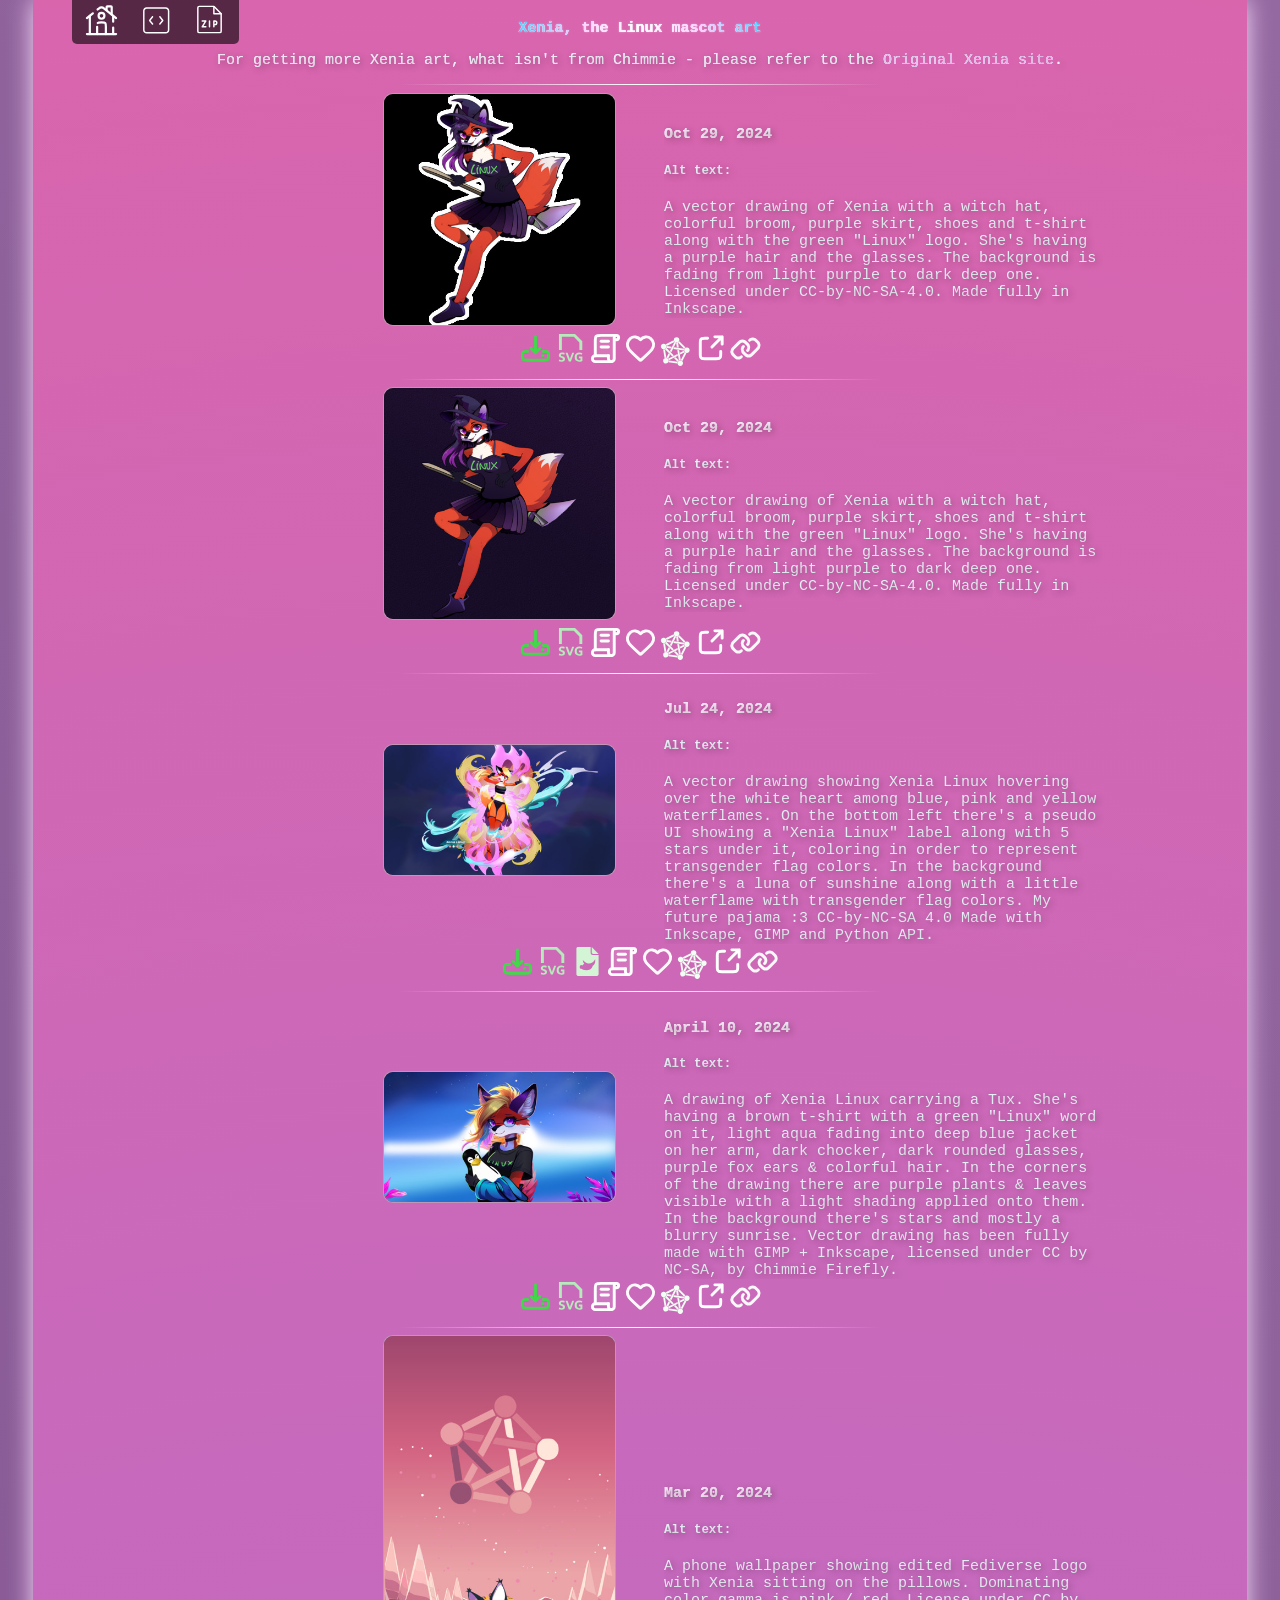
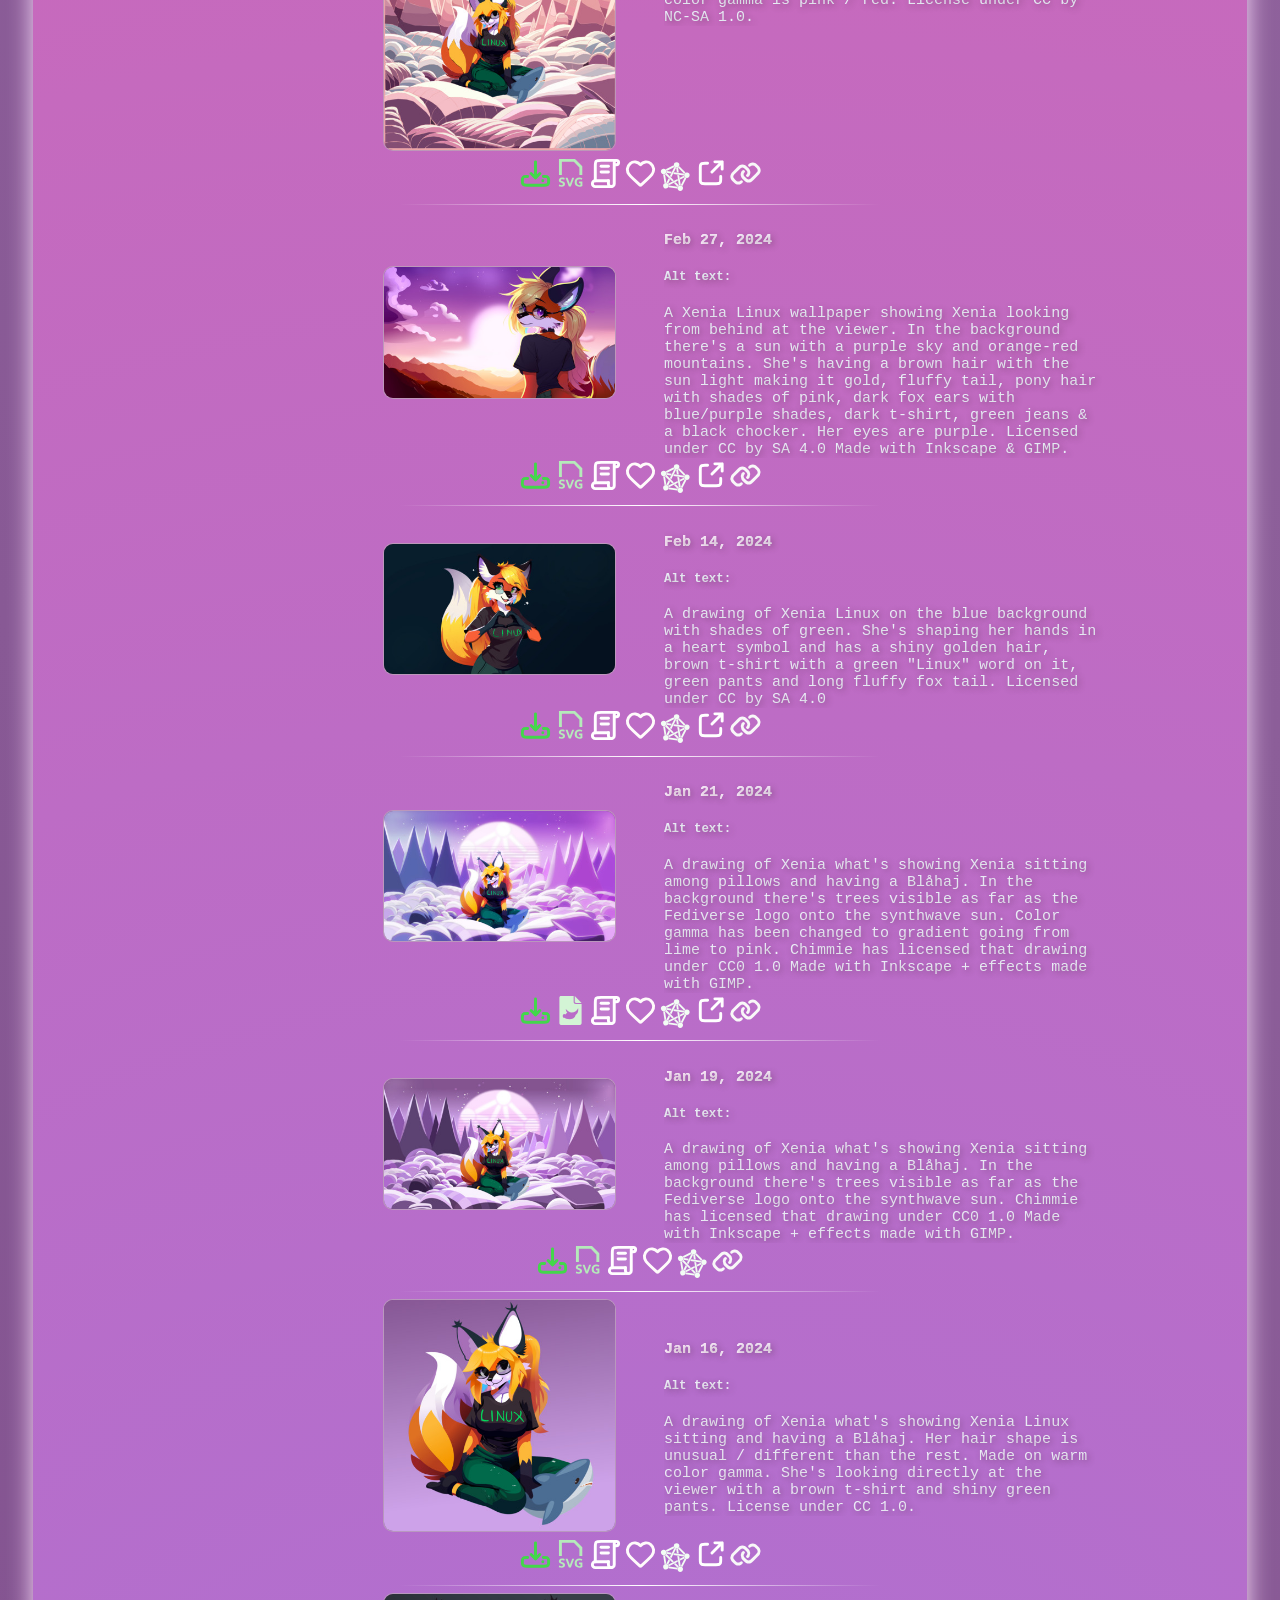
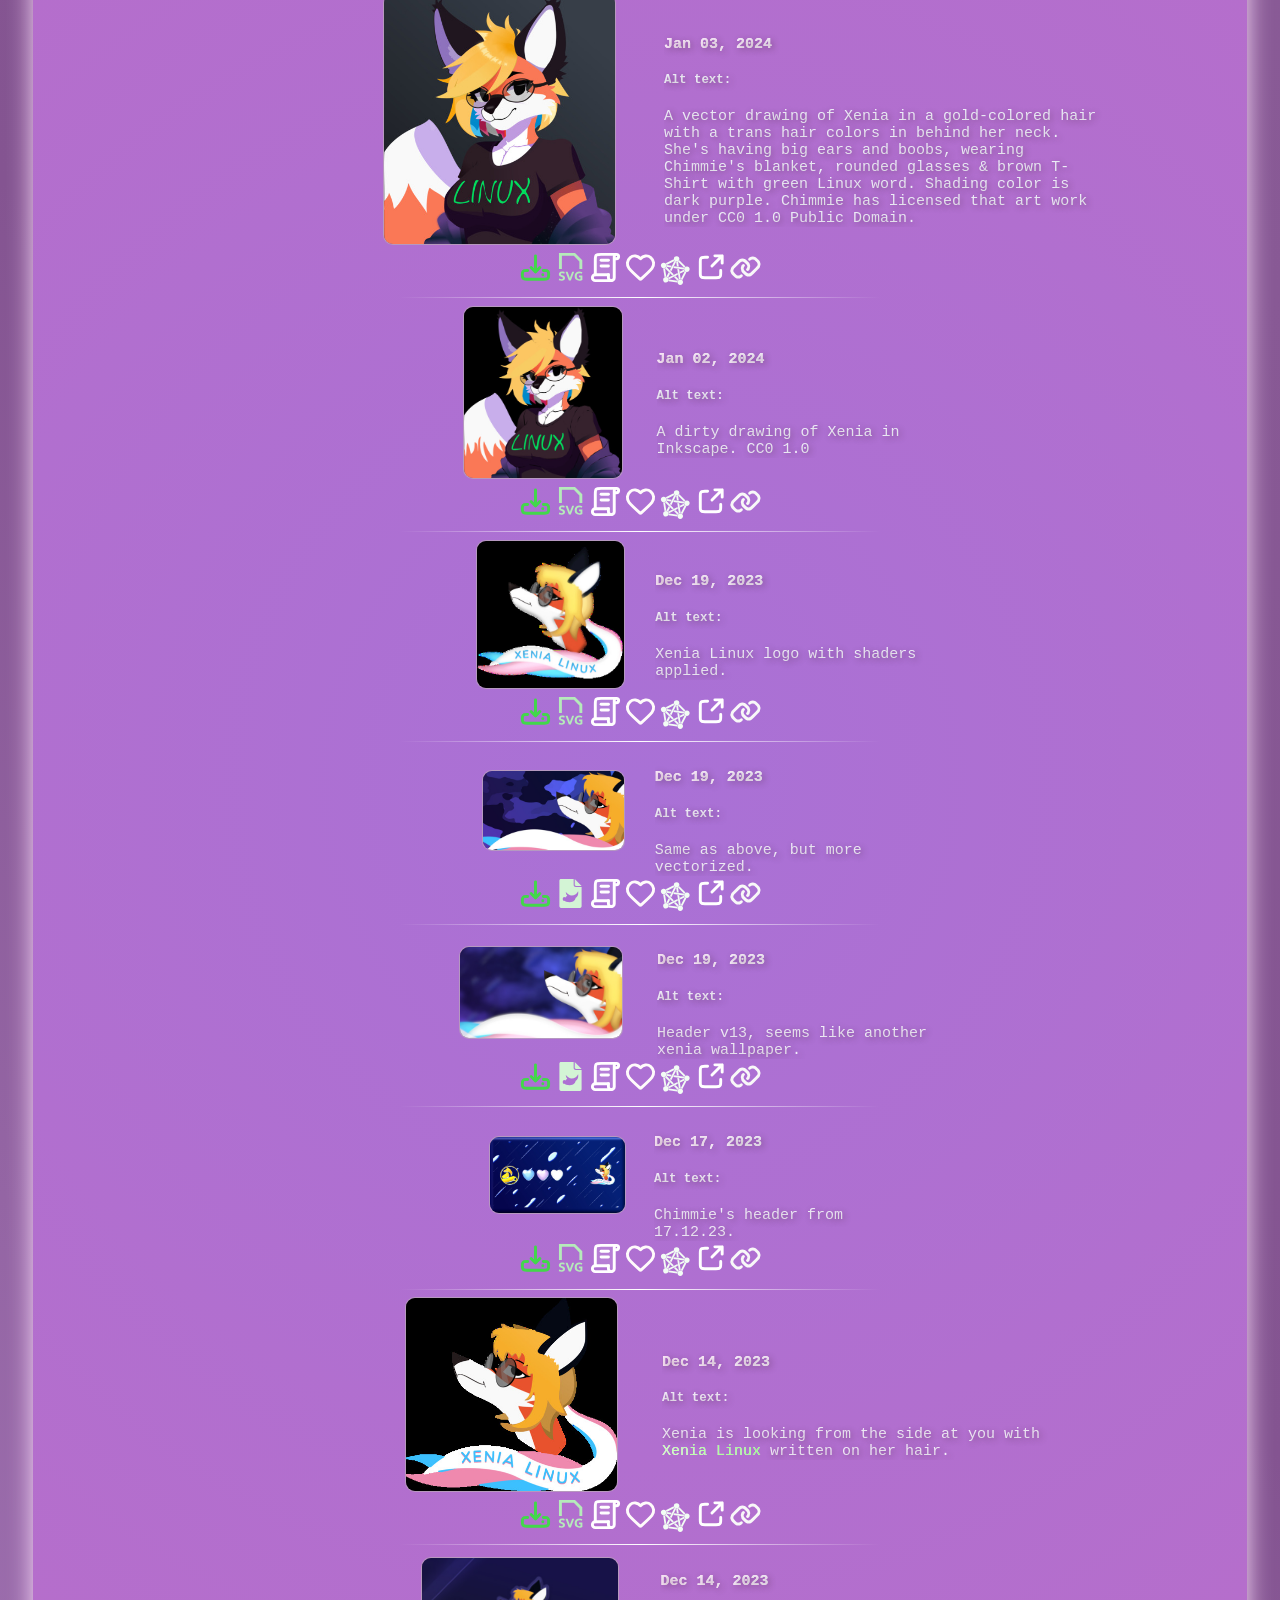
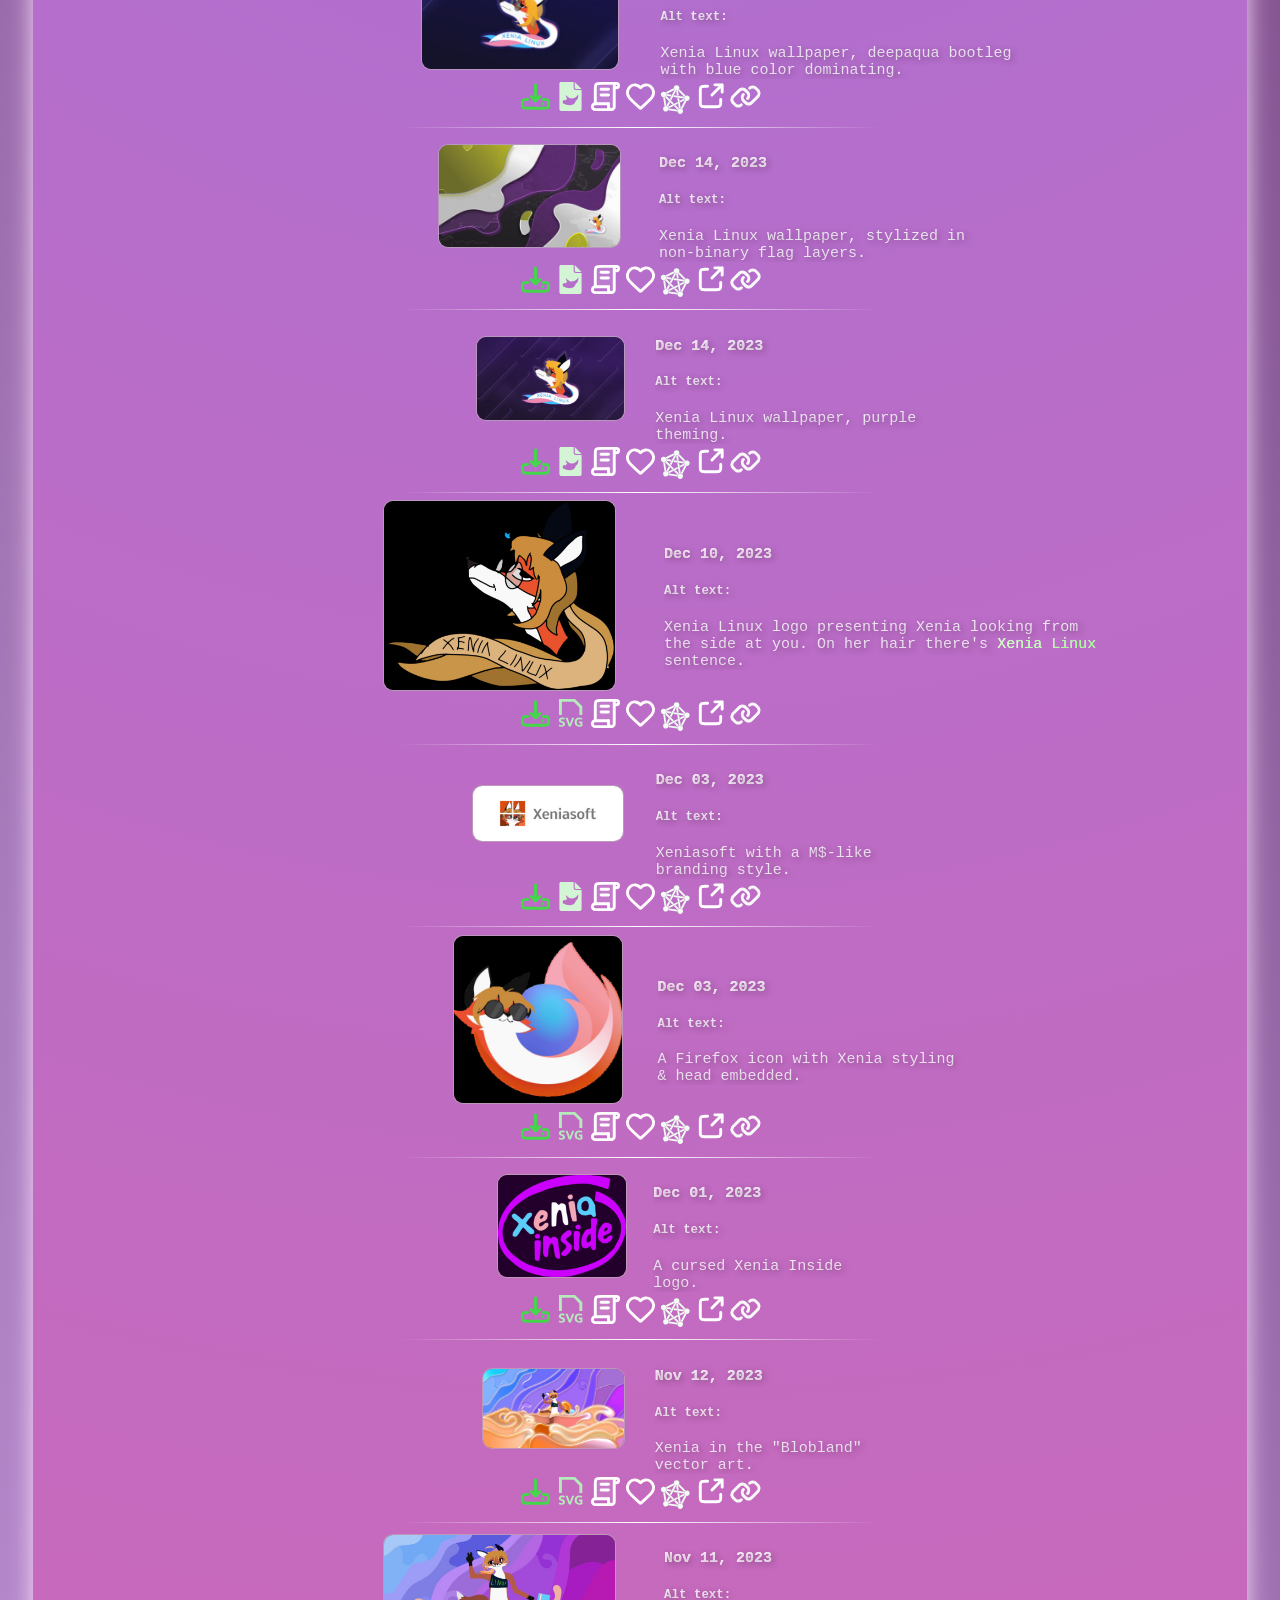
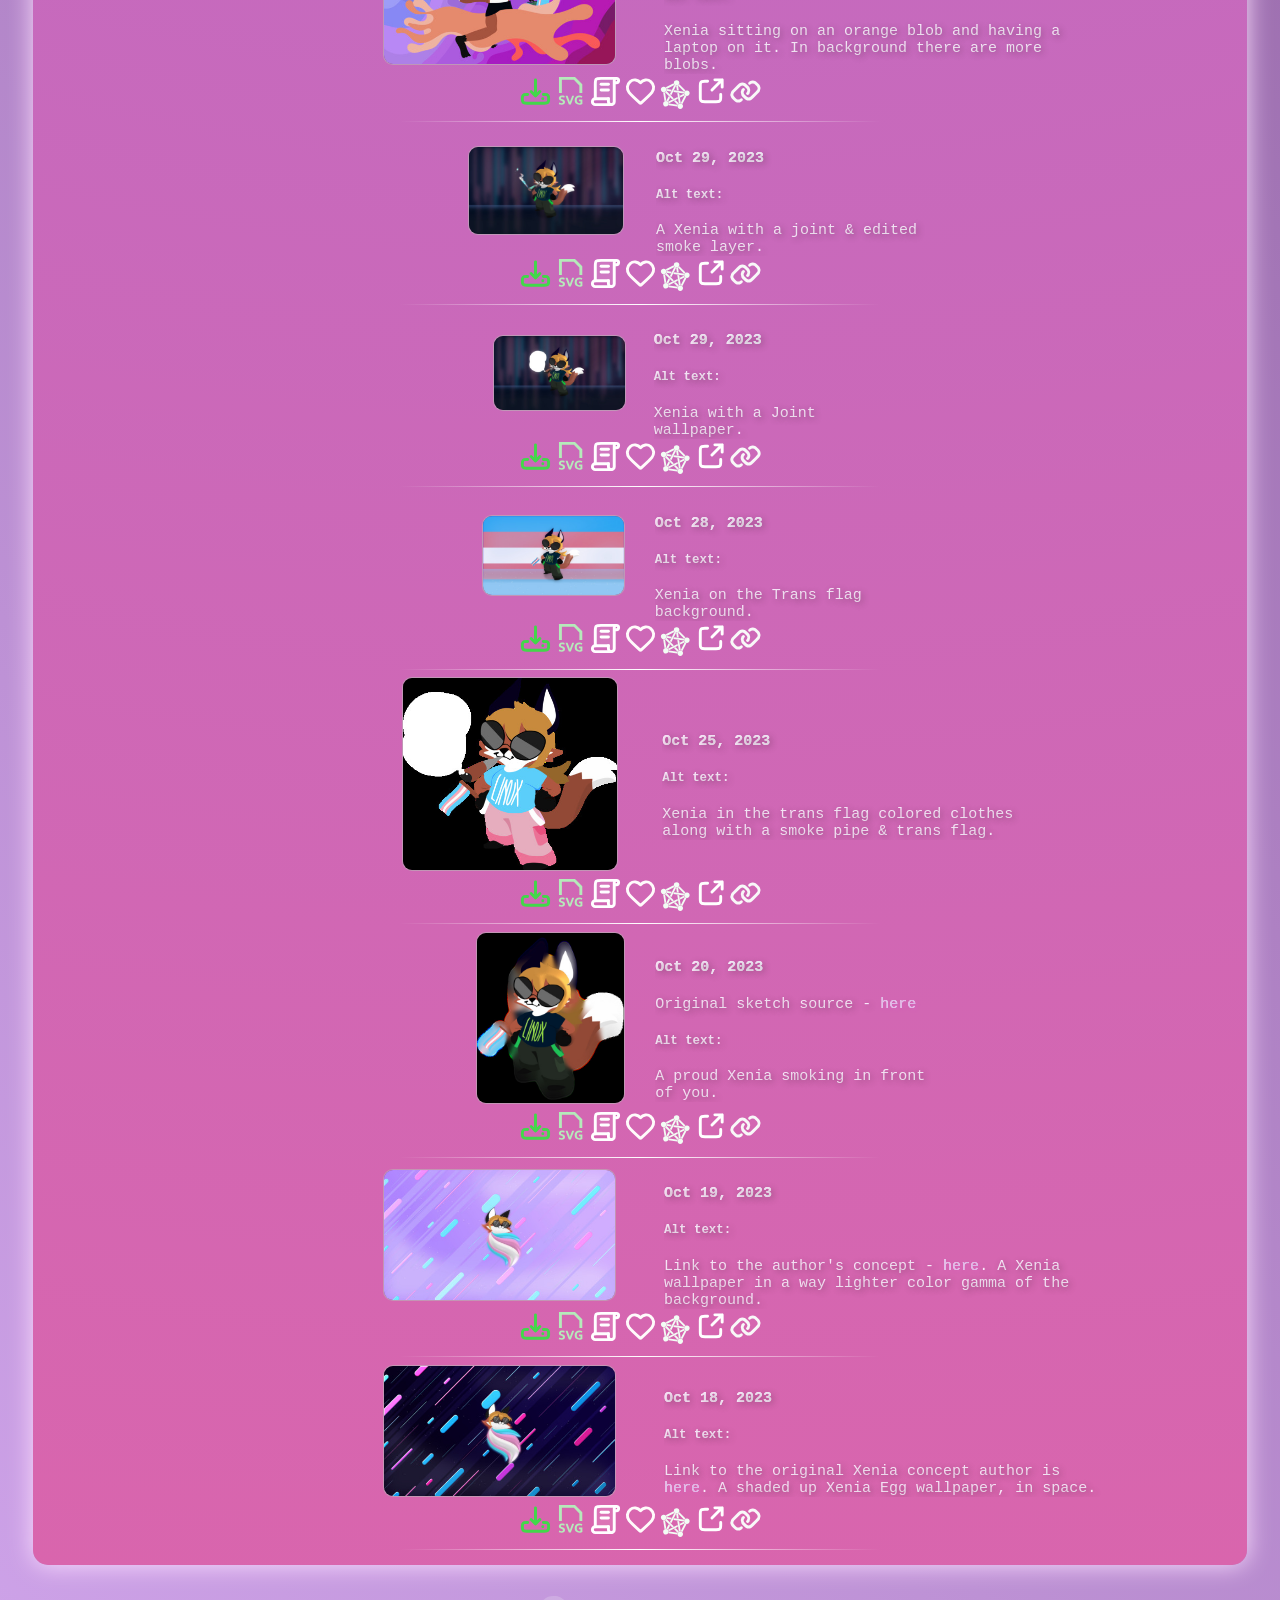
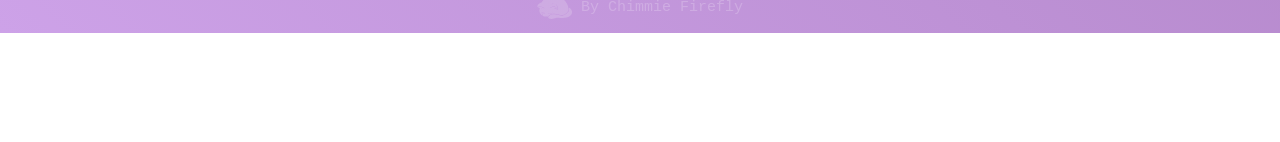
==== index.html @ a4a19b84 "pages synchronization at 2024-12-23" ====
<!DOCTYPE html>
<html lang="en-US">
<head>
	<title>Xenia The Linux Mascot</title>
	<meta name="icon" content="res/img/icon.svg" />
	<meta charset="UTF-8"/>
	<meta name="viewport" content="width=device-width,height=device-height,initial-scale=1.0"/>
	<meta http-equiv="X-UA-Compatible" content="IE=edge" />
	<meta name="generator" content="Akini Embeded" />
	<meta property="og:title" content="Xenia The Linux Mascot" />
	<meta name="author" content="Chimmie Firefly" />
	<meta property="og:locale" content="en" />
	<meta name="description" content="Website for Chimmie's Xenia art." />
	<meta property="og:description" content="Website for Chimmie's Xenia art." />
	<link rel="canonical" href="https://xenia.chimmie.k.vu/" />
	<meta property="og:url" content="https://xenia.chimmie.k.vu/" />
	<meta property="og:site_name" content="Xenia The Linux Mascot" />
	<meta name="twitter:card" content="summary" />
	<meta property="twitter:title" content="Xenia The Linux Mascot" />
	<meta property="og:image" content="res/img/icon.png" />

	<link rel="stylesheet" href="res/css/style.css"/>
	<link rel="stylesheet" href="res/css/viewport.css"/>
	<link rel="stylesheet" href="res/css/credits.css"/>
	<link rel="stylesheet" href="res/css/lgbt.css"/>
	<link rel="stylesheet" href="res/css/source.css"/>
	<link rel="icon" href="res/img/icon.svg" />
</head>
<body>
<div class="source">
	<a href="https://chimmie.k.vu"><img alt=":home:" src="res/img/home.svg" height="35"/></a>
	<a href="https://codeberg.org/GamePlayer-8/xenia"><img alt=":source_code:" src="res/img/source.svg" height="35"/></a>
	<a href="https://codeberg.org/GamePlayer-8/xenia/archive/pages.zip"><img alt=":pages_zip:" src="res/img/zip.svg" height="35"/></a>
</div>
<a hidden="true" rel="me" href="https://catcatnya.com/@gameplayervent">Mastodon</a>
<a hidden="true" rel="me" href="https://mrrp.chimmie.k.vu/@gameplayer">Mrrp instance</a>
<div class="maindiv">
<div class="main">

<p align="center"><b class="trans-text-vertical">Xenia, the Linux mascot art</b></p>

<p align="center">
	For getting more Xenia art, what isn't from Chimmie - please refer to the <a href="http://xenia-linux-site.glitch.me">Original Xenia site</a>.

</p>

<hr/>

<div class="files">
<div class="filedoc" id="xenia_halloween_sticker">
<div class="image">
	<div class="description">
		<div class="descimg">
		<img src="art/bin/xenia_halloween_sticker.minimal.jpg" alt=":xenia_halloween_sticker:" height="120"/>
		</div>
		<div class="desc">
			<div class="md">

<h4 id="Oct 29, 2024">Oct 29, 2024</h4>


<h5 id="Alt text:">Alt text:</h5>

A vector drawing of Xenia with a witch hat, colorful broom, 
purple skirt, shoes and t-shirt along with the green "Linux" logo. 
She's having a purple hair and the glasses. 
The background is fading from light purple to dark deep one.

Licensed under CC-by-NC-SA-4.0.
Made fully in Inkscape.

				
			</div>
		</div>
	</div>
</div>
<div class="buttons">
<a href="art/bin/xenia_halloween_sticker.png"><img width="35" height="35" src="res/img/download.svg" alt=":download:"/></a>
<a href="art/bin/../svg/xenia_halloween_sticker.svg"><img src="res/img/svg.svg" alt=":svg_download:" width="35" height="35"/></a>
<a href="art/bin/../license/xenia_halloween_sticker.txt"><img src="res/img/license.svg" alt=":license:" width="35" height="35"/></a>
<a href="https://liberapay.com/chimmie"><img src="res/img/heart.svg" alt=":heart:" width="35" height="35"/></a>
<a href="https://mrrp.chimmie.k.vu/@gameplayer"><img src="res/img/fediverse.svg" alt=":fediverse:" width="35" height="35"/></a>
<a href="https://fearness.org/notes/9zxu4unnczzo02nz"><img src="res/img/external.svg" alt=":external:" width="35" height="35"/></a>
<a href="#xenia_halloween_sticker"><img src="res/img/link.svg" alt=":symlink:" width="35" height="35"/></a>
</div></div><hr/>
<div class="filedoc" id="xenia_halloween_origin">
<div class="image">
	<div class="description">
		<div class="descimg">
		<img src="art/bin/xenia_halloween_origin.minimal.jpg" alt=":xenia_halloween_origin:" height="120"/>
		</div>
		<div class="desc">
			<div class="md">

<h4 id="Oct 29, 2024">Oct 29, 2024</h4>


<h5 id="Alt text:">Alt text:</h5>

A vector drawing of Xenia with a witch hat, colorful broom, 
purple skirt, shoes and t-shirt along with the green "Linux" logo. 
She's having a purple hair and the glasses. 
The background is fading from light purple to dark deep one.

Licensed under CC-by-NC-SA-4.0.
Made fully in Inkscape.

				
			</div>
		</div>
	</div>
</div>
<div class="buttons">
<a href="art/bin/xenia_halloween_origin.png"><img width="35" height="35" src="res/img/download.svg" alt=":download:"/></a>
<a href="art/bin/../svg/xenia_halloween_origin.svg"><img src="res/img/svg.svg" alt=":svg_download:" width="35" height="35"/></a>
<a href="art/bin/../license/xenia_halloween_origin.txt"><img src="res/img/license.svg" alt=":license:" width="35" height="35"/></a>
<a href="https://liberapay.com/chimmie"><img src="res/img/heart.svg" alt=":heart:" width="35" height="35"/></a>
<a href="https://mrrp.chimmie.k.vu/@gameplayer"><img src="res/img/fediverse.svg" alt=":fediverse:" width="35" height="35"/></a>
<a href="https://fearness.org/notes/9zxu4unnczzo02nz"><img src="res/img/external.svg" alt=":external:" width="35" height="35"/></a>
<a href="#xenia_halloween_origin"><img src="res/img/link.svg" alt=":symlink:" width="35" height="35"/></a>
</div></div><hr/>
<div class="filedoc" id="xenia-waterflame">
<div class="image">
	<div class="description">
		<div class="descimg">
		<img src="art/bin/xenia-waterflame.minimal.jpg" alt=":xenia-waterflame:" height="120"/>
		</div>
		<div class="desc">
			<div class="md">

<h4 id="Jul 24, 2024">Jul 24, 2024</h4>


<h5 id="Alt text:">Alt text:</h5>

A vector drawing showing Xenia Linux hovering over the white heart among blue, pink and yellow waterflames.

On the bottom left there's a pseudo UI showing a "Xenia Linux" label along with 5 stars under it, coloring in order to represent transgender flag colors.

In the background there's a luna of sunshine along with a little waterflame with transgender flag colors.

My future pajama :3

CC-by-NC-SA 4.0
Made with Inkscape, GIMP and Python API.

				
			</div>
		</div>
	</div>
</div>
<div class="buttons">
<a href="art/bin/xenia-waterflame.png"><img width="35" height="35" src="res/img/download.svg" alt=":download:"/></a>
<a href="art/bin/../svg/xenia-waterflame.svg"><img src="res/img/svg.svg" alt=":svg_download:" width="35" height="35"/></a>
<a href="art/bin/../gimp/xenia-waterflame.xcf"><img src="res/img/gimp.svg" alt=":xcf_download:" width="35" height="35"/></a>
<a href="art/bin/../license/xenia-waterflame.txt"><img src="res/img/license.svg" alt=":license:" width="35" height="35"/></a>
<a href="https://liberapay.com/chimmie"><img src="res/img/heart.svg" alt=":heart:" width="35" height="35"/></a>
<a href="https://mrrp.chimmie.k.vu/@gameplayer"><img src="res/img/fediverse.svg" alt=":fediverse:" width="35" height="35"/></a>
<a href="https://mrrp.chimmie.k.vu/notes/9w3oqr159asa009r"><img src="res/img/external.svg" alt=":external:" width="35" height="35"/></a>
<a href="#xenia-waterflame"><img src="res/img/link.svg" alt=":symlink:" width="35" height="35"/></a>
</div></div><hr/>
<div class="filedoc" id="xenia_levitate3">
<div class="image">
	<div class="description">
		<div class="descimg">
		<img src="art/bin/xenia_levitate3.minimal.jpg" alt=":xenia_levitate3:" height="120"/>
		</div>
		<div class="desc">
			<div class="md">

<h4 id="April 10, 2024">April 10, 2024</h4>


<h5 id="Alt text:">Alt text:</h5>

A drawing of Xenia Linux carrying a Tux. She's having a brown t-shirt with a green "Linux" word on it, light aqua fading into deep blue jacket on her arm, dark chocker, dark rounded glasses, purple fox ears & colorful hair.

In the corners of the drawing there are purple plants & leaves visible with a light shading applied onto them.

In the background there's stars and mostly a blurry sunrise.

Vector drawing has been fully made with GIMP + Inkscape, licensed under CC by NC-SA, by Chimmie Firefly.

				
			</div>
		</div>
	</div>
</div>
<div class="buttons">
<a href="art/bin/xenia_levitate3.png"><img width="35" height="35" src="res/img/download.svg" alt=":download:"/></a>
<a href="art/bin/../svg/xenia_levitate3.svg"><img src="res/img/svg.svg" alt=":svg_download:" width="35" height="35"/></a>
<a href="art/bin/../license/xenia_levitate3.txt"><img src="res/img/license.svg" alt=":license:" width="35" height="35"/></a>
<a href="https://liberapay.com/chimmie"><img src="res/img/heart.svg" alt=":heart:" width="35" height="35"/></a>
<a href="https://mrrp.chimmie.k.vu/@gameplayer"><img src="res/img/fediverse.svg" alt=":fediverse:" width="35" height="35"/></a>
<a href="https://mrrp.chimmie.k.vu/notes/9rwzzb7wplhy00ib"><img src="res/img/external.svg" alt=":external:" width="35" height="35"/></a>
<a href="#xenia_levitate3"><img src="res/img/link.svg" alt=":symlink:" width="35" height="35"/></a>
</div></div><hr/>
<div class="filedoc" id="xenia_drawing7">
<div class="image">
	<div class="description">
		<div class="descimg">
		<img src="art/bin/xenia_drawing7.minimal.jpg" alt=":xenia_drawing7:" height="120"/>
		</div>
		<div class="desc">
			<div class="md">

<h4 id="Mar 20, 2024">Mar 20, 2024</h4>


<h5 id="Alt text:">Alt text:</h5>

A phone wallpaper showing edited Fediverse logo with Xenia sitting on the pillows. Dominating color gamma is pink / red.

License under CC by NC-SA 1.0.

				
			</div>
		</div>
	</div>
</div>
<div class="buttons">
<a href="art/bin/xenia_drawing7.png"><img width="35" height="35" src="res/img/download.svg" alt=":download:"/></a>
<a href="art/bin/../svg/xenia_drawing7.svg"><img src="res/img/svg.svg" alt=":svg_download:" width="35" height="35"/></a>
<a href="art/bin/../license/xenia_drawing7.txt"><img src="res/img/license.svg" alt=":license:" width="35" height="35"/></a>
<a href="https://liberapay.com/chimmie"><img src="res/img/heart.svg" alt=":heart:" width="35" height="35"/></a>
<a href="https://catcatnya.com/@gameplayervent"><img src="res/img/fediverse.svg" alt=":fediverse:" width="35" height="35"/></a>
<a href="https://catcatnya.com/@gameplayervent/112127461461839948"><img src="res/img/external.svg" alt=":external:" width="35" height="35"/></a>
<a href="#xenia_drawing7"><img src="res/img/link.svg" alt=":symlink:" width="35" height="35"/></a>
</div></div><hr/>
<div class="filedoc" id="xenia_skylar4">
<div class="image">
	<div class="description">
		<div class="descimg">
		<img src="art/bin/xenia_skylar4.minimal.jpg" alt=":xenia_skylar4:" height="120"/>
		</div>
		<div class="desc">
			<div class="md">

<h4 id="Feb 27, 2024">Feb 27, 2024</h4>


<h5 id="Alt text:">Alt text:</h5>

A Xenia Linux wallpaper showing Xenia looking from behind at the viewer. In the background there's a sun with a purple sky and orange-red mountains. She's having a brown hair with the sun light making it gold, fluffy tail, pony hair with shades of pink, dark fox ears with blue/purple shades, dark t-shirt, green jeans & a black chocker. Her eyes are purple.

Licensed under CC by SA 4.0
Made with Inkscape & GIMP.

				
			</div>
		</div>
	</div>
</div>
<div class="buttons">
<a href="art/bin/xenia_skylar4.png"><img width="35" height="35" src="res/img/download.svg" alt=":download:"/></a>
<a href="art/bin/../svg/xenia_skylar4.svg"><img src="res/img/svg.svg" alt=":svg_download:" width="35" height="35"/></a>
<a href="art/bin/../license/xenia_skylar4.txt"><img src="res/img/license.svg" alt=":license:" width="35" height="35"/></a>
<a href="https://liberapay.com/chimmie"><img src="res/img/heart.svg" alt=":heart:" width="35" height="35"/></a>
<a href="https://catcatnya.com/@gameplayervent"><img src="res/img/fediverse.svg" alt=":fediverse:" width="35" height="35"/></a>
<a href="https://catcatnya.com/@gameplayervent/112002632568374927"><img src="res/img/external.svg" alt=":external:" width="35" height="35"/></a>
<a href="#xenia_skylar4"><img src="res/img/link.svg" alt=":symlink:" width="35" height="35"/></a>
</div></div><hr/>
<div class="filedoc" id="xenia_thank_you">
<div class="image">
	<div class="description">
		<div class="descimg">
		<img src="art/bin/xenia_thank_you.minimal.jpg" alt=":xenia_thank_you:" height="120"/>
		</div>
		<div class="desc">
			<div class="md">

<h4 id="Feb 14, 2024">Feb 14, 2024</h4>


<h5 id="Alt text:">Alt text:</h5>

A drawing of Xenia Linux on the blue background with shades of green. She's shaping her hands in a heart symbol and has a shiny golden hair, brown t-shirt with a green "Linux" word on it, green pants and long fluffy fox tail.

Licensed under CC by SA 4.0

				
			</div>
		</div>
	</div>
</div>
<div class="buttons">
<a href="art/bin/xenia_thank_you.png"><img width="35" height="35" src="res/img/download.svg" alt=":download:"/></a>
<a href="art/bin/../svg/xenia_thank_you.svg"><img src="res/img/svg.svg" alt=":svg_download:" width="35" height="35"/></a>
<a href="art/bin/../license/xenia_thank_you.txt"><img src="res/img/license.svg" alt=":license:" width="35" height="35"/></a>
<a href="https://liberapay.com/chimmie"><img src="res/img/heart.svg" alt=":heart:" width="35" height="35"/></a>
<a href="https://catcatnya.com/@gameplayervent"><img src="res/img/fediverse.svg" alt=":fediverse:" width="35" height="35"/></a>
<a href="https://catcatnya.com/@gameplayervent/111928896068686879"><img src="res/img/external.svg" alt=":external:" width="35" height="35"/></a>
<a href="#xenia_thank_you"><img src="res/img/link.svg" alt=":symlink:" width="35" height="35"/></a>
</div></div><hr/>
<div class="filedoc" id="xenia_drawing5-1">
<div class="image">
	<div class="description">
		<div class="descimg">
		<img src="art/bin/xenia_drawing5-1.minimal.jpg" alt=":xenia_drawing5-1:" height="120"/>
		</div>
		<div class="desc">
			<div class="md">

<h4 id="Jan 21, 2024">Jan 21, 2024</h4>


<h5 id="Alt text:">Alt text:</h5>

A drawing of Xenia what's showing Xenia sitting among pillows and having a Blåhaj. In the background there's trees visible as far as the Fediverse logo onto the synthwave sun.

Color gamma has been changed to gradient going from lime to pink.

Chimmie has licensed that drawing under CC0 1.0
Made with Inkscape + effects made with GIMP.

				
			</div>
		</div>
	</div>
</div>
<div class="buttons">
<a href="art/bin/xenia_drawing5-1.png"><img width="35" height="35" src="res/img/download.svg" alt=":download:"/></a>
<a href="art/bin/../gimp/xenia_drawing5-1.xcf"><img src="res/img/gimp.svg" alt=":xcf_download:" width="35" height="35"/></a>
<a href="art/bin/../license/xenia_drawing5-1.txt"><img src="res/img/license.svg" alt=":license:" width="35" height="35"/></a>
<a href="https://liberapay.com/chimmie"><img src="res/img/heart.svg" alt=":heart:" width="35" height="35"/></a>
<a href="https://catcatnya.com/@gameplayervent"><img src="res/img/fediverse.svg" alt=":fediverse:" width="35" height="35"/></a>
<a href="https://catcatnya.com/@gameplayervent/111792750972386754"><img src="res/img/external.svg" alt=":external:" width="35" height="35"/></a>
<a href="#xenia_drawing5-1"><img src="res/img/link.svg" alt=":symlink:" width="35" height="35"/></a>
</div></div><hr/>
<div class="filedoc" id="xenia_drawing5">
<div class="image">
	<div class="description">
		<div class="descimg">
		<img src="art/bin/xenia_drawing5.minimal.jpg" alt=":xenia_drawing5:" height="120"/>
		</div>
		<div class="desc">
			<div class="md">

<h4 id="Jan 19, 2024">Jan 19, 2024</h4>


<h5 id="Alt text:">Alt text:</h5>

A drawing of Xenia what's showing Xenia sitting among pillows and having a Blåhaj. In the background there's trees visible as far as the Fediverse logo onto the synthwave sun.

Chimmie has licensed that drawing under CC0 1.0
Made with Inkscape + effects made with GIMP.

				
			</div>
		</div>
	</div>
</div>
<div class="buttons">
<a href="art/bin/xenia_drawing5.png"><img width="35" height="35" src="res/img/download.svg" alt=":download:"/></a>
<a href="art/bin/../svg/xenia_drawing5.svg"><img src="res/img/svg.svg" alt=":svg_download:" width="35" height="35"/></a>
<a href="art/bin/../license/xenia_drawing5.txt"><img src="res/img/license.svg" alt=":license:" width="35" height="35"/></a>
<a href="https://liberapay.com/chimmie"><img src="res/img/heart.svg" alt=":heart:" width="35" height="35"/></a>
<a href="https://catcatnya.com/@gameplayervent"><img src="res/img/fediverse.svg" alt=":fediverse:" width="35" height="35"/></a>
<a href="#xenia_drawing5"><img src="res/img/link.svg" alt=":symlink:" width="35" height="35"/></a>
</div></div><hr/>
<div class="filedoc" id="xenia_drawing6">
<div class="image">
	<div class="description">
		<div class="descimg">
		<img src="art/bin/xenia_drawing6.minimal.jpg" alt=":xenia_drawing6:" height="120"/>
		</div>
		<div class="desc">
			<div class="md">

<h4 id="Jan 16, 2024">Jan 16, 2024</h4>


<h5 id="Alt text:">Alt text:</h5>

A drawing of Xenia what's showing Xenia Linux sitting and having a Blåhaj.
Her hair shape is unusual / different than the rest. Made on warm color gamma.

She's looking directly at the viewer with a brown t-shirt and shiny green pants.

License under CC 1.0.

				
			</div>
		</div>
	</div>
</div>
<div class="buttons">
<a href="art/bin/xenia_drawing6.png"><img width="35" height="35" src="res/img/download.svg" alt=":download:"/></a>
<a href="art/bin/../svg/xenia_drawing6.svg"><img src="res/img/svg.svg" alt=":svg_download:" width="35" height="35"/></a>
<a href="art/bin/../license/xenia_drawing6.txt"><img src="res/img/license.svg" alt=":license:" width="35" height="35"/></a>
<a href="https://liberapay.com/chimmie"><img src="res/img/heart.svg" alt=":heart:" width="35" height="35"/></a>
<a href="https://catcatnya.com/@gameplayervent"><img src="res/img/fediverse.svg" alt=":fediverse:" width="35" height="35"/></a>
<a href="https://catcatnya.com/@gameplayervent/111929946075683492"><img src="res/img/external.svg" alt=":external:" width="35" height="35"/></a>
<a href="#xenia_drawing6"><img src="res/img/link.svg" alt=":symlink:" width="35" height="35"/></a>
</div></div><hr/>
<div class="filedoc" id="xenia_drawing1">
<div class="image">
	<div class="description">
		<div class="descimg">
		<img src="art/bin/xenia_drawing1.minimal.jpg" alt=":xenia_drawing1:" height="120"/>
		</div>
		<div class="desc">
			<div class="md">

<h4 id="Jan 03, 2024">Jan 03, 2024</h4>


<h5 id="Alt text:">Alt text:</h5>

A vector drawing of Xenia in a gold-colored hair with a trans hair colors in behind her neck.

She's having big ears and boobs, wearing Chimmie's blanket, rounded glasses & brown T-Shirt with green Linux word.
Shading color is dark purple.

Chimmie has licensed that art work under CC0 1.0 Public Domain.

				
			</div>
		</div>
	</div>
</div>
<div class="buttons">
<a href="art/bin/xenia_drawing1.png"><img width="35" height="35" src="res/img/download.svg" alt=":download:"/></a>
<a href="art/bin/../svg/xenia_drawing1.svg"><img src="res/img/svg.svg" alt=":svg_download:" width="35" height="35"/></a>
<a href="art/bin/../license/xenia_drawing1.txt"><img src="res/img/license.svg" alt=":license:" width="35" height="35"/></a>
<a href="https://liberapay.com/chimmie"><img src="res/img/heart.svg" alt=":heart:" width="35" height="35"/></a>
<a href="https://catcatnya.com/@gameplayervent"><img src="res/img/fediverse.svg" alt=":fediverse:" width="35" height="35"/></a>
<a href="https://catcatnya.com/@gameplayervent/111691462209187033"><img src="res/img/external.svg" alt=":external:" width="35" height="35"/></a>
<a href="#xenia_drawing1"><img src="res/img/link.svg" alt=":symlink:" width="35" height="35"/></a>
</div></div><hr/>
<div class="filedoc" id="xenia_drawing-1">
<div class="image">
	<div class="description">
		<div class="descimg">
		<img src="art/bin/xenia_drawing-1.minimal.jpg" alt=":xenia_drawing-1:" height="120"/>
		</div>
		<div class="desc">
			<div class="md">

<h4 id="Jan 02, 2024">Jan 02, 2024</h4>


<h5 id="Alt text:">Alt text:</h5>

A dirty drawing of Xenia in Inkscape.

CC0 1.0

				
			</div>
		</div>
	</div>
</div>
<div class="buttons">
<a href="art/bin/xenia_drawing-1.png"><img width="35" height="35" src="res/img/download.svg" alt=":download:"/></a>
<a href="art/bin/../svg/xenia_drawing-1.svg"><img src="res/img/svg.svg" alt=":svg_download:" width="35" height="35"/></a>
<a href="art/bin/../license/xenia_drawing-1.txt"><img src="res/img/license.svg" alt=":license:" width="35" height="35"/></a>
<a href="https://liberapay.com/chimmie"><img src="res/img/heart.svg" alt=":heart:" width="35" height="35"/></a>
<a href="https://catcatnya.com/@gameplayervent"><img src="res/img/fediverse.svg" alt=":fediverse:" width="35" height="35"/></a>
<a href="https://catcatnya.com/@gameplayervent/111686926013844574"><img src="res/img/external.svg" alt=":external:" width="35" height="35"/></a>
<a href="#xenia_drawing-1"><img src="res/img/link.svg" alt=":symlink:" width="35" height="35"/></a>
</div></div><hr/>
<div class="filedoc" id="xenia-linux-shaded">
<div class="image">
	<div class="description">
		<div class="descimg">
		<img src="art/bin/xenia-linux-shaded.minimal.jpg" alt=":xenia-linux-shaded:" height="120"/>
		</div>
		<div class="desc">
			<div class="md">

<h4 id="Dec 19, 2023">Dec 19, 2023</h4>


<h5 id="Alt text:">Alt text:</h5>

Xenia Linux logo with shaders applied.

				
			</div>
		</div>
	</div>
</div>
<div class="buttons">
<a href="art/bin/xenia-linux-shaded.png"><img width="35" height="35" src="res/img/download.svg" alt=":download:"/></a>
<a href="art/bin/../svg/xenia-linux-shaded.svg"><img src="res/img/svg.svg" alt=":svg_download:" width="35" height="35"/></a>
<a href="art/bin/../license/xenia-linux-shaded.txt"><img src="res/img/license.svg" alt=":license:" width="35" height="35"/></a>
<a href="https://liberapay.com/chimmie"><img src="res/img/heart.svg" alt=":heart:" width="35" height="35"/></a>
<a href="https://catcatnya.com/@gameplayervent"><img src="res/img/fediverse.svg" alt=":fediverse:" width="35" height="35"/></a>
<a href="https://catcatnya.com/@gameplayervent/111606611041824549"><img src="res/img/external.svg" alt=":external:" width="35" height="35"/></a>
<a href="#xenia-linux-shaded"><img src="res/img/link.svg" alt=":symlink:" width="35" height="35"/></a>
</div></div><hr/>
<div class="filedoc" id="blobs-y">
<div class="image">
	<div class="description">
		<div class="descimg">
		<img src="art/bin/blobs-y.minimal.jpg" alt=":blobs-y:" height="120"/>
		</div>
		<div class="desc">
			<div class="md">

<h4 id="Dec 19, 2023">Dec 19, 2023</h4>


<h5 id="Alt text:">Alt text:</h5>

Same as above, but more vectorized.

				
			</div>
		</div>
	</div>
</div>
<div class="buttons">
<a href="art/bin/blobs-y.png"><img width="35" height="35" src="res/img/download.svg" alt=":download:"/></a>
<a href="art/bin/../gimp/blobs-y.xcf"><img src="res/img/gimp.svg" alt=":xcf_download:" width="35" height="35"/></a>
<a href="art/bin/../license/blobs-y.txt"><img src="res/img/license.svg" alt=":license:" width="35" height="35"/></a>
<a href="https://liberapay.com/chimmie"><img src="res/img/heart.svg" alt=":heart:" width="35" height="35"/></a>
<a href="https://catcatnya.com/@gameplayervent"><img src="res/img/fediverse.svg" alt=":fediverse:" width="35" height="35"/></a>
<a href="https://catcatnya.com/@gameplayervent/111606717249911998"><img src="res/img/external.svg" alt=":external:" width="35" height="35"/></a>
<a href="#blobs-y"><img src="res/img/link.svg" alt=":symlink:" width="35" height="35"/></a>
</div></div><hr/>
<div class="filedoc" id="blobs-x">
<div class="image">
	<div class="description">
		<div class="descimg">
		<img src="art/bin/blobs-x.minimal.jpg" alt=":blobs-x:" height="120"/>
		</div>
		<div class="desc">
			<div class="md">

<h4 id="Dec 19, 2023">Dec 19, 2023</h4>


<h5 id="Alt text:">Alt text:</h5>

Header v13, seems like another xenia wallpaper.

				
			</div>
		</div>
	</div>
</div>
<div class="buttons">
<a href="art/bin/blobs-x.png"><img width="35" height="35" src="res/img/download.svg" alt=":download:"/></a>
<a href="art/bin/../gimp/blobs-x.xcf"><img src="res/img/gimp.svg" alt=":xcf_download:" width="35" height="35"/></a>
<a href="art/bin/../license/blobs-x.txt"><img src="res/img/license.svg" alt=":license:" width="35" height="35"/></a>
<a href="https://liberapay.com/chimmie"><img src="res/img/heart.svg" alt=":heart:" width="35" height="35"/></a>
<a href="https://catcatnya.com/@gameplayervent"><img src="res/img/fediverse.svg" alt=":fediverse:" width="35" height="35"/></a>
<a href="https://catcatnya.com/@gameplayervent/111606676219828567"><img src="res/img/external.svg" alt=":external:" width="35" height="35"/></a>
<a href="#blobs-x"><img src="res/img/link.svg" alt=":symlink:" width="35" height="35"/></a>
</div></div><hr/>
<div class="filedoc" id="header_blue">
<div class="image">
	<div class="description">
		<div class="descimg">
		<img src="art/bin/header_blue.minimal.jpg" alt=":header_blue:" height="120"/>
		</div>
		<div class="desc">
			<div class="md">

<h4 id="Dec 17, 2023">Dec 17, 2023</h4>


<h5 id="Alt text:">Alt text:</h5>

Chimmie's header from 17.12.23.

				
			</div>
		</div>
	</div>
</div>
<div class="buttons">
<a href="art/bin/header_blue.png"><img width="35" height="35" src="res/img/download.svg" alt=":download:"/></a>
<a href="art/bin/../svg/header_blue.svg"><img src="res/img/svg.svg" alt=":svg_download:" width="35" height="35"/></a>
<a href="art/bin/../license/header_blue.txt"><img src="res/img/license.svg" alt=":license:" width="35" height="35"/></a>
<a href="https://liberapay.com/chimmie"><img src="res/img/heart.svg" alt=":heart:" width="35" height="35"/></a>
<a href="https://catcatnya.com/@gameplayervent"><img src="res/img/fediverse.svg" alt=":fediverse:" width="35" height="35"/></a>
<a href="https://catcatnya.com/@gameplayervent/111596656370806624"><img src="res/img/external.svg" alt=":external:" width="35" height="35"/></a>
<a href="#header_blue"><img src="res/img/link.svg" alt=":symlink:" width="35" height="35"/></a>
</div></div><hr/>
<div class="filedoc" id="xenia_drawing0">
<div class="image">
	<div class="description">
		<div class="descimg">
		<img src="art/bin/xenia_drawing0.minimal.jpg" alt=":xenia_drawing0:" height="120"/>
		</div>
		<div class="desc">
			<div class="md">

<h4 id="Dec 14, 2023">Dec 14, 2023</h4>


<h5 id="Alt text:">Alt text:</h5>

Xenia is looking from the side at you with <code>Xenia Linux</code> written on her hair.

				
			</div>
		</div>
	</div>
</div>
<div class="buttons">
<a href="art/bin/xenia_drawing0.png"><img width="35" height="35" src="res/img/download.svg" alt=":download:"/></a>
<a href="art/bin/../svg/xenia_drawing0.svg"><img src="res/img/svg.svg" alt=":svg_download:" width="35" height="35"/></a>
<a href="art/bin/../license/xenia_drawing0.txt"><img src="res/img/license.svg" alt=":license:" width="35" height="35"/></a>
<a href="https://liberapay.com/chimmie"><img src="res/img/heart.svg" alt=":heart:" width="35" height="35"/></a>
<a href="https://catcatnya.com/@gameplayervent"><img src="res/img/fediverse.svg" alt=":fediverse:" width="35" height="35"/></a>
<a href="https://catcatnya.com/@gameplayervent/111579125540144500"><img src="res/img/external.svg" alt=":external:" width="35" height="35"/></a>
<a href="#xenia_drawing0"><img src="res/img/link.svg" alt=":symlink:" width="35" height="35"/></a>
</div></div><hr/>
<div class="filedoc" id="xenia-gimp-wallpaper-deepaqua">
<div class="image">
	<div class="description">
		<div class="descimg">
		<img src="art/bin/xenia-gimp-wallpaper-deepaqua.minimal.jpg" alt=":xenia-gimp-wallpaper-deepaqua:" height="120"/>
		</div>
		<div class="desc">
			<div class="md">

<h4 id="Dec 14, 2023">Dec 14, 2023</h4>


<h5 id="Alt text:">Alt text:</h5>

Xenia Linux wallpaper, deepaqua bootleg with blue color dominating.

				
			</div>
		</div>
	</div>
</div>
<div class="buttons">
<a href="art/bin/xenia-gimp-wallpaper-deepaqua.png"><img width="35" height="35" src="res/img/download.svg" alt=":download:"/></a>
<a href="art/bin/../gimp/xenia-gimp-wallpaper-deepaqua.xcf"><img src="res/img/gimp.svg" alt=":xcf_download:" width="35" height="35"/></a>
<a href="art/bin/../license/xenia-gimp-wallpaper-deepaqua.txt"><img src="res/img/license.svg" alt=":license:" width="35" height="35"/></a>
<a href="https://liberapay.com/chimmie"><img src="res/img/heart.svg" alt=":heart:" width="35" height="35"/></a>
<a href="https://catcatnya.com/@gameplayervent"><img src="res/img/fediverse.svg" alt=":fediverse:" width="35" height="35"/></a>
<a href="https://catcatnya.com/@gameplayervent/111580219044313909"><img src="res/img/external.svg" alt=":external:" width="35" height="35"/></a>
<a href="#xenia-gimp-wallpaper-deepaqua"><img src="res/img/link.svg" alt=":symlink:" width="35" height="35"/></a>
</div></div><hr/>
<div class="filedoc" id="xenia-gimp-wallpaper-blahaj">
<div class="image">
	<div class="description">
		<div class="descimg">
		<img src="art/bin/xenia-gimp-wallpaper-blahaj.minimal.jpg" alt=":xenia-gimp-wallpaper-blahaj:" height="120"/>
		</div>
		<div class="desc">
			<div class="md">

<h4 id="Dec 14, 2023">Dec 14, 2023</h4>


<h5 id="Alt text:">Alt text:</h5>

Xenia Linux wallpaper, stylized in non-binary flag layers.

				
			</div>
		</div>
	</div>
</div>
<div class="buttons">
<a href="art/bin/xenia-gimp-wallpaper-blahaj.png"><img width="35" height="35" src="res/img/download.svg" alt=":download:"/></a>
<a href="art/bin/../gimp/xenia-gimp-wallpaper-blahaj.xcf"><img src="res/img/gimp.svg" alt=":xcf_download:" width="35" height="35"/></a>
<a href="art/bin/../license/xenia-gimp-wallpaper-blahaj.txt"><img src="res/img/license.svg" alt=":license:" width="35" height="35"/></a>
<a href="https://liberapay.com/chimmie"><img src="res/img/heart.svg" alt=":heart:" width="35" height="35"/></a>
<a href="https://catcatnya.com/@gameplayervent"><img src="res/img/fediverse.svg" alt=":fediverse:" width="35" height="35"/></a>
<a href="https://catcatnya.com/@gameplayervent/111581028749972518"><img src="res/img/external.svg" alt=":external:" width="35" height="35"/></a>
<a href="#xenia-gimp-wallpaper-blahaj"><img src="res/img/link.svg" alt=":symlink:" width="35" height="35"/></a>
</div></div><hr/>
<div class="filedoc" id="xenia-gimp-wallpaper">
<div class="image">
	<div class="description">
		<div class="descimg">
		<img src="art/bin/xenia-gimp-wallpaper.minimal.jpg" alt=":xenia-gimp-wallpaper:" height="120"/>
		</div>
		<div class="desc">
			<div class="md">

<h4 id="Dec 14, 2023">Dec 14, 2023</h4>


<h5 id="Alt text:">Alt text:</h5>

Xenia Linux wallpaper, purple theming.

				
			</div>
		</div>
	</div>
</div>
<div class="buttons">
<a href="art/bin/xenia-gimp-wallpaper.png"><img width="35" height="35" src="res/img/download.svg" alt=":download:"/></a>
<a href="art/bin/../gimp/xenia-gimp-wallpaper.xcf"><img src="res/img/gimp.svg" alt=":xcf_download:" width="35" height="35"/></a>
<a href="art/bin/../license/xenia-gimp-wallpaper.txt"><img src="res/img/license.svg" alt=":license:" width="35" height="35"/></a>
<a href="https://liberapay.com/chimmie"><img src="res/img/heart.svg" alt=":heart:" width="35" height="35"/></a>
<a href="https://catcatnya.com/@gameplayervent"><img src="res/img/fediverse.svg" alt=":fediverse:" width="35" height="35"/></a>
<a href="https://catcatnya.com/@gameplayervent/111579989135505995"><img src="res/img/external.svg" alt=":external:" width="35" height="35"/></a>
<a href="#xenia-gimp-wallpaper"><img src="res/img/link.svg" alt=":symlink:" width="35" height="35"/></a>
</div></div><hr/>
<div class="filedoc" id="xenia-linux-dirty">
<div class="image">
	<div class="description">
		<div class="descimg">
		<img src="art/bin/xenia-linux-dirty.minimal.jpg" alt=":xenia-linux-dirty:" height="120"/>
		</div>
		<div class="desc">
			<div class="md">

<h4 id="Dec 10, 2023">Dec 10, 2023</h4>


<h5 id="Alt text:">Alt text:</h5>

Xenia Linux logo presenting Xenia looking from the side at you. On her hair there's <code>Xenia Linux</code> sentence.

				
			</div>
		</div>
	</div>
</div>
<div class="buttons">
<a href="art/bin/xenia-linux-dirty.png"><img width="35" height="35" src="res/img/download.svg" alt=":download:"/></a>
<a href="art/bin/../svg/xenia-linux-dirty.svg"><img src="res/img/svg.svg" alt=":svg_download:" width="35" height="35"/></a>
<a href="art/bin/../license/xenia-linux-dirty.txt"><img src="res/img/license.svg" alt=":license:" width="35" height="35"/></a>
<a href="https://liberapay.com/chimmie"><img src="res/img/heart.svg" alt=":heart:" width="35" height="35"/></a>
<a href="https://catcatnya.com/@gameplayervent"><img src="res/img/fediverse.svg" alt=":fediverse:" width="35" height="35"/></a>
<a href="https://catcatnya.com/@gameplayervent/111557796219995479"><img src="res/img/external.svg" alt=":external:" width="35" height="35"/></a>
<a href="#xenia-linux-dirty"><img src="res/img/link.svg" alt=":symlink:" width="35" height="35"/></a>
</div></div><hr/>
<div class="filedoc" id="xeniasoft">
<div class="image">
	<div class="description">
		<div class="descimg">
		<img src="art/bin/xeniasoft.minimal.jpg" alt=":xeniasoft:" height="120"/>
		</div>
		<div class="desc">
			<div class="md">

<h4 id="Dec 03, 2023">Dec 03, 2023</h4>


<h5 id="Alt text:">Alt text:</h5>

Xeniasoft with a M$-like branding style.

				
			</div>
		</div>
	</div>
</div>
<div class="buttons">
<a href="art/bin/xeniasoft.png"><img width="35" height="35" src="res/img/download.svg" alt=":download:"/></a>
<a href="art/bin/../gimp/xeniasoft.xcf"><img src="res/img/gimp.svg" alt=":xcf_download:" width="35" height="35"/></a>
<a href="art/bin/../license/xeniasoft.txt"><img src="res/img/license.svg" alt=":license:" width="35" height="35"/></a>
<a href="https://liberapay.com/chimmie"><img src="res/img/heart.svg" alt=":heart:" width="35" height="35"/></a>
<a href="https://catcatnya.com/@gameplayervent"><img src="res/img/fediverse.svg" alt=":fediverse:" width="35" height="35"/></a>
<a href="https://catcatnya.com/@gameplayervent/111518652021293160"><img src="res/img/external.svg" alt=":external:" width="35" height="35"/></a>
<a href="#xeniasoft"><img src="res/img/link.svg" alt=":symlink:" width="35" height="35"/></a>
</div></div><hr/>
<div class="filedoc" id="xenia_firefox">
<div class="image">
	<div class="description">
		<div class="descimg">
		<img src="art/bin/xenia_firefox.minimal.jpg" alt=":xenia_firefox:" height="120"/>
		</div>
		<div class="desc">
			<div class="md">

<h4 id="Dec 03, 2023">Dec 03, 2023</h4>


<h5 id="Alt text:">Alt text:</h5>

A Firefox icon with Xenia styling & head embedded.

				
			</div>
		</div>
	</div>
</div>
<div class="buttons">
<a href="art/bin/xenia_firefox.png"><img width="35" height="35" src="res/img/download.svg" alt=":download:"/></a>
<a href="art/bin/../svg/xenia_firefox.svg"><img src="res/img/svg.svg" alt=":svg_download:" width="35" height="35"/></a>
<a href="art/bin/../license/xenia_firefox.txt"><img src="res/img/license.svg" alt=":license:" width="35" height="35"/></a>
<a href="https://liberapay.com/chimmie"><img src="res/img/heart.svg" alt=":heart:" width="35" height="35"/></a>
<a href="https://catcatnya.com/@gameplayervent"><img src="res/img/fediverse.svg" alt=":fediverse:" width="35" height="35"/></a>
<a href="https://catcatnya.com/@gameplayervent/111516911247252610"><img src="res/img/external.svg" alt=":external:" width="35" height="35"/></a>
<a href="#xenia_firefox"><img src="res/img/link.svg" alt=":symlink:" width="35" height="35"/></a>
</div></div><hr/>
<div class="filedoc" id="xenia-inside">
<div class="image">
	<div class="description">
		<div class="descimg">
		<img src="art/bin/xenia-inside.minimal.jpg" alt=":xenia-inside:" height="120"/>
		</div>
		<div class="desc">
			<div class="md">

<h4 id="Dec 01, 2023">Dec 01, 2023</h4>


<h5 id="Alt text:">Alt text:</h5>

A cursed Xenia Inside logo.

				
			</div>
		</div>
	</div>
</div>
<div class="buttons">
<a href="art/bin/xenia-inside.png"><img width="35" height="35" src="res/img/download.svg" alt=":download:"/></a>
<a href="art/bin/../svg/xenia-inside.svg"><img src="res/img/svg.svg" alt=":svg_download:" width="35" height="35"/></a>
<a href="art/bin/../license/xenia-inside.txt"><img src="res/img/license.svg" alt=":license:" width="35" height="35"/></a>
<a href="https://liberapay.com/chimmie"><img src="res/img/heart.svg" alt=":heart:" width="35" height="35"/></a>
<a href="https://catcatnya.com/@gameplayervent"><img src="res/img/fediverse.svg" alt=":fediverse:" width="35" height="35"/></a>
<a href="https://catcatnya.com/@gameplayervent/111506824765954186"><img src="res/img/external.svg" alt=":external:" width="35" height="35"/></a>
<a href="#xenia-inside"><img src="res/img/link.svg" alt=":symlink:" width="35" height="35"/></a>
</div></div><hr/>
<div class="filedoc" id="xenia_artnya">
<div class="image">
	<div class="description">
		<div class="descimg">
		<img src="art/bin/xenia_artnya.minimal.jpg" alt=":xenia_artnya:" height="120"/>
		</div>
		<div class="desc">
			<div class="md">

<h4 id="Nov 12, 2023">Nov 12, 2023</h4>


<h5 id="Alt text:">Alt text:</h5>

Xenia in the "Blobland" vector art.

				
			</div>
		</div>
	</div>
</div>
<div class="buttons">
<a href="art/bin/xenia_artnya.png"><img width="35" height="35" src="res/img/download.svg" alt=":download:"/></a>
<a href="art/bin/../svg/xenia_artnya.svg"><img src="res/img/svg.svg" alt=":svg_download:" width="35" height="35"/></a>
<a href="art/bin/../license/xenia_artnya.txt"><img src="res/img/license.svg" alt=":license:" width="35" height="35"/></a>
<a href="https://liberapay.com/chimmie"><img src="res/img/heart.svg" alt=":heart:" width="35" height="35"/></a>
<a href="https://catcatnya.com/@gameplayervent"><img src="res/img/fediverse.svg" alt=":fediverse:" width="35" height="35"/></a>
<a href="https://catcatnya.com/@gameplayervent/111399051549121139"><img src="res/img/external.svg" alt=":external:" width="35" height="35"/></a>
<a href="#xenia_artnya"><img src="res/img/link.svg" alt=":symlink:" width="35" height="35"/></a>
</div></div><hr/>
<div class="filedoc" id="xenia_artbasic">
<div class="image">
	<div class="description">
		<div class="descimg">
		<img src="art/bin/xenia_artbasic.minimal.jpg" alt=":xenia_artbasic:" height="120"/>
		</div>
		<div class="desc">
			<div class="md">

<h4 id="Nov 11, 2023">Nov 11, 2023</h4>


<h5 id="Alt text:">Alt text:</h5>

Xenia sitting on an orange blob and having a laptop on it. In background there are more blobs.

				
			</div>
		</div>
	</div>
</div>
<div class="buttons">
<a href="art/bin/xenia_artbasic.png"><img width="35" height="35" src="res/img/download.svg" alt=":download:"/></a>
<a href="art/bin/../svg/xenia_artbasic.svg"><img src="res/img/svg.svg" alt=":svg_download:" width="35" height="35"/></a>
<a href="art/bin/../license/xenia_artbasic.txt"><img src="res/img/license.svg" alt=":license:" width="35" height="35"/></a>
<a href="https://liberapay.com/chimmie"><img src="res/img/heart.svg" alt=":heart:" width="35" height="35"/></a>
<a href="https://catcatnya.com/@gameplayervent"><img src="res/img/fediverse.svg" alt=":fediverse:" width="35" height="35"/></a>
<a href="https://catcatnya.com/@gameplayervent/111391929303992023"><img src="res/img/external.svg" alt=":external:" width="35" height="35"/></a>
<a href="#xenia_artbasic"><img src="res/img/link.svg" alt=":symlink:" width="35" height="35"/></a>
</div></div><hr/>
<div class="filedoc" id="xenia-gangsta-elevate-trans">
<div class="image">
	<div class="description">
		<div class="descimg">
		<img src="art/bin/xenia-gangsta-elevate-trans.minimal.jpg" alt=":xenia-gangsta-elevate-trans:" height="120"/>
		</div>
		<div class="desc">
			<div class="md">

<h4 id="Oct 29, 2023">Oct 29, 2023</h4>


<h5 id="Alt text:">Alt text:</h5>

A Xenia with a joint & edited smoke layer.

				
			</div>
		</div>
	</div>
</div>
<div class="buttons">
<a href="art/bin/xenia-gangsta-elevate-trans.png"><img width="35" height="35" src="res/img/download.svg" alt=":download:"/></a>
<a href="art/bin/../svg/xenia-gangsta-elevate-trans.svg"><img src="res/img/svg.svg" alt=":svg_download:" width="35" height="35"/></a>
<a href="art/bin/../license/xenia-gangsta-elevate-trans.txt"><img src="res/img/license.svg" alt=":license:" width="35" height="35"/></a>
<a href="https://liberapay.com/chimmie"><img src="res/img/heart.svg" alt=":heart:" width="35" height="35"/></a>
<a href="https://catcatnya.com/@gameplayervent"><img src="res/img/fediverse.svg" alt=":fediverse:" width="35" height="35"/></a>
<a href="https://catcatnya.com/@gameplayervent/111320076442629461"><img src="res/img/external.svg" alt=":external:" width="35" height="35"/></a>
<a href="#xenia-gangsta-elevate-trans"><img src="res/img/link.svg" alt=":symlink:" width="35" height="35"/></a>
</div></div><hr/>
<div class="filedoc" id="xenia-gangsta-elevate">
<div class="image">
	<div class="description">
		<div class="descimg">
		<img src="art/bin/xenia-gangsta-elevate.minimal.jpg" alt=":xenia-gangsta-elevate:" height="120"/>
		</div>
		<div class="desc">
			<div class="md">

<h4 id="Oct 29, 2023">Oct 29, 2023</h4>


<h5 id="Alt text:">Alt text:</h5>

Xenia with a Joint wallpaper.

				
			</div>
		</div>
	</div>
</div>
<div class="buttons">
<a href="art/bin/xenia-gangsta-elevate.png"><img width="35" height="35" src="res/img/download.svg" alt=":download:"/></a>
<a href="art/bin/../svg/xenia-gangsta-elevate.svg"><img src="res/img/svg.svg" alt=":svg_download:" width="35" height="35"/></a>
<a href="art/bin/../license/xenia-gangsta-elevate.txt"><img src="res/img/license.svg" alt=":license:" width="35" height="35"/></a>
<a href="https://liberapay.com/chimmie"><img src="res/img/heart.svg" alt=":heart:" width="35" height="35"/></a>
<a href="https://catcatnya.com/@gameplayervent"><img src="res/img/fediverse.svg" alt=":fediverse:" width="35" height="35"/></a>
<a href="https://catcatnya.com/@gameplayervent/111316739129811598"><img src="res/img/external.svg" alt=":external:" width="35" height="35"/></a>
<a href="#xenia-gangsta-elevate"><img src="res/img/link.svg" alt=":symlink:" width="35" height="35"/></a>
</div></div><hr/>
<div class="filedoc" id="xenia-gangsta-trans">
<div class="image">
	<div class="description">
		<div class="descimg">
		<img src="art/bin/xenia-gangsta-trans.minimal.jpg" alt=":xenia-gangsta-trans:" height="120"/>
		</div>
		<div class="desc">
			<div class="md">

<h4 id="Oct 28, 2023">Oct 28, 2023</h4>


<h5 id="Alt text:">Alt text:</h5>

Xenia on the Trans flag background.

				
			</div>
		</div>
	</div>
</div>
<div class="buttons">
<a href="art/bin/xenia-gangsta-trans.png"><img width="35" height="35" src="res/img/download.svg" alt=":download:"/></a>
<a href="art/bin/../svg/xenia-gangsta-trans.svg"><img src="res/img/svg.svg" alt=":svg_download:" width="35" height="35"/></a>
<a href="art/bin/../license/xenia-gangsta-trans.txt"><img src="res/img/license.svg" alt=":license:" width="35" height="35"/></a>
<a href="https://liberapay.com/chimmie"><img src="res/img/heart.svg" alt=":heart:" width="35" height="35"/></a>
<a href="https://catcatnya.com/@gameplayervent"><img src="res/img/fediverse.svg" alt=":fediverse:" width="35" height="35"/></a>
<a href="https://catcatnya.com/@gameplayervent/111314370067538087"><img src="res/img/external.svg" alt=":external:" width="35" height="35"/></a>
<a href="#xenia-gangsta-trans"><img src="res/img/link.svg" alt=":symlink:" width="35" height="35"/></a>
</div></div><hr/>
<div class="filedoc" id="xenia-trans">
<div class="image">
	<div class="description">
		<div class="descimg">
		<img src="art/bin/xenia-trans.minimal.jpg" alt=":xenia-trans:" height="120"/>
		</div>
		<div class="desc">
			<div class="md">

<h4 id="Oct 25, 2023">Oct 25, 2023</h4>


<h5 id="Alt text:">Alt text:</h5>

Xenia in the trans flag colored clothes along with a smoke pipe & trans flag.

				
			</div>
		</div>
	</div>
</div>
<div class="buttons">
<a href="art/bin/xenia-trans.png"><img width="35" height="35" src="res/img/download.svg" alt=":download:"/></a>
<a href="art/bin/../svg/xenia-trans.svg"><img src="res/img/svg.svg" alt=":svg_download:" width="35" height="35"/></a>
<a href="art/bin/../license/xenia-trans.txt"><img src="res/img/license.svg" alt=":license:" width="35" height="35"/></a>
<a href="https://liberapay.com/chimmie"><img src="res/img/heart.svg" alt=":heart:" width="35" height="35"/></a>
<a href="https://catcatnya.com/@gameplayervent"><img src="res/img/fediverse.svg" alt=":fediverse:" width="35" height="35"/></a>
<a href="https://catcatnya.com/@gameplayervent/111296570233943763"><img src="res/img/external.svg" alt=":external:" width="35" height="35"/></a>
<a href="#xenia-trans"><img src="res/img/link.svg" alt=":symlink:" width="35" height="35"/></a>
</div></div><hr/>
<div class="filedoc" id="xenia-gangsta">
<div class="image">
	<div class="description">
		<div class="descimg">
		<img src="art/bin/xenia-gangsta.minimal.jpg" alt=":xenia-gangsta:" height="120"/>
		</div>
		<div class="desc">
			<div class="md">

<h4 id="Oct 20, 2023">Oct 20, 2023</h4>

Original sketch source - <a href="https://twitter.com/cathodegaytube/status/1478904920648552450">here</a>


<h5 id="Alt text:">Alt text:</h5>

A proud Xenia smoking in front of you.

				
			</div>
		</div>
	</div>
</div>
<div class="buttons">
<a href="art/bin/xenia-gangsta.png"><img width="35" height="35" src="res/img/download.svg" alt=":download:"/></a>
<a href="art/bin/../svg/xenia-gangsta.svg"><img src="res/img/svg.svg" alt=":svg_download:" width="35" height="35"/></a>
<a href="art/bin/../license/xenia-gangsta.txt"><img src="res/img/license.svg" alt=":license:" width="35" height="35"/></a>
<a href="https://liberapay.com/chimmie"><img src="res/img/heart.svg" alt=":heart:" width="35" height="35"/></a>
<a href="https://catcatnya.com/@gameplayervent"><img src="res/img/fediverse.svg" alt=":fediverse:" width="35" height="35"/></a>
<a href="https://catcatnya.com/@gameplayervent/111308556203570271"><img src="res/img/external.svg" alt=":external:" width="35" height="35"/></a>
<a href="#xenia-gangsta"><img src="res/img/link.svg" alt=":symlink:" width="35" height="35"/></a>
</div></div><hr/>
<div class="filedoc" id="wallpaper-white">
<div class="image">
	<div class="description">
		<div class="descimg">
		<img src="art/bin/wallpaper-white.minimal.jpg" alt=":wallpaper-white:" height="120"/>
		</div>
		<div class="desc">
			<div class="md">

<h4 id="Oct 19, 2023">Oct 19, 2023</h4>


<h5 id="Alt text:">Alt text:</h5>

Link to the author's concept - <a href="https://twitter.com/cathodegaytube">here</a>.

A Xenia wallpaper in a way lighter color gamma of the background.

				
			</div>
		</div>
	</div>
</div>
<div class="buttons">
<a href="art/bin/wallpaper-white.png"><img width="35" height="35" src="res/img/download.svg" alt=":download:"/></a>
<a href="art/bin/../svg/wallpaper-white.svg"><img src="res/img/svg.svg" alt=":svg_download:" width="35" height="35"/></a>
<a href="art/bin/../license/wallpaper-white.txt"><img src="res/img/license.svg" alt=":license:" width="35" height="35"/></a>
<a href="https://liberapay.com/chimmie"><img src="res/img/heart.svg" alt=":heart:" width="35" height="35"/></a>
<a href="https://catcatnya.com/@gameplayervent"><img src="res/img/fediverse.svg" alt=":fediverse:" width="35" height="35"/></a>
<a href="https://catcatnya.com/@gameplayervent/111262354736648707"><img src="res/img/external.svg" alt=":external:" width="35" height="35"/></a>
<a href="#wallpaper-white"><img src="res/img/link.svg" alt=":symlink:" width="35" height="35"/></a>
</div></div><hr/>
<div class="filedoc" id="wallpaper">
<div class="image">
	<div class="description">
		<div class="descimg">
		<img src="art/bin/wallpaper.minimal.jpg" alt=":wallpaper:" height="120"/>
		</div>
		<div class="desc">
			<div class="md">

<h4 id="Oct 18, 2023">Oct 18, 2023</h4>


<h5 id="Alt text:">Alt text:</h5>

Link to the original Xenia concept author is <a href="https://twitter.com/cathodegaytube">here</a>.

A shaded up Xenia Egg wallpaper, in space.

				
			</div>
		</div>
	</div>
</div>
<div class="buttons">
<a href="art/bin/wallpaper.png"><img width="35" height="35" src="res/img/download.svg" alt=":download:"/></a>
<a href="art/bin/../svg/wallpaper.svg"><img src="res/img/svg.svg" alt=":svg_download:" width="35" height="35"/></a>
<a href="art/bin/../license/wallpaper.txt"><img src="res/img/license.svg" alt=":license:" width="35" height="35"/></a>
<a href="https://liberapay.com/chimmie"><img src="res/img/heart.svg" alt=":heart:" width="35" height="35"/></a>
<a href="https://catcatnya.com/@gameplayervent"><img src="res/img/fediverse.svg" alt=":fediverse:" width="35" height="35"/></a>
<a href="https://catcatnya.com/@gameplayervent/111256947111329208"><img src="res/img/external.svg" alt=":external:" width="35" height="35"/></a>
<a href="#wallpaper"><img src="res/img/link.svg" alt=":symlink:" width="35" height="35"/></a>
</div></div><hr/>
</div>
</div>
</div>
<div class="credits">
    <img src="res/img/eepy.svg" alt=":cat:" height="35" width="35" />
     By Chimmie Firefly
</div>
</body>
</html>
---- res/css/style.css ----
:root {
	--body-coloring: linear-gradient(45deg, #cda2e8, #845491, #9468a1);
	--div-background-coloring: radial-gradient(circle, #a971d6, #d965ad);
	--text-coloring: linear-gradient(45deg, rgb(255, 234, 253), rgb(235, 251, 255));
	--text-shadowing: #46253969;
	--hr-coloring: linear-gradient(90deg, #00000000 30%, #fff 50%, #00000000 70%);
	--code-coloring: linear-gradient(45deg, rgb(211, 255, 196), rgb(147, 255, 129));
	--code-shadowing: #ffffff00;
	--link-coloring: linear-gradient(45deg, rgb(224, 195, 232), rgb(220, 181, 228));
	--link-highlight: linear-gradient(45deg, rgb(251, 237, 255), rgb(245, 193, 255));
	--link-shadowing: #f453ff22;
	--selection-coloring: #f14e8f;
	--selection-bg: #0000002f;
}

::selection {
	color: var(--selection-coloring);
	background-color: var(--selection-bg);
}

html {
	height: auto;
}

* {
	transition: all 0.3s ease;
}

body {
	font-family: monospace;
	font-size: 15px;
	background: var(--body-coloring);
	background-repeat: no-repeat;
	background-size: 100%;
	margin-top: 0px;
	height: auto;
}

.main, h1, b, h2, h3, h4, hr, p, ul, code, a {
	-webkit-background-clip: text;
	-moz-background-clip: text;
	-webkit-text-fill-color: transparent;
	-moz-text-fill-color: transparent;
	background-image: var(--text-coloring);
	background-size: 100%;
	background-clip: text;
	text-shadow: 2px 2px 6px var(--text-shadowing);
}

.maindiv {
	background-image: var(--div-background-coloring);
	background-size: 100%;
	border-bottom-left-radius: 15px;
	border-bottom-right-radius: 15px;
	margin-top: 0px;
	padding-bottom: 20px;
	overflow-y: auto;
	padding: 5px;
	height: 100%;
	width: auto;
	margin-left: 2%;
	margin-right: 2%;
	box-shadow: 0px 0px 25px #FCDEFD;
}

.main {
	margin: 0 auto;
	margin-bottom: 10px;
	box-shadow: 0px 0px;
	border-radius: 0px;
}

hr {
	background: var(--hr-coloring);
	width: 100%;
	height: 1px;
	border: 0;
}

ul {
	list-style-type: none;
}

a {
	text-decoration: none;
}

a, a * {
	background-image: var(--link-coloring);
	text-shadow: 2px 2px 4px var(--link-shadowing);
}

a:hover, a *:hover {
	background-image: var(--link-highlight);
}

a img, a img:hover {
	background-image: none;
}

a img:hover {
	transform: scale(1.2);
}

code, code * {
	background-image: var(--code-coloring);
	text-shadow: 2px 2px 4px var(--code-shadowing);
}

.buttons, .image {
	display: flex;
	justify-content: center;
	align-items: center;
}

.descimg {
        display: inline-block;
	text-align: right;
	width: 48%;
	margin-right: 2%;
}

.descimg img {
	padding: 0px;
	height: 100%;
	width: auto;
	max-width: 40%;
	border-radius: 10px;
	border: 1px solid #ffffff69;
	background-color: #46253969;
}

.description {
	display: flex;
	justify-content: center;
	align-items: center;
}

.desc {
	display: inline-block;
	width: 48%;
	max-width: 48%;
	margin-left: 2%;
	overflow-y: auto;
}

.md {
	max-width: 75%;
}
---- res/css/viewport.css ----
/* Smartphones (portrait and landscape) ----------- */
@media only screen and (min-device-width : 320px) and (max-device-width : 480px) {
    /* Styles */
}

/* Smartphones (landscape) ----------- */
@media only screen and (min-width : 321px) {
    /* Styles */
}

/* Smartphones (portrait) ----------- */
@media only screen and (max-width : 320px) {
    /* Styles */
}

/* iPads (portrait and landscape) ----------- */
@media only screen and (min-device-width : 768px) and (max-device-width : 1024px) {
    /* Styles */
}

/* iPads (landscape) ----------- */
@media only screen and (min-device-width : 768px) and (max-device-width : 1024px) and (orientation : landscape) {
    /* Styles */
}

/* iPads (portrait) ----------- */
@media only screen and (min-device-width : 768px) and (max-device-width : 1024px) and (orientation : portrait) {
    /* Styles */
}

/* Desktops and laptops ----------- */
@media only screen and (min-width : 1224px) {
    /* Styles */
}

/* Large screens ----------- */
@media only screen and (min-width : 1824px) {
    /* Styles */
}

/* iPhone 4 ----------- */
@media only screen and (-webkit-min-device-pixel-ratio : 1.5),
only screen and (min-device-pixel-ratio : 1.5) {
    /* Styles */
}
---- res/css/credits.css ----
:root {
    --credits-coloring: #ffffff;
    --credits-opacity: 20%;
}

.credits { 
    * {
        color: var(--credits-coloring);
    }

    img {
        display: inline-block;
        vertical-align: middle;
    }
}

.credits {
    color: var(--credits-coloring);
    opacity: var(--credits-opacity);
    background-image: none;
    box-shadow: none;
    justify-content: center;
    text-align: center;
    padding-top: 25px;
}
---- res/css/lgbt.css ----
.trans-text-horizontal {
	display: inline-block;
	vertical-align: middle;
	background-image: linear-gradient(#00b3ff 35%, #fdb5ff 45%, #fff 50%, #fdb5ff 55%, #00b3ff 65%);
	background-size: 100%;
	background-clip: text;
	-webkit-background-clip: text;
	-moz-background-clip: text;
	-webkit-text-fill-color: transparent;
	-moz-text-fill-color: transparent;
	text-shadow: 0 0 2px rgba(255, 255, 255, 0.5);
}

.trans-text-vertical {
	display: inline-block;
	vertical-align: middle;
	background-image: linear-gradient(90deg, #00b3ff, #fdb5ff, #fff, #fdb5ff, #00b3ff);
	background-size: 100%;
	background-clip: text;
	-webkit-background-clip: text;
	-moz-background-clip: text;
	-webkit-text-fill-color: transparent;
	-moz-text-fill-color: transparent;
	text-shadow: 0 0 2px rgba(255, 255, 255, 0.5);
}
---- res/css/source.css ----
.source {
	display: inline-block;
	background-color: #00000099;
	position: fixed;
	float: top;
	margin-left: 5%;
	border-bottom-left-radius: 5px;
	border-bottom-right-radius: 5px;
	padding-left: 2px;
	padding-right: 2px;
}

.source * {
	padding-bottom: 2px;
	padding-top: 2px;
	margin: 0px;
}

.source *:first-child {
	padding-left: 5px;
}

.source *:last-child {
	padding-right: 5px;
}
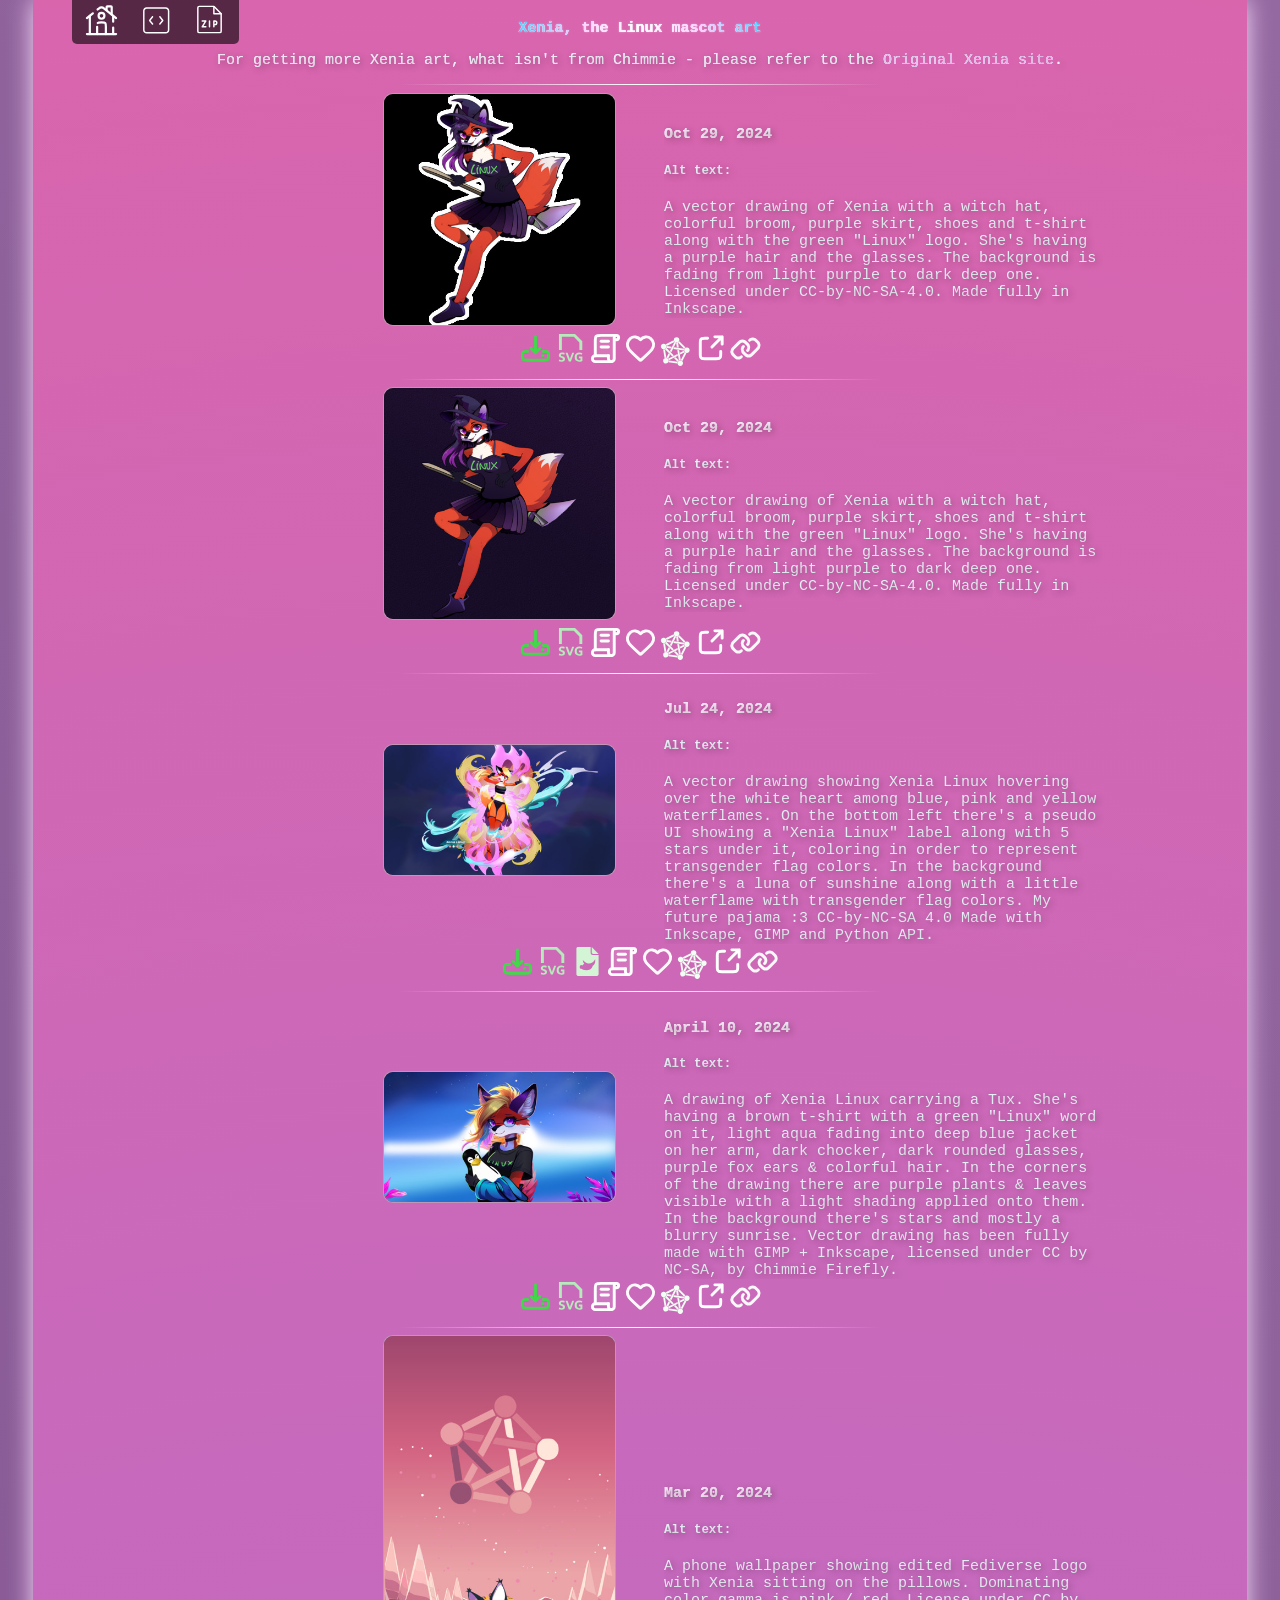
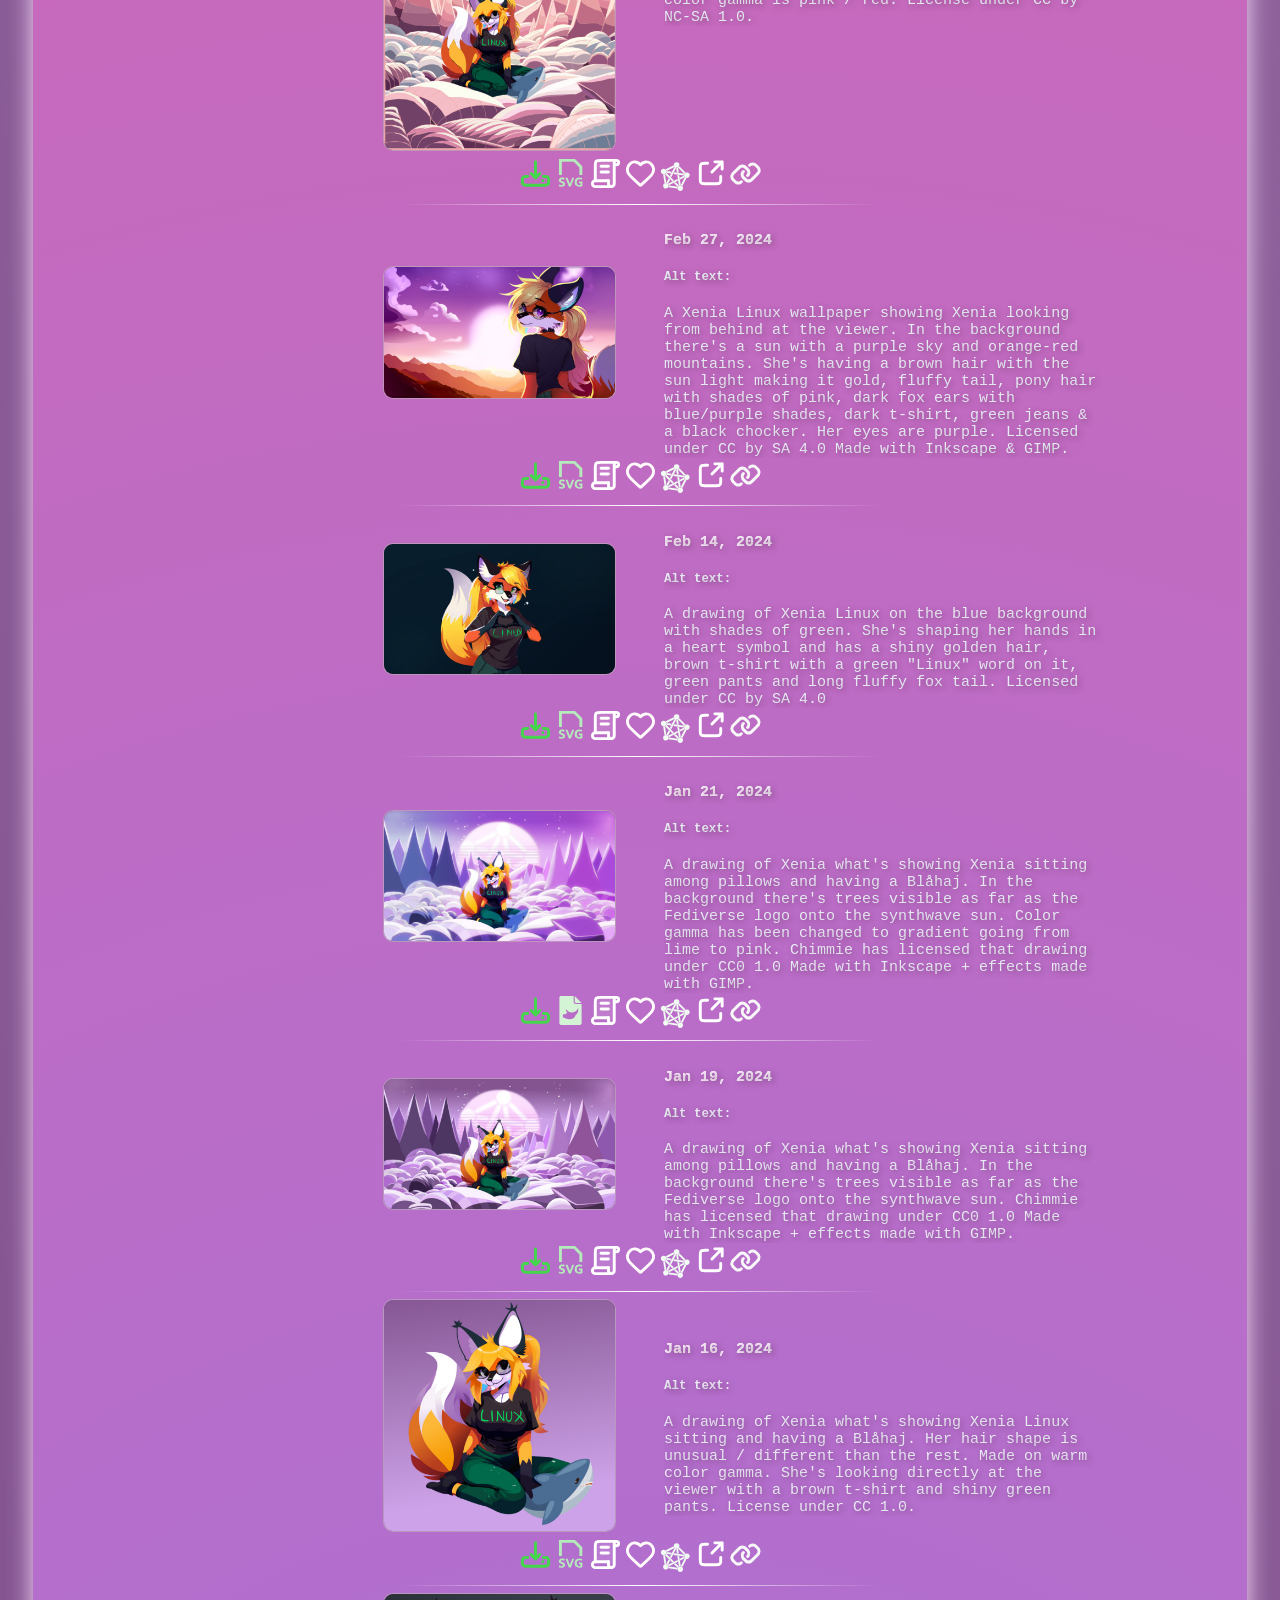
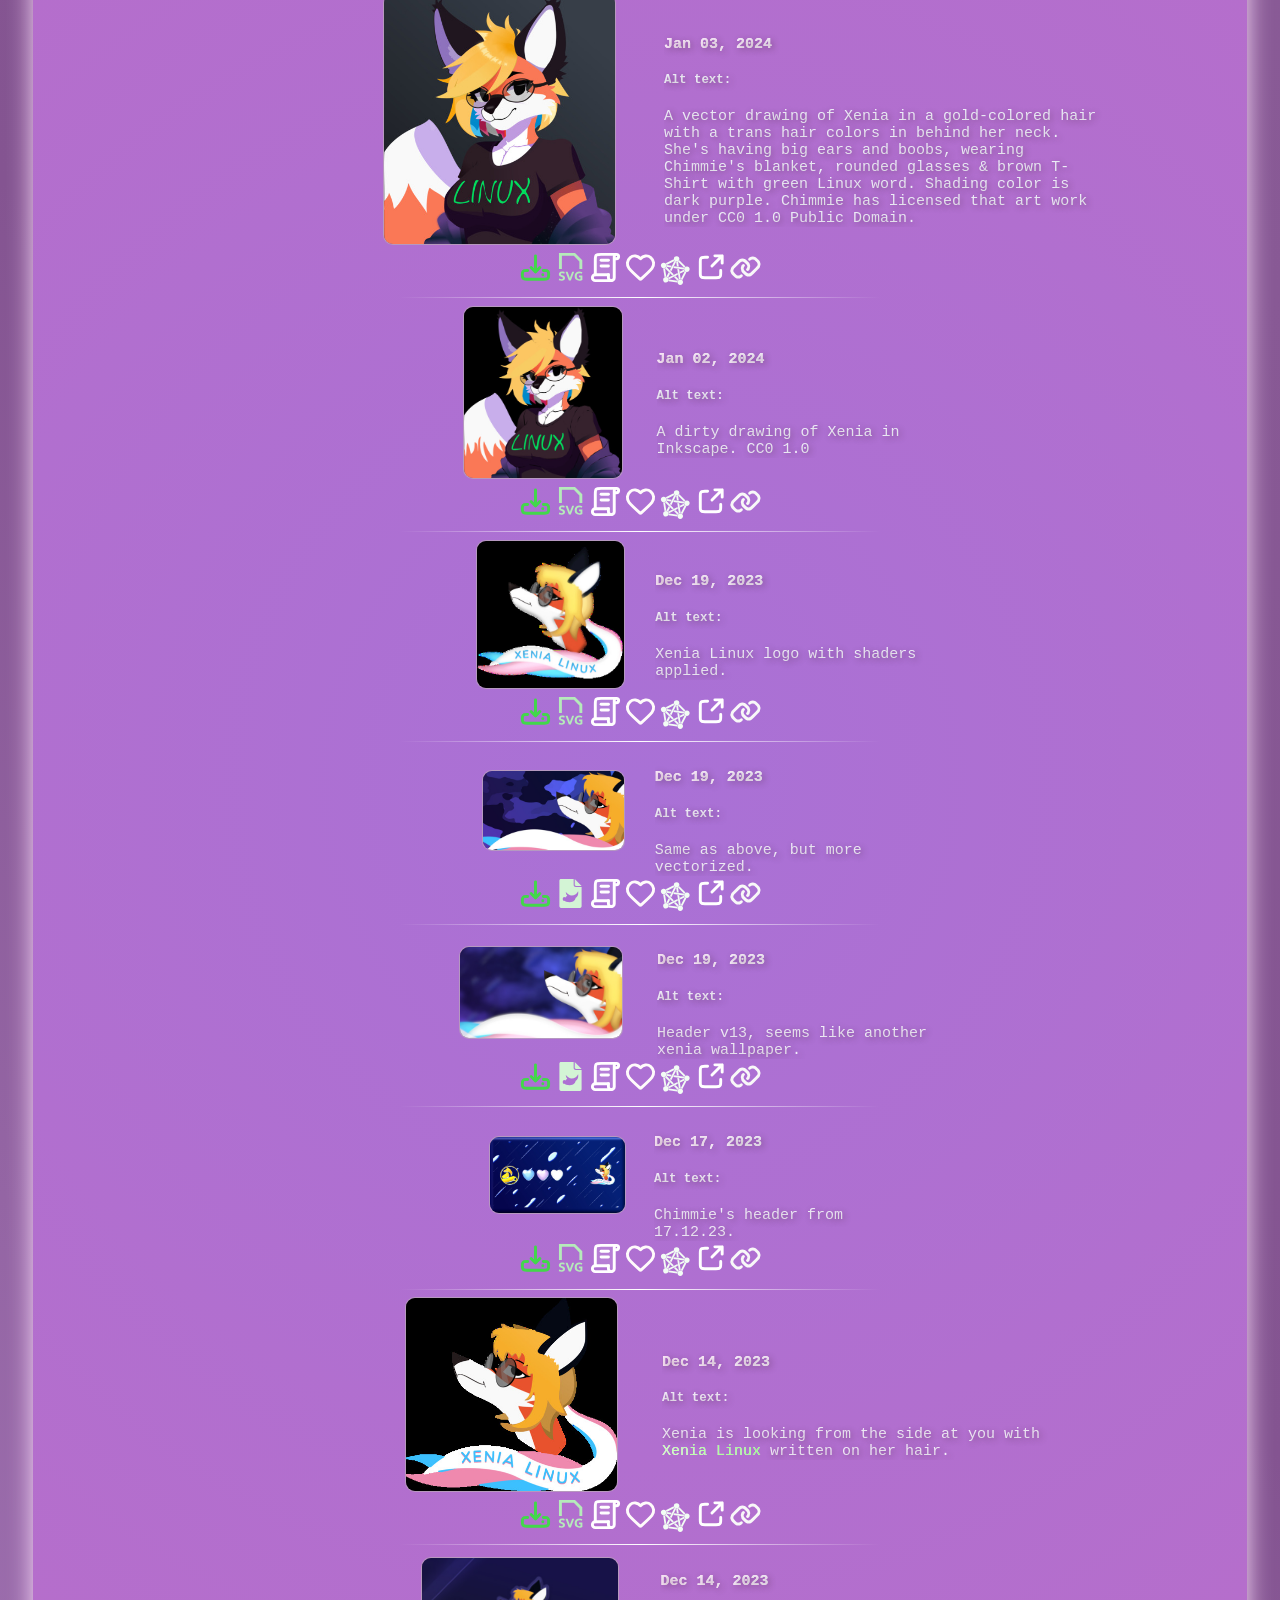
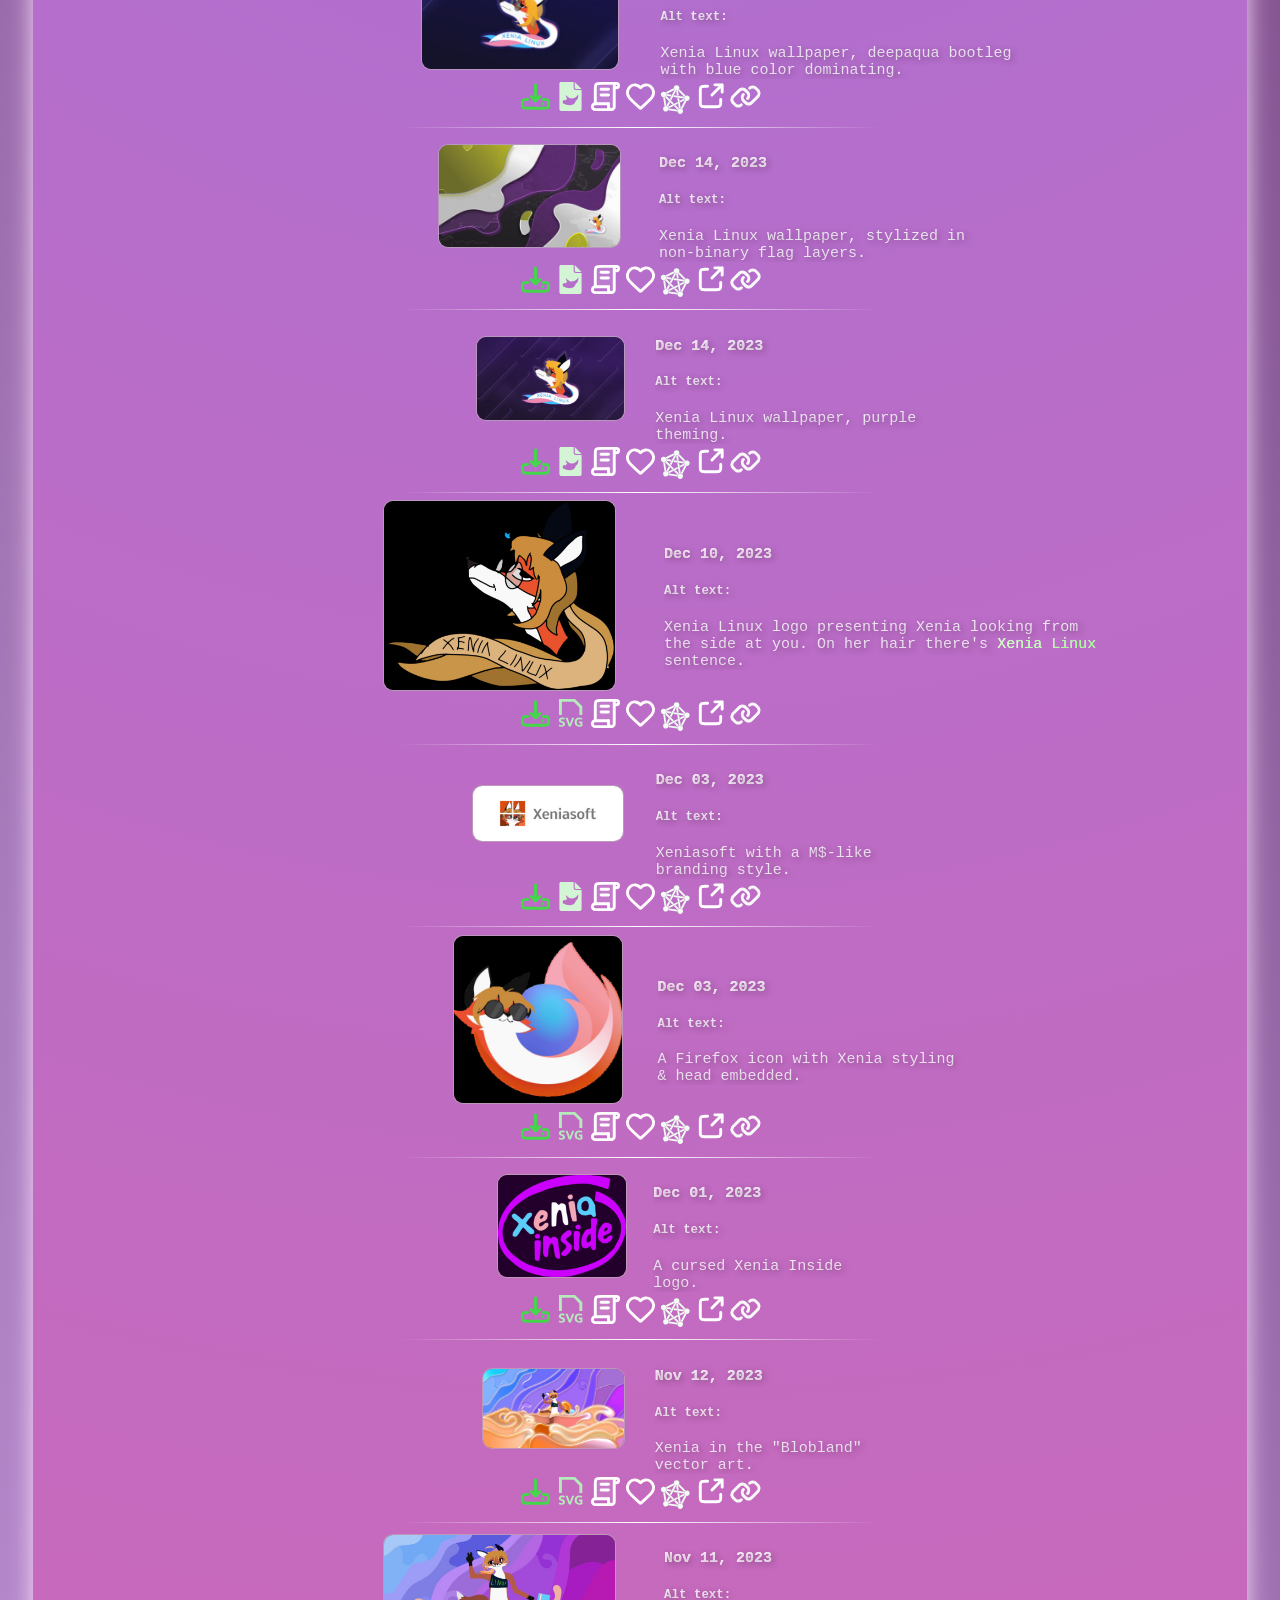
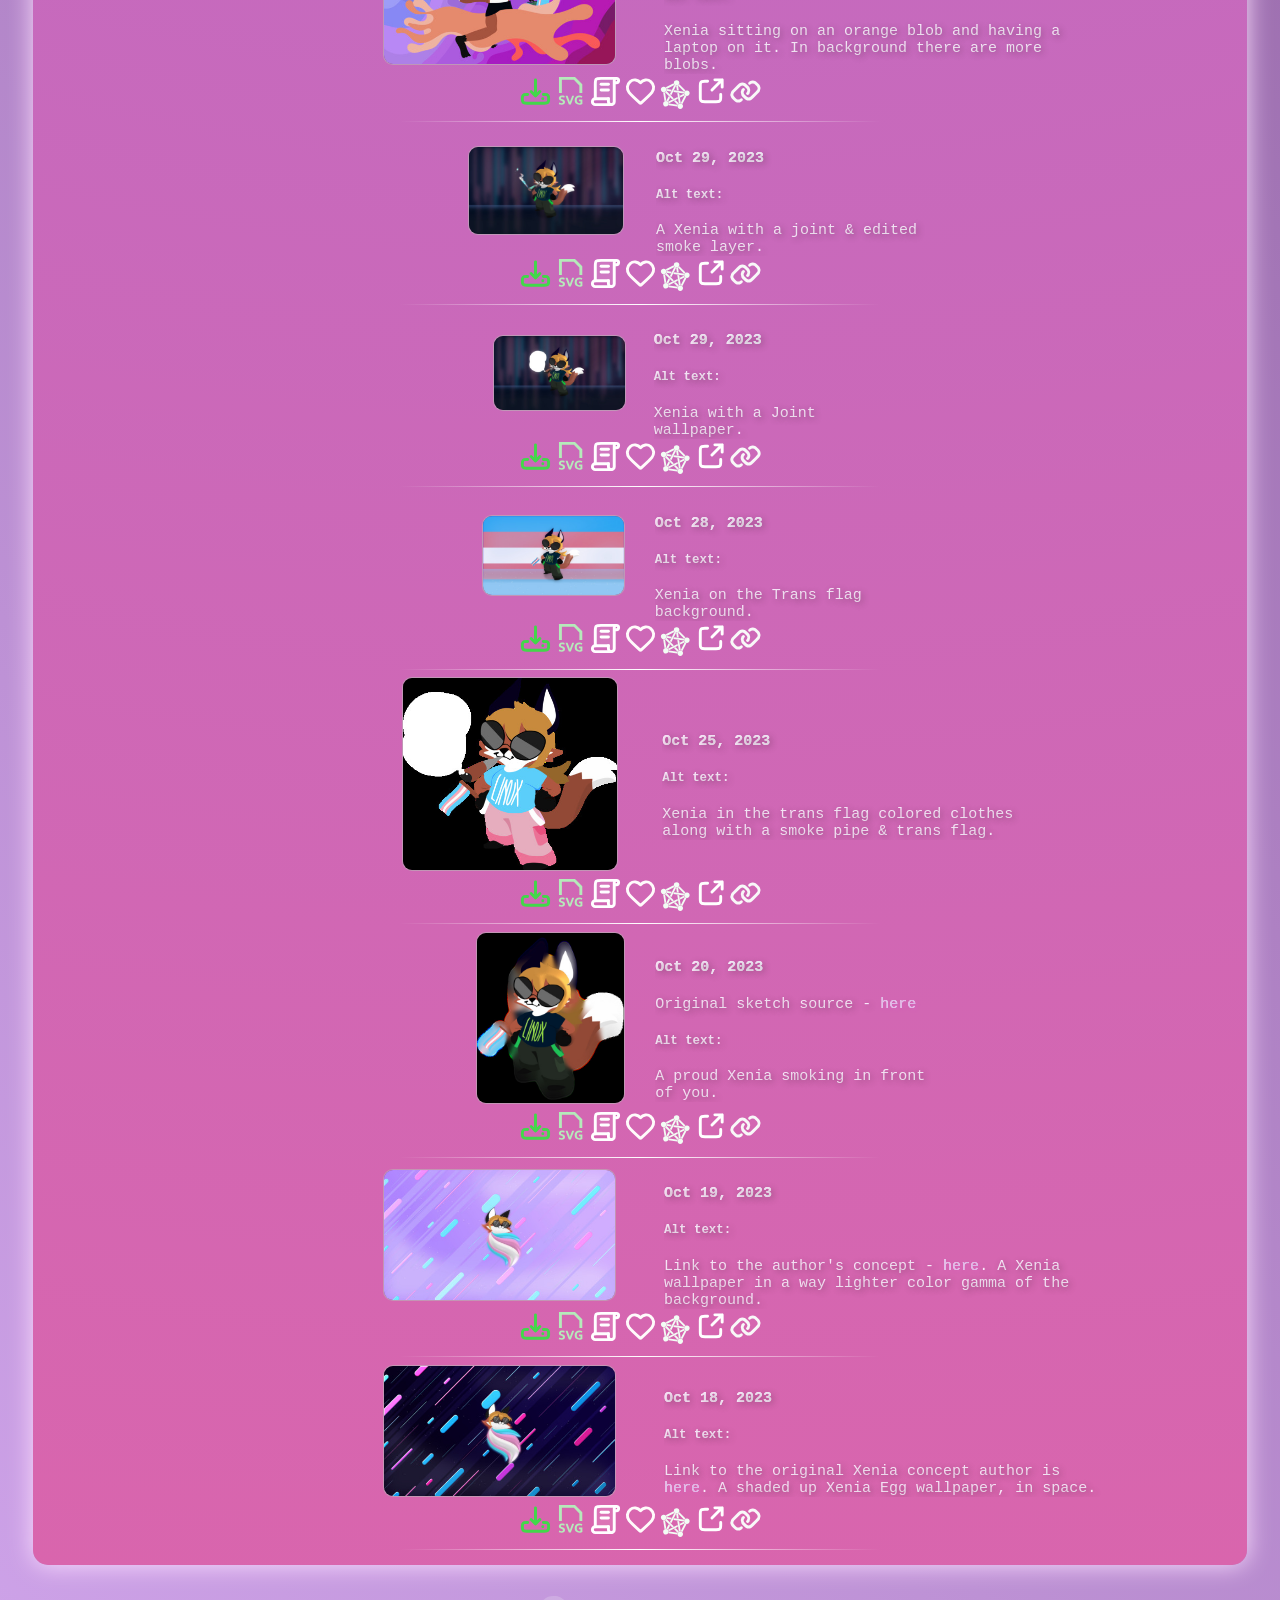
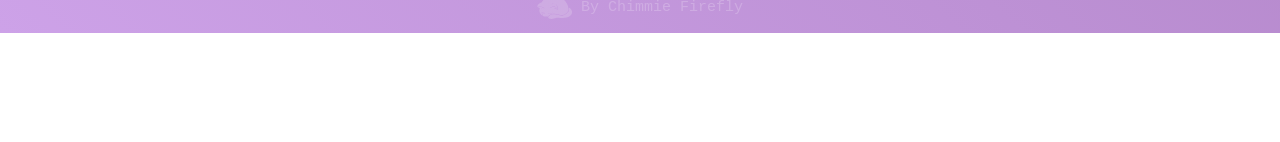
==== commit ca426a97: "pages synchronization at 2025-04-17" ====
--- a/index.html
+++ b/index.html
@@ -34,6 +34,7 @@
 </div>
 <a hidden="true" rel="me" href="https://catcatnya.com/@gameplayervent">Mastodon</a>
 <a hidden="true" rel="me" href="https://mrrp.chimmie.k.vu/@gameplayer">Mrrp instance</a>
+<a hidden="true" rel="me" href="https://mrrp.chimmie.k.vu/@art">Mrrp instance - Art Account</a>
 <div class="maindiv">
 <div class="main">
 
@@ -80,7 +81,7 @@
 <a href="art/bin/../license/xenia_halloween_sticker.txt"><img src="res/img/license.svg" alt=":license:" width="35" height="35"/></a>
 <a href="https://liberapay.com/chimmie"><img src="res/img/heart.svg" alt=":heart:" width="35" height="35"/></a>
 <a href="https://mrrp.chimmie.k.vu/@gameplayer"><img src="res/img/fediverse.svg" alt=":fediverse:" width="35" height="35"/></a>
-<a href="https://fearness.org/notes/9zxu4unnczzo02nz"><img src="res/img/external.svg" alt=":external:" width="35" height="35"/></a>
+<a href="https://mrrp.chimmie.k.vu/notes/a6kj0mdng3x901v4"><img src="res/img/external.svg" alt=":external:" width="35" height="35"/></a>
 <a href="#xenia_halloween_sticker"><img src="res/img/link.svg" alt=":symlink:" width="35" height="35"/></a>
 </div></div><hr/>
 <div class="filedoc" id="xenia_halloween_origin">
@@ -116,7 +117,7 @@
 <a href="art/bin/../license/xenia_halloween_origin.txt"><img src="res/img/license.svg" alt=":license:" width="35" height="35"/></a>
 <a href="https://liberapay.com/chimmie"><img src="res/img/heart.svg" alt=":heart:" width="35" height="35"/></a>
 <a href="https://mrrp.chimmie.k.vu/@gameplayer"><img src="res/img/fediverse.svg" alt=":fediverse:" width="35" height="35"/></a>
-<a href="https://fearness.org/notes/9zxu4unnczzo02nz"><img src="res/img/external.svg" alt=":external:" width="35" height="35"/></a>
+<a href="https://mrrp.chimmie.k.vu/notes/a6kj0mdng3x901v4"><img src="res/img/external.svg" alt=":external:" width="35" height="35"/></a>
 <a href="#xenia_halloween_origin"><img src="res/img/link.svg" alt=":symlink:" width="35" height="35"/></a>
 </div></div><hr/>
 <div class="filedoc" id="xenia-waterflame">
@@ -223,8 +224,8 @@
 <a href="art/bin/../svg/xenia_drawing7.svg"><img src="res/img/svg.svg" alt=":svg_download:" width="35" height="35"/></a>
 <a href="art/bin/../license/xenia_drawing7.txt"><img src="res/img/license.svg" alt=":license:" width="35" height="35"/></a>
 <a href="https://liberapay.com/chimmie"><img src="res/img/heart.svg" alt=":heart:" width="35" height="35"/></a>
-<a href="https://catcatnya.com/@gameplayervent"><img src="res/img/fediverse.svg" alt=":fediverse:" width="35" height="35"/></a>
-<a href="https://catcatnya.com/@gameplayervent/112127461461839948"><img src="res/img/external.svg" alt=":external:" width="35" height="35"/></a>
+<a href="https://mrrp.chimmie.k.vu/@art"><img src="res/img/fediverse.svg" alt=":fediverse:" width="35" height="35"/></a>
+<a href="https://mrrp.chimmie.k.vu/notes/a5z7rqn6hoi402f0"><img src="res/img/external.svg" alt=":external:" width="35" height="35"/></a>
 <a href="#xenia_drawing7"><img src="res/img/link.svg" alt=":symlink:" width="35" height="35"/></a>
 </div></div><hr/>
 <div class="filedoc" id="xenia_skylar4">
@@ -256,8 +257,8 @@
 <a href="art/bin/../svg/xenia_skylar4.svg"><img src="res/img/svg.svg" alt=":svg_download:" width="35" height="35"/></a>
 <a href="art/bin/../license/xenia_skylar4.txt"><img src="res/img/license.svg" alt=":license:" width="35" height="35"/></a>
 <a href="https://liberapay.com/chimmie"><img src="res/img/heart.svg" alt=":heart:" width="35" height="35"/></a>
-<a href="https://catcatnya.com/@gameplayervent"><img src="res/img/fediverse.svg" alt=":fediverse:" width="35" height="35"/></a>
-<a href="https://catcatnya.com/@gameplayervent/112002632568374927"><img src="res/img/external.svg" alt=":external:" width="35" height="35"/></a>
+<a href="https://mrrp.chimmie.k.vu/@art"><img src="res/img/fediverse.svg" alt=":fediverse:" width="35" height="35"/></a>
+<a href="https://mrrp.chimmie.k.vu/notes/a5xuh1rnt8uq02mp"><img src="res/img/external.svg" alt=":external:" width="35" height="35"/></a>
 <a href="#xenia_skylar4"><img src="res/img/link.svg" alt=":symlink:" width="35" height="35"/></a>
 </div></div><hr/>
 <div class="filedoc" id="xenia_thank_you">
@@ -288,8 +289,8 @@
 <a href="art/bin/../svg/xenia_thank_you.svg"><img src="res/img/svg.svg" alt=":svg_download:" width="35" height="35"/></a>
 <a href="art/bin/../license/xenia_thank_you.txt"><img src="res/img/license.svg" alt=":license:" width="35" height="35"/></a>
 <a href="https://liberapay.com/chimmie"><img src="res/img/heart.svg" alt=":heart:" width="35" height="35"/></a>
-<a href="https://catcatnya.com/@gameplayervent"><img src="res/img/fediverse.svg" alt=":fediverse:" width="35" height="35"/></a>
-<a href="https://catcatnya.com/@gameplayervent/111928896068686879"><img src="res/img/external.svg" alt=":external:" width="35" height="35"/></a>
+<a href="https://mrrp.chimmie.k.vu/@art"><img src="res/img/fediverse.svg" alt=":fediverse:" width="35" height="35"/></a>
+<a href="https://mrrp.chimmie.k.vu/notes/a5s2yn4gyifs033f"><img src="res/img/external.svg" alt=":external:" width="35" height="35"/></a>
 <a href="#xenia_thank_you"><img src="res/img/link.svg" alt=":symlink:" width="35" height="35"/></a>
 </div></div><hr/>
 <div class="filedoc" id="xenia_drawing5-1">
@@ -323,8 +324,8 @@
 <a href="art/bin/../gimp/xenia_drawing5-1.xcf"><img src="res/img/gimp.svg" alt=":xcf_download:" width="35" height="35"/></a>
 <a href="art/bin/../license/xenia_drawing5-1.txt"><img src="res/img/license.svg" alt=":license:" width="35" height="35"/></a>
 <a href="https://liberapay.com/chimmie"><img src="res/img/heart.svg" alt=":heart:" width="35" height="35"/></a>
-<a href="https://catcatnya.com/@gameplayervent"><img src="res/img/fediverse.svg" alt=":fediverse:" width="35" height="35"/></a>
-<a href="https://catcatnya.com/@gameplayervent/111792750972386754"><img src="res/img/external.svg" alt=":external:" width="35" height="35"/></a>
+<a href="https://mrrp.chimmie.k.vu/@art"><img src="res/img/fediverse.svg" alt=":fediverse:" width="35" height="35"/></a>
+<a href="https://mrrp.chimmie.k.vu/notes/a5pgd9ql18fj01jv"><img src="res/img/external.svg" alt=":external:" width="35" height="35"/></a>
 <a href="#xenia_drawing5-1"><img src="res/img/link.svg" alt=":symlink:" width="35" height="35"/></a>
 </div></div><hr/>
 <div class="filedoc" id="xenia_drawing5">
@@ -356,7 +357,8 @@
 <a href="art/bin/../svg/xenia_drawing5.svg"><img src="res/img/svg.svg" alt=":svg_download:" width="35" height="35"/></a>
 <a href="art/bin/../license/xenia_drawing5.txt"><img src="res/img/license.svg" alt=":license:" width="35" height="35"/></a>
 <a href="https://liberapay.com/chimmie"><img src="res/img/heart.svg" alt=":heart:" width="35" height="35"/></a>
-<a href="https://catcatnya.com/@gameplayervent"><img src="res/img/fediverse.svg" alt=":fediverse:" width="35" height="35"/></a>
+<a href="https://mrrp.chimmie.k.vu/@art"><img src="res/img/fediverse.svg" alt=":fediverse:" width="35" height="35"/></a>
+<a href="https://mrrp.chimmie.k.vu/notes/a5pbanpn18fj0053"><img src="res/img/external.svg" alt=":external:" width="35" height="35"/></a>
 <a href="#xenia_drawing5"><img src="res/img/link.svg" alt=":symlink:" width="35" height="35"/></a>
 </div></div><hr/>
 <div class="filedoc" id="xenia_drawing6">
@@ -390,8 +392,8 @@
 <a href="art/bin/../svg/xenia_drawing6.svg"><img src="res/img/svg.svg" alt=":svg_download:" width="35" height="35"/></a>
 <a href="art/bin/../license/xenia_drawing6.txt"><img src="res/img/license.svg" alt=":license:" width="35" height="35"/></a>
 <a href="https://liberapay.com/chimmie"><img src="res/img/heart.svg" alt=":heart:" width="35" height="35"/></a>
-<a href="https://catcatnya.com/@gameplayervent"><img src="res/img/fediverse.svg" alt=":fediverse:" width="35" height="35"/></a>
-<a href="https://catcatnya.com/@gameplayervent/111929946075683492"><img src="res/img/external.svg" alt=":external:" width="35" height="35"/></a>
+<a href="https://mrrp.chimmie.k.vu/@art"><img src="res/img/fediverse.svg" alt=":fediverse:" width="35" height="35"/></a>
+<a href="https://mrrp.chimmie.k.vu/notes/a5nwbivjji540233"><img src="res/img/external.svg" alt=":external:" width="35" height="35"/></a>
 <a href="#xenia_drawing6"><img src="res/img/link.svg" alt=":symlink:" width="35" height="35"/></a>
 </div></div><hr/>
 <div class="filedoc" id="xenia_drawing1">
@@ -425,8 +427,8 @@
 <a href="art/bin/../svg/xenia_drawing1.svg"><img src="res/img/svg.svg" alt=":svg_download:" width="35" height="35"/></a>
 <a href="art/bin/../license/xenia_drawing1.txt"><img src="res/img/license.svg" alt=":license:" width="35" height="35"/></a>
 <a href="https://liberapay.com/chimmie"><img src="res/img/heart.svg" alt=":heart:" width="35" height="35"/></a>
-<a href="https://catcatnya.com/@gameplayervent"><img src="res/img/fediverse.svg" alt=":fediverse:" width="35" height="35"/></a>
-<a href="https://catcatnya.com/@gameplayervent/111691462209187033"><img src="res/img/external.svg" alt=":external:" width="35" height="35"/></a>
+<a href="https://mrrp.chimmie.k.vu/@art"><img src="res/img/fediverse.svg" alt=":fediverse:" width="35" height="35"/></a>
+<a href="https://mrrp.chimmie.k.vu/notes/a5l46uel9vap03sa"><img src="res/img/external.svg" alt=":external:" width="35" height="35"/></a>
 <a href="#xenia_drawing1"><img src="res/img/link.svg" alt=":symlink:" width="35" height="35"/></a>
 </div></div><hr/>
 <div class="filedoc" id="xenia_drawing-1">
@@ -457,8 +459,8 @@
 <a href="art/bin/../svg/xenia_drawing-1.svg"><img src="res/img/svg.svg" alt=":svg_download:" width="35" height="35"/></a>
 <a href="art/bin/../license/xenia_drawing-1.txt"><img src="res/img/license.svg" alt=":license:" width="35" height="35"/></a>
 <a href="https://liberapay.com/chimmie"><img src="res/img/heart.svg" alt=":heart:" width="35" height="35"/></a>
-<a href="https://catcatnya.com/@gameplayervent"><img src="res/img/fediverse.svg" alt=":fediverse:" width="35" height="35"/></a>
-<a href="https://catcatnya.com/@gameplayervent/111686926013844574"><img src="res/img/external.svg" alt=":external:" width="35" height="35"/></a>
+<a href="https://mrrp.chimmie.k.vu/@art"><img src="res/img/fediverse.svg" alt=":fediverse:" width="35" height="35"/></a>
+<a href="https://mrrp.chimmie.k.vu/notes/a5kvbwwjfmbo014j"><img src="res/img/external.svg" alt=":external:" width="35" height="35"/></a>
 <a href="#xenia_drawing-1"><img src="res/img/link.svg" alt=":symlink:" width="35" height="35"/></a>
 </div></div><hr/>
 <div class="filedoc" id="xenia-linux-shaded">
@@ -487,8 +489,8 @@
 <a href="art/bin/../svg/xenia-linux-shaded.svg"><img src="res/img/svg.svg" alt=":svg_download:" width="35" height="35"/></a>
 <a href="art/bin/../license/xenia-linux-shaded.txt"><img src="res/img/license.svg" alt=":license:" width="35" height="35"/></a>
 <a href="https://liberapay.com/chimmie"><img src="res/img/heart.svg" alt=":heart:" width="35" height="35"/></a>
-<a href="https://catcatnya.com/@gameplayervent"><img src="res/img/fediverse.svg" alt=":fediverse:" width="35" height="35"/></a>
-<a href="https://catcatnya.com/@gameplayervent/111606611041824549"><img src="res/img/external.svg" alt=":external:" width="35" height="35"/></a>
+<a href="https://mrrp.chimmie.k.vu/@art"><img src="res/img/fediverse.svg" alt=":fediverse:" width="35" height="35"/></a>
+<a href="https://mrrp.chimmie.k.vu/notes/a5i0is46lxme02fg"><img src="res/img/external.svg" alt=":external:" width="35" height="35"/></a>
 <a href="#xenia-linux-shaded"><img src="res/img/link.svg" alt=":symlink:" width="35" height="35"/></a>
 </div></div><hr/>
 <div class="filedoc" id="blobs-y">
@@ -517,8 +519,8 @@
 <a href="art/bin/../gimp/blobs-y.xcf"><img src="res/img/gimp.svg" alt=":xcf_download:" width="35" height="35"/></a>
 <a href="art/bin/../license/blobs-y.txt"><img src="res/img/license.svg" alt=":license:" width="35" height="35"/></a>
 <a href="https://liberapay.com/chimmie"><img src="res/img/heart.svg" alt=":heart:" width="35" height="35"/></a>
-<a href="https://catcatnya.com/@gameplayervent"><img src="res/img/fediverse.svg" alt=":fediverse:" width="35" height="35"/></a>
-<a href="https://catcatnya.com/@gameplayervent/111606717249911998"><img src="res/img/external.svg" alt=":external:" width="35" height="35"/></a>
+<a href="https://mrrp.chimmie.k.vu/@art"><img src="res/img/fediverse.svg" alt=":fediverse:" width="35" height="35"/></a>
+<a href="https://mrrp.chimmie.k.vu/notes/a5hz9rqelxme020i"><img src="res/img/external.svg" alt=":external:" width="35" height="35"/></a>
 <a href="#blobs-y"><img src="res/img/link.svg" alt=":symlink:" width="35" height="35"/></a>
 </div></div><hr/>
 <div class="filedoc" id="blobs-x">
@@ -547,8 +549,8 @@
 <a href="art/bin/../gimp/blobs-x.xcf"><img src="res/img/gimp.svg" alt=":xcf_download:" width="35" height="35"/></a>
 <a href="art/bin/../license/blobs-x.txt"><img src="res/img/license.svg" alt=":license:" width="35" height="35"/></a>
 <a href="https://liberapay.com/chimmie"><img src="res/img/heart.svg" alt=":heart:" width="35" height="35"/></a>
-<a href="https://catcatnya.com/@gameplayervent"><img src="res/img/fediverse.svg" alt=":fediverse:" width="35" height="35"/></a>
-<a href="https://catcatnya.com/@gameplayervent/111606676219828567"><img src="res/img/external.svg" alt=":external:" width="35" height="35"/></a>
+<a href="https://mrrp.chimmie.k.vu/@art"><img src="res/img/fediverse.svg" alt=":fediverse:" width="35" height="35"/></a>
+<a href="https://mrrp.chimmie.k.vu/notes/a5hyk1tclxme01um"><img src="res/img/external.svg" alt=":external:" width="35" height="35"/></a>
 <a href="#blobs-x"><img src="res/img/link.svg" alt=":symlink:" width="35" height="35"/></a>
 </div></div><hr/>
 <div class="filedoc" id="header_blue">
@@ -577,8 +579,8 @@
 <a href="art/bin/../svg/header_blue.svg"><img src="res/img/svg.svg" alt=":svg_download:" width="35" height="35"/></a>
 <a href="art/bin/../license/header_blue.txt"><img src="res/img/license.svg" alt=":license:" width="35" height="35"/></a>
 <a href="https://liberapay.com/chimmie"><img src="res/img/heart.svg" alt=":heart:" width="35" height="35"/></a>
-<a href="https://catcatnya.com/@gameplayervent"><img src="res/img/fediverse.svg" alt=":fediverse:" width="35" height="35"/></a>
-<a href="https://catcatnya.com/@gameplayervent/111596656370806624"><img src="res/img/external.svg" alt=":external:" width="35" height="35"/></a>
+<a href="https://mrrp.chimmie.k.vu/@art"><img src="res/img/fediverse.svg" alt=":fediverse:" width="35" height="35"/></a>
+<a href="https://mrrp.chimmie.k.vu/notes/a5hu4l38lxme00g8"><img src="res/img/external.svg" alt=":external:" width="35" height="35"/></a>
 <a href="#header_blue"><img src="res/img/link.svg" alt=":symlink:" width="35" height="35"/></a>
 </div></div><hr/>
 <div class="filedoc" id="xenia_drawing0">
@@ -607,8 +609,8 @@
 <a href="art/bin/../svg/xenia_drawing0.svg"><img src="res/img/svg.svg" alt=":svg_download:" width="35" height="35"/></a>
 <a href="art/bin/../license/xenia_drawing0.txt"><img src="res/img/license.svg" alt=":license:" width="35" height="35"/></a>
 <a href="https://liberapay.com/chimmie"><img src="res/img/heart.svg" alt=":heart:" width="35" height="35"/></a>
-<a href="https://catcatnya.com/@gameplayervent"><img src="res/img/fediverse.svg" alt=":fediverse:" width="35" height="35"/></a>
-<a href="https://catcatnya.com/@gameplayervent/111579125540144500"><img src="res/img/external.svg" alt=":external:" width="35" height="35"/></a>
+<a href="https://mrrp.chimmie.k.vu/@art"><img src="res/img/fediverse.svg" alt=":fediverse:" width="35" height="35"/></a>
+<a href="https://mrrp.chimmie.k.vu/notes/a5girca43n4h0077"><img src="res/img/external.svg" alt=":external:" width="35" height="35"/></a>
 <a href="#xenia_drawing0"><img src="res/img/link.svg" alt=":symlink:" width="35" height="35"/></a>
 </div></div><hr/>
 <div class="filedoc" id="xenia-gimp-wallpaper-deepaqua">
@@ -637,8 +639,8 @@
 <a href="art/bin/../gimp/xenia-gimp-wallpaper-deepaqua.xcf"><img src="res/img/gimp.svg" alt=":xcf_download:" width="35" height="35"/></a>
 <a href="art/bin/../license/xenia-gimp-wallpaper-deepaqua.txt"><img src="res/img/license.svg" alt=":license:" width="35" height="35"/></a>
 <a href="https://liberapay.com/chimmie"><img src="res/img/heart.svg" alt=":heart:" width="35" height="35"/></a>
-<a href="https://catcatnya.com/@gameplayervent"><img src="res/img/fediverse.svg" alt=":fediverse:" width="35" height="35"/></a>
-<a href="https://catcatnya.com/@gameplayervent/111580219044313909"><img src="res/img/external.svg" alt=":external:" width="35" height="35"/></a>
+<a href="https://mrrp.chimmie.k.vu/@art"><img src="res/img/fediverse.svg" alt=":fediverse:" width="35" height="35"/></a>
+<a href="https://mrrp.chimmie.k.vu/notes/a5h3z87baaao07fy"><img src="res/img/external.svg" alt=":external:" width="35" height="35"/></a>
 <a href="#xenia-gimp-wallpaper-deepaqua"><img src="res/img/link.svg" alt=":symlink:" width="35" height="35"/></a>
 </div></div><hr/>
 <div class="filedoc" id="xenia-gimp-wallpaper-blahaj">
@@ -667,8 +669,8 @@
 <a href="art/bin/../gimp/xenia-gimp-wallpaper-blahaj.xcf"><img src="res/img/gimp.svg" alt=":xcf_download:" width="35" height="35"/></a>
 <a href="art/bin/../license/xenia-gimp-wallpaper-blahaj.txt"><img src="res/img/license.svg" alt=":license:" width="35" height="35"/></a>
 <a href="https://liberapay.com/chimmie"><img src="res/img/heart.svg" alt=":heart:" width="35" height="35"/></a>
-<a href="https://catcatnya.com/@gameplayervent"><img src="res/img/fediverse.svg" alt=":fediverse:" width="35" height="35"/></a>
-<a href="https://catcatnya.com/@gameplayervent/111581028749972518"><img src="res/img/external.svg" alt=":external:" width="35" height="35"/></a>
+<a href="https://mrrp.chimmie.k.vu/@art"><img src="res/img/fediverse.svg" alt=":fediverse:" width="35" height="35"/></a>
+<a href="https://mrrp.chimmie.k.vu/notes/a5h3iihyj65z0725"><img src="res/img/external.svg" alt=":external:" width="35" height="35"/></a>
 <a href="#xenia-gimp-wallpaper-blahaj"><img src="res/img/link.svg" alt=":symlink:" width="35" height="35"/></a>
 </div></div><hr/>
 <div class="filedoc" id="xenia-gimp-wallpaper">
@@ -697,8 +699,8 @@
 <a href="art/bin/../gimp/xenia-gimp-wallpaper.xcf"><img src="res/img/gimp.svg" alt=":xcf_download:" width="35" height="35"/></a>
 <a href="art/bin/../license/xenia-gimp-wallpaper.txt"><img src="res/img/license.svg" alt=":license:" width="35" height="35"/></a>
 <a href="https://liberapay.com/chimmie"><img src="res/img/heart.svg" alt=":heart:" width="35" height="35"/></a>
-<a href="https://catcatnya.com/@gameplayervent"><img src="res/img/fediverse.svg" alt=":fediverse:" width="35" height="35"/></a>
-<a href="https://catcatnya.com/@gameplayervent/111579989135505995"><img src="res/img/external.svg" alt=":external:" width="35" height="35"/></a>
+<a href="https://mrrp.chimmie.k.vu/@art"><img src="res/img/fediverse.svg" alt=":fediverse:" width="35" height="35"/></a>
+<a href="https://mrrp.chimmie.k.vu/notes/a5gxow3kaaao05i8"><img src="res/img/external.svg" alt=":external:" width="35" height="35"/></a>
 <a href="#xenia-gimp-wallpaper"><img src="res/img/link.svg" alt=":symlink:" width="35" height="35"/></a>
 </div></div><hr/>
 <div class="filedoc" id="xenia-linux-dirty">
@@ -727,8 +729,8 @@
 <a href="art/bin/../svg/xenia-linux-dirty.svg"><img src="res/img/svg.svg" alt=":svg_download:" width="35" height="35"/></a>
 <a href="art/bin/../license/xenia-linux-dirty.txt"><img src="res/img/license.svg" alt=":license:" width="35" height="35"/></a>
 <a href="https://liberapay.com/chimmie"><img src="res/img/heart.svg" alt=":heart:" width="35" height="35"/></a>
-<a href="https://catcatnya.com/@gameplayervent"><img src="res/img/fediverse.svg" alt=":fediverse:" width="35" height="35"/></a>
-<a href="https://catcatnya.com/@gameplayervent/111557796219995479"><img src="res/img/external.svg" alt=":external:" width="35" height="35"/></a>
+<a href="https://mrrp.chimmie.k.vu/@art"><img src="res/img/fediverse.svg" alt=":fediverse:" width="35" height="35"/></a>
+<a href="https://mrrp.chimmie.k.vu/notes/a5gu5l5yaaao04cp"><img src="res/img/external.svg" alt=":external:" width="35" height="35"/></a>
 <a href="#xenia-linux-dirty"><img src="res/img/link.svg" alt=":symlink:" width="35" height="35"/></a>
 </div></div><hr/>
 <div class="filedoc" id="xeniasoft">
@@ -757,8 +759,8 @@
 <a href="art/bin/../gimp/xeniasoft.xcf"><img src="res/img/gimp.svg" alt=":xcf_download:" width="35" height="35"/></a>
 <a href="art/bin/../license/xeniasoft.txt"><img src="res/img/license.svg" alt=":license:" width="35" height="35"/></a>
 <a href="https://liberapay.com/chimmie"><img src="res/img/heart.svg" alt=":heart:" width="35" height="35"/></a>
-<a href="https://catcatnya.com/@gameplayervent"><img src="res/img/fediverse.svg" alt=":fediverse:" width="35" height="35"/></a>
-<a href="https://catcatnya.com/@gameplayervent/111518652021293160"><img src="res/img/external.svg" alt=":external:" width="35" height="35"/></a>
+<a href="https://mrrp.chimmie.k.vu/@art"><img src="res/img/fediverse.svg" alt=":fediverse:" width="35" height="35"/></a>
+<a href="https://mrrp.chimmie.k.vu/notes/a5dzcgeoiyg60dc7"><img src="res/img/external.svg" alt=":external:" width="35" height="35"/></a>
 <a href="#xeniasoft"><img src="res/img/link.svg" alt=":symlink:" width="35" height="35"/></a>
 </div></div><hr/>
 <div class="filedoc" id="xenia_firefox">
@@ -787,8 +789,8 @@
 <a href="art/bin/../svg/xenia_firefox.svg"><img src="res/img/svg.svg" alt=":svg_download:" width="35" height="35"/></a>
 <a href="art/bin/../license/xenia_firefox.txt"><img src="res/img/license.svg" alt=":license:" width="35" height="35"/></a>
 <a href="https://liberapay.com/chimmie"><img src="res/img/heart.svg" alt=":heart:" width="35" height="35"/></a>
-<a href="https://catcatnya.com/@gameplayervent"><img src="res/img/fediverse.svg" alt=":fediverse:" width="35" height="35"/></a>
-<a href="https://catcatnya.com/@gameplayervent/111516911247252610"><img src="res/img/external.svg" alt=":external:" width="35" height="35"/></a>
+<a href="https://mrrp.chimmie.k.vu/@art"><img src="res/img/fediverse.svg" alt=":fediverse:" width="35" height="35"/></a>
+<a href="https://mrrp.chimmie.k.vu/notes/a5ccie07aa8d08yz"><img src="res/img/external.svg" alt=":external:" width="35" height="35"/></a>
 <a href="#xenia_firefox"><img src="res/img/link.svg" alt=":symlink:" width="35" height="35"/></a>
 </div></div><hr/>
 <div class="filedoc" id="xenia-inside">
@@ -817,8 +819,8 @@
 <a href="art/bin/../svg/xenia-inside.svg"><img src="res/img/svg.svg" alt=":svg_download:" width="35" height="35"/></a>
 <a href="art/bin/../license/xenia-inside.txt"><img src="res/img/license.svg" alt=":license:" width="35" height="35"/></a>
 <a href="https://liberapay.com/chimmie"><img src="res/img/heart.svg" alt=":heart:" width="35" height="35"/></a>
-<a href="https://catcatnya.com/@gameplayervent"><img src="res/img/fediverse.svg" alt=":fediverse:" width="35" height="35"/></a>
-<a href="https://catcatnya.com/@gameplayervent/111506824765954186"><img src="res/img/external.svg" alt=":external:" width="35" height="35"/></a>
+<a href="https://mrrp.chimmie.k.vu/@art"><img src="res/img/fediverse.svg" alt=":fediverse:" width="35" height="35"/></a>
+<a href="https://mrrp.chimmie.k.vu/notes/a5axn497jstu09xr"><img src="res/img/external.svg" alt=":external:" width="35" height="35"/></a>
 <a href="#xenia-inside"><img src="res/img/link.svg" alt=":symlink:" width="35" height="35"/></a>
 </div></div><hr/>
 <div class="filedoc" id="xenia_artnya">
@@ -847,8 +849,8 @@
 <a href="art/bin/../svg/xenia_artnya.svg"><img src="res/img/svg.svg" alt=":svg_download:" width="35" height="35"/></a>
 <a href="art/bin/../license/xenia_artnya.txt"><img src="res/img/license.svg" alt=":license:" width="35" height="35"/></a>
 <a href="https://liberapay.com/chimmie"><img src="res/img/heart.svg" alt=":heart:" width="35" height="35"/></a>
-<a href="https://catcatnya.com/@gameplayervent"><img src="res/img/fediverse.svg" alt=":fediverse:" width="35" height="35"/></a>
-<a href="https://catcatnya.com/@gameplayervent/111399051549121139"><img src="res/img/external.svg" alt=":external:" width="35" height="35"/></a>
+<a href="https://mrrp.chimmie.k.vu/@art"><img src="res/img/fediverse.svg" alt=":fediverse:" width="35" height="35"/></a>
+<a href="https://mrrp.chimmie.k.vu/notes/a59pcgn7170b0g0o"><img src="res/img/external.svg" alt=":external:" width="35" height="35"/></a>
 <a href="#xenia_artnya"><img src="res/img/link.svg" alt=":symlink:" width="35" height="35"/></a>
 </div></div><hr/>
 <div class="filedoc" id="xenia_artbasic">
@@ -877,8 +879,8 @@
 <a href="art/bin/../svg/xenia_artbasic.svg"><img src="res/img/svg.svg" alt=":svg_download:" width="35" height="35"/></a>
 <a href="art/bin/../license/xenia_artbasic.txt"><img src="res/img/license.svg" alt=":license:" width="35" height="35"/></a>
 <a href="https://liberapay.com/chimmie"><img src="res/img/heart.svg" alt=":heart:" width="35" height="35"/></a>
-<a href="https://catcatnya.com/@gameplayervent"><img src="res/img/fediverse.svg" alt=":fediverse:" width="35" height="35"/></a>
-<a href="https://catcatnya.com/@gameplayervent/111391929303992023"><img src="res/img/external.svg" alt=":external:" width="35" height="35"/></a>
+<a href="https://mrrp.chimmie.k.vu/@art"><img src="res/img/fediverse.svg" alt=":fediverse:" width="35" height="35"/></a>
+<a href="https://mrrp.chimmie.k.vu/notes/a59kcf57npd40cb9"><img src="res/img/external.svg" alt=":external:" width="35" height="35"/></a>
 <a href="#xenia_artbasic"><img src="res/img/link.svg" alt=":symlink:" width="35" height="35"/></a>
 </div></div><hr/>
 <div class="filedoc" id="xenia-gangsta-elevate-trans">
@@ -907,8 +909,8 @@
 <a href="art/bin/../svg/xenia-gangsta-elevate-trans.svg"><img src="res/img/svg.svg" alt=":svg_download:" width="35" height="35"/></a>
 <a href="art/bin/../license/xenia-gangsta-elevate-trans.txt"><img src="res/img/license.svg" alt=":license:" width="35" height="35"/></a>
 <a href="https://liberapay.com/chimmie"><img src="res/img/heart.svg" alt=":heart:" width="35" height="35"/></a>
-<a href="https://catcatnya.com/@gameplayervent"><img src="res/img/fediverse.svg" alt=":fediverse:" width="35" height="35"/></a>
-<a href="https://catcatnya.com/@gameplayervent/111320076442629461"><img src="res/img/external.svg" alt=":external:" width="35" height="35"/></a>
+<a href="https://mrrp.chimmie.k.vu/@art"><img src="res/img/fediverse.svg" alt=":fediverse:" width="35" height="35"/></a>
+<a href="https://mrrp.chimmie.k.vu/notes/a56w7rv502wn0hc2"><img src="res/img/external.svg" alt=":external:" width="35" height="35"/></a>
 <a href="#xenia-gangsta-elevate-trans"><img src="res/img/link.svg" alt=":symlink:" width="35" height="35"/></a>
 </div></div><hr/>
 <div class="filedoc" id="xenia-gangsta-elevate">
@@ -937,8 +939,8 @@
 <a href="art/bin/../svg/xenia-gangsta-elevate.svg"><img src="res/img/svg.svg" alt=":svg_download:" width="35" height="35"/></a>
 <a href="art/bin/../license/xenia-gangsta-elevate.txt"><img src="res/img/license.svg" alt=":license:" width="35" height="35"/></a>
 <a href="https://liberapay.com/chimmie"><img src="res/img/heart.svg" alt=":heart:" width="35" height="35"/></a>
-<a href="https://catcatnya.com/@gameplayervent"><img src="res/img/fediverse.svg" alt=":fediverse:" width="35" height="35"/></a>
-<a href="https://catcatnya.com/@gameplayervent/111316739129811598"><img src="res/img/external.svg" alt=":external:" width="35" height="35"/></a>
+<a href="https://mrrp.chimmie.k.vu/@art"><img src="res/img/fediverse.svg" alt=":fediverse:" width="35" height="35"/></a>
+<a href="https://mrrp.chimmie.k.vu/notes/a56w7rv502wn0hc2"><img src="res/img/external.svg" alt=":external:" width="35" height="35"/></a>
 <a href="#xenia-gangsta-elevate"><img src="res/img/link.svg" alt=":symlink:" width="35" height="35"/></a>
 </div></div><hr/>
 <div class="filedoc" id="xenia-gangsta-trans">
@@ -967,8 +969,8 @@
 <a href="art/bin/../svg/xenia-gangsta-trans.svg"><img src="res/img/svg.svg" alt=":svg_download:" width="35" height="35"/></a>
 <a href="art/bin/../license/xenia-gangsta-trans.txt"><img src="res/img/license.svg" alt=":license:" width="35" height="35"/></a>
 <a href="https://liberapay.com/chimmie"><img src="res/img/heart.svg" alt=":heart:" width="35" height="35"/></a>
-<a href="https://catcatnya.com/@gameplayervent"><img src="res/img/fediverse.svg" alt=":fediverse:" width="35" height="35"/></a>
-<a href="https://catcatnya.com/@gameplayervent/111314370067538087"><img src="res/img/external.svg" alt=":external:" width="35" height="35"/></a>
+<a href="https://mrrp.chimmie.k.vu/@art"><img src="res/img/fediverse.svg" alt=":fediverse:" width="35" height="35"/></a>
+<a href="https://mrrp.chimmie.k.vu/notes/a56w7rv502wn0hc2"><img src="res/img/external.svg" alt=":external:" width="35" height="35"/></a>
 <a href="#xenia-gangsta-trans"><img src="res/img/link.svg" alt=":symlink:" width="35" height="35"/></a>
 </div></div><hr/>
 <div class="filedoc" id="xenia-trans">
@@ -997,8 +999,8 @@
 <a href="art/bin/../svg/xenia-trans.svg"><img src="res/img/svg.svg" alt=":svg_download:" width="35" height="35"/></a>
 <a href="art/bin/../license/xenia-trans.txt"><img src="res/img/license.svg" alt=":license:" width="35" height="35"/></a>
 <a href="https://liberapay.com/chimmie"><img src="res/img/heart.svg" alt=":heart:" width="35" height="35"/></a>
-<a href="https://catcatnya.com/@gameplayervent"><img src="res/img/fediverse.svg" alt=":fediverse:" width="35" height="35"/></a>
-<a href="https://catcatnya.com/@gameplayervent/111296570233943763"><img src="res/img/external.svg" alt=":external:" width="35" height="35"/></a>
+<a href="https://mrrp.chimmie.k.vu/@art"><img src="res/img/fediverse.svg" alt=":fediverse:" width="35" height="35"/></a>
+<a href="https://mrrp.chimmie.k.vu/notes/a56rw60g15xg0e3u"><img src="res/img/external.svg" alt=":external:" width="35" height="35"/></a>
 <a href="#xenia-trans"><img src="res/img/link.svg" alt=":symlink:" width="35" height="35"/></a>
 </div></div><hr/>
 <div class="filedoc" id="xenia-gangsta">
@@ -1029,8 +1031,8 @@
 <a href="art/bin/../svg/xenia-gangsta.svg"><img src="res/img/svg.svg" alt=":svg_download:" width="35" height="35"/></a>
 <a href="art/bin/../license/xenia-gangsta.txt"><img src="res/img/license.svg" alt=":license:" width="35" height="35"/></a>
 <a href="https://liberapay.com/chimmie"><img src="res/img/heart.svg" alt=":heart:" width="35" height="35"/></a>
-<a href="https://catcatnya.com/@gameplayervent"><img src="res/img/fediverse.svg" alt=":fediverse:" width="35" height="35"/></a>
-<a href="https://catcatnya.com/@gameplayervent/111308556203570271"><img src="res/img/external.svg" alt=":external:" width="35" height="35"/></a>
+<a href="https://mrrp.chimmie.k.vu/@art"><img src="res/img/fediverse.svg" alt=":fediverse:" width="35" height="35"/></a>
+<a href="https://mrrp.chimmie.k.vu/notes/a56r6g2j15xg0dnu"><img src="res/img/external.svg" alt=":external:" width="35" height="35"/></a>
 <a href="#xenia-gangsta"><img src="res/img/link.svg" alt=":symlink:" width="35" height="35"/></a>
 </div></div><hr/>
 <div class="filedoc" id="wallpaper-white">
@@ -1061,8 +1063,8 @@
 <a href="art/bin/../svg/wallpaper-white.svg"><img src="res/img/svg.svg" alt=":svg_download:" width="35" height="35"/></a>
 <a href="art/bin/../license/wallpaper-white.txt"><img src="res/img/license.svg" alt=":license:" width="35" height="35"/></a>
 <a href="https://liberapay.com/chimmie"><img src="res/img/heart.svg" alt=":heart:" width="35" height="35"/></a>
-<a href="https://catcatnya.com/@gameplayervent"><img src="res/img/fediverse.svg" alt=":fediverse:" width="35" height="35"/></a>
-<a href="https://catcatnya.com/@gameplayervent/111262354736648707"><img src="res/img/external.svg" alt=":external:" width="35" height="35"/></a>
+<a href="https://mrrp.chimmie.k.vu/@art"><img src="res/img/fediverse.svg" alt=":fediverse:" width="35" height="35"/></a>
+<a href="https://mrrp.chimmie.k.vu/notes/a54gerixz1pi0qht"><img src="res/img/external.svg" alt=":external:" width="35" height="35"/></a>
 <a href="#wallpaper-white"><img src="res/img/link.svg" alt=":symlink:" width="35" height="35"/></a>
 </div></div><hr/>
 <div class="filedoc" id="wallpaper">
@@ -1093,8 +1095,8 @@
 <a href="art/bin/../svg/wallpaper.svg"><img src="res/img/svg.svg" alt=":svg_download:" width="35" height="35"/></a>
 <a href="art/bin/../license/wallpaper.txt"><img src="res/img/license.svg" alt=":license:" width="35" height="35"/></a>
 <a href="https://liberapay.com/chimmie"><img src="res/img/heart.svg" alt=":heart:" width="35" height="35"/></a>
-<a href="https://catcatnya.com/@gameplayervent"><img src="res/img/fediverse.svg" alt=":fediverse:" width="35" height="35"/></a>
-<a href="https://catcatnya.com/@gameplayervent/111256947111329208"><img src="res/img/external.svg" alt=":external:" width="35" height="35"/></a>
+<a href="https://mrrp.chimmie.k.vu/@art"><img src="res/img/fediverse.svg" alt=":fediverse:" width="35" height="35"/></a>
+<a href="https://mrrp.chimmie.k.vu/notes/a54fl6v08i0w0puq"><img src="res/img/external.svg" alt=":external:" width="35" height="35"/></a>
 <a href="#wallpaper"><img src="res/img/link.svg" alt=":symlink:" width="35" height="35"/></a>
 </div></div><hr/>
 </div>
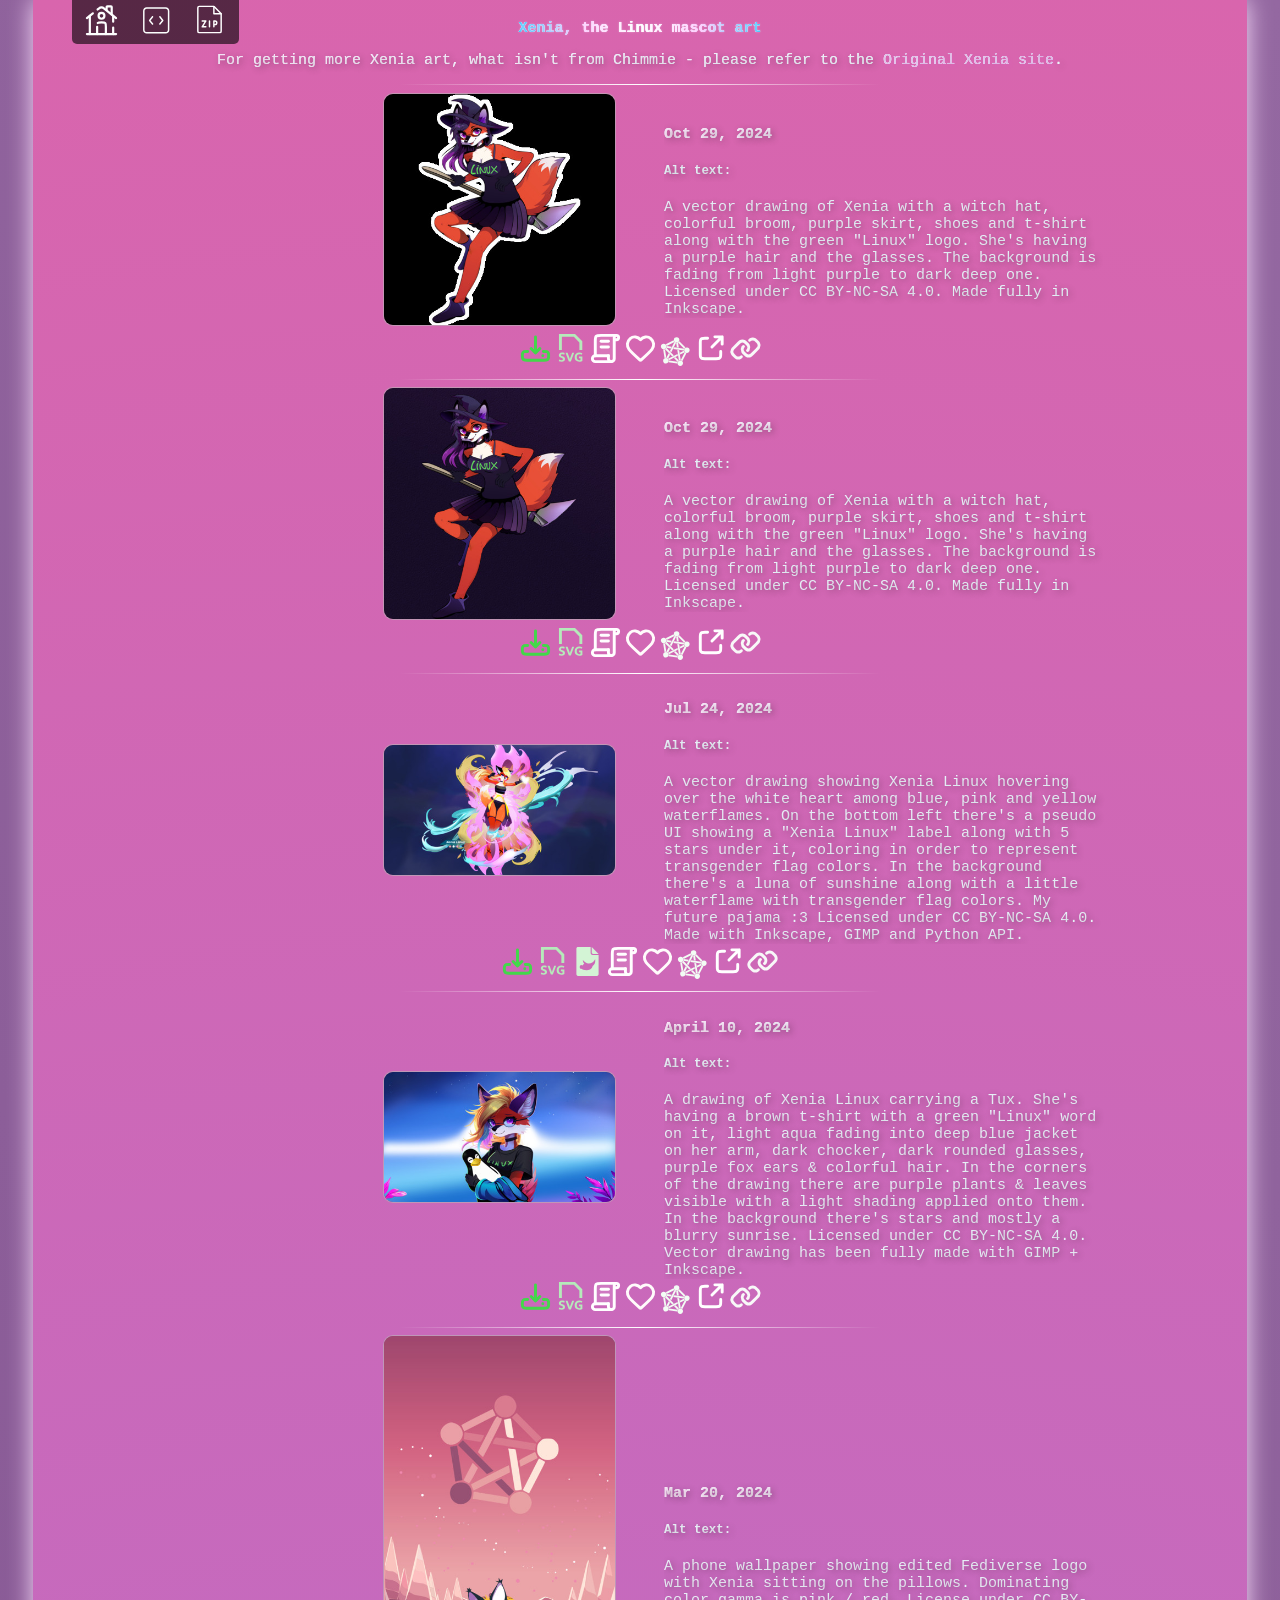
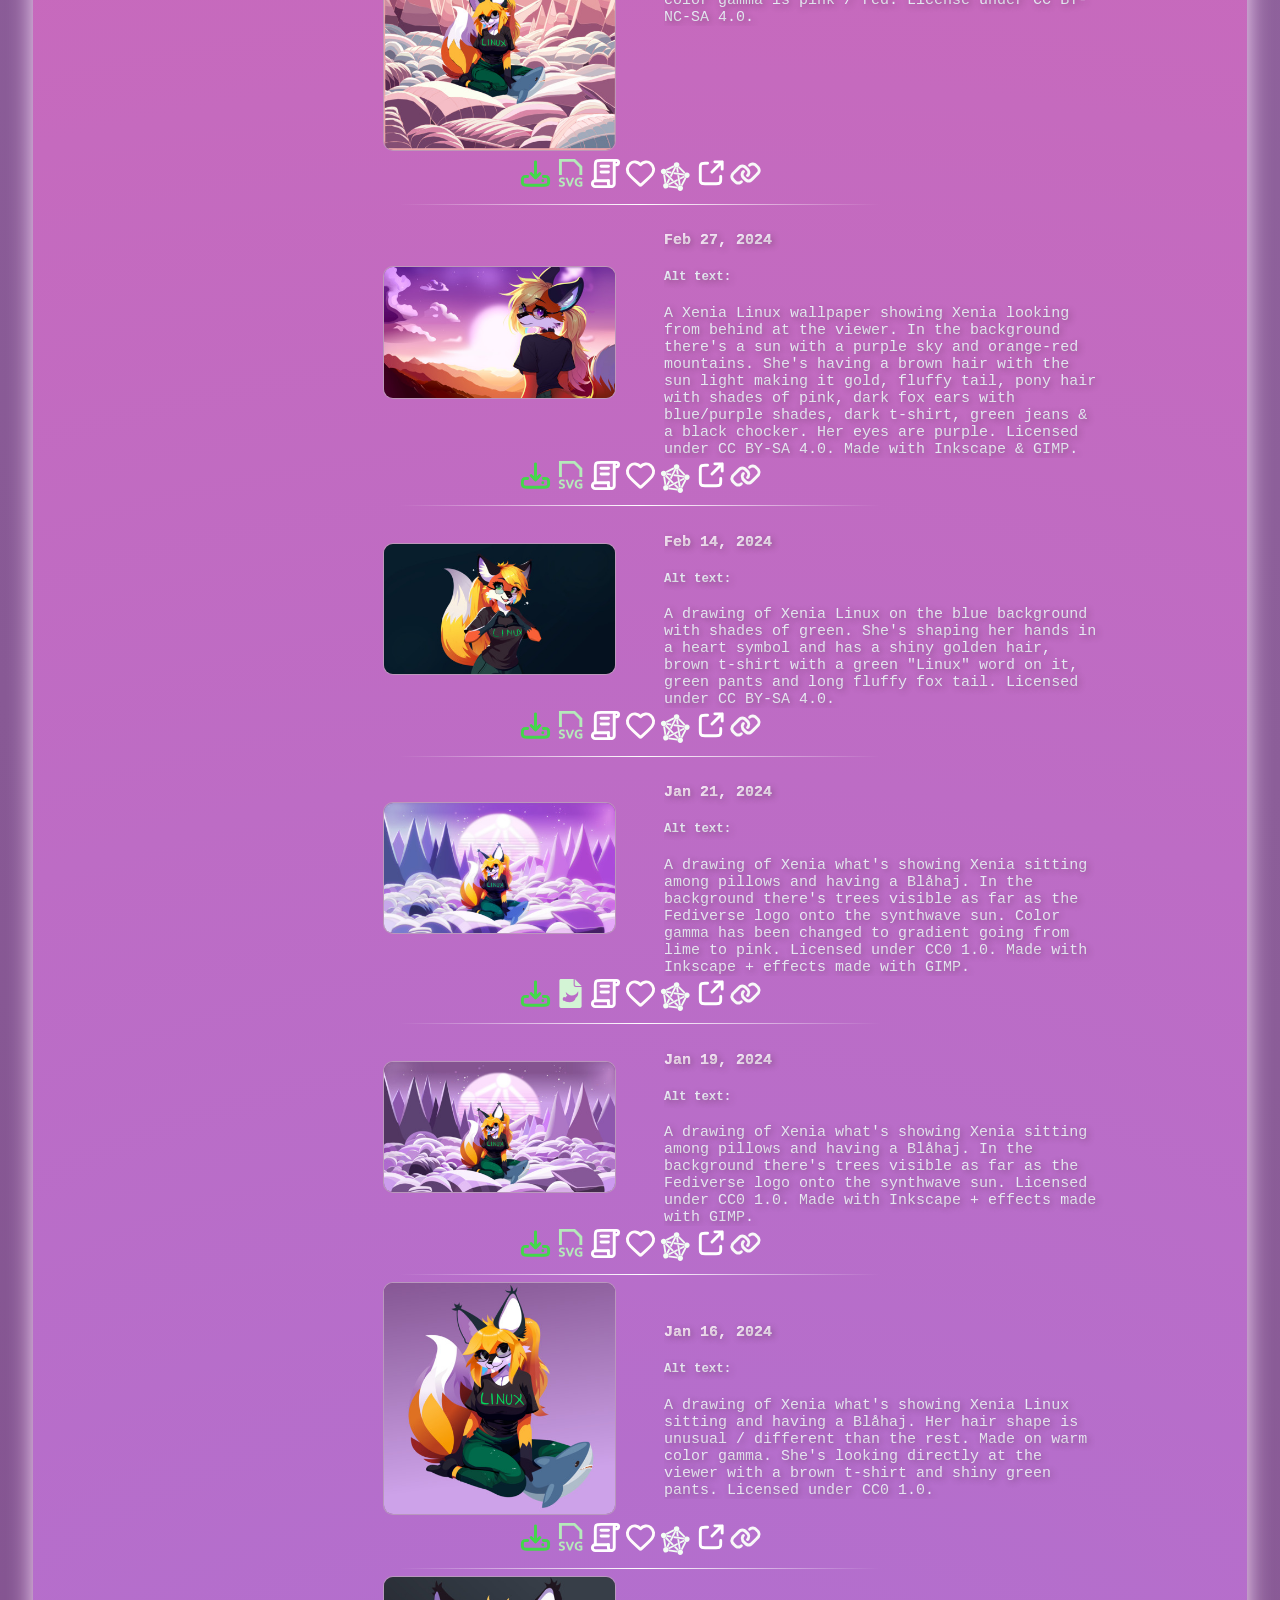
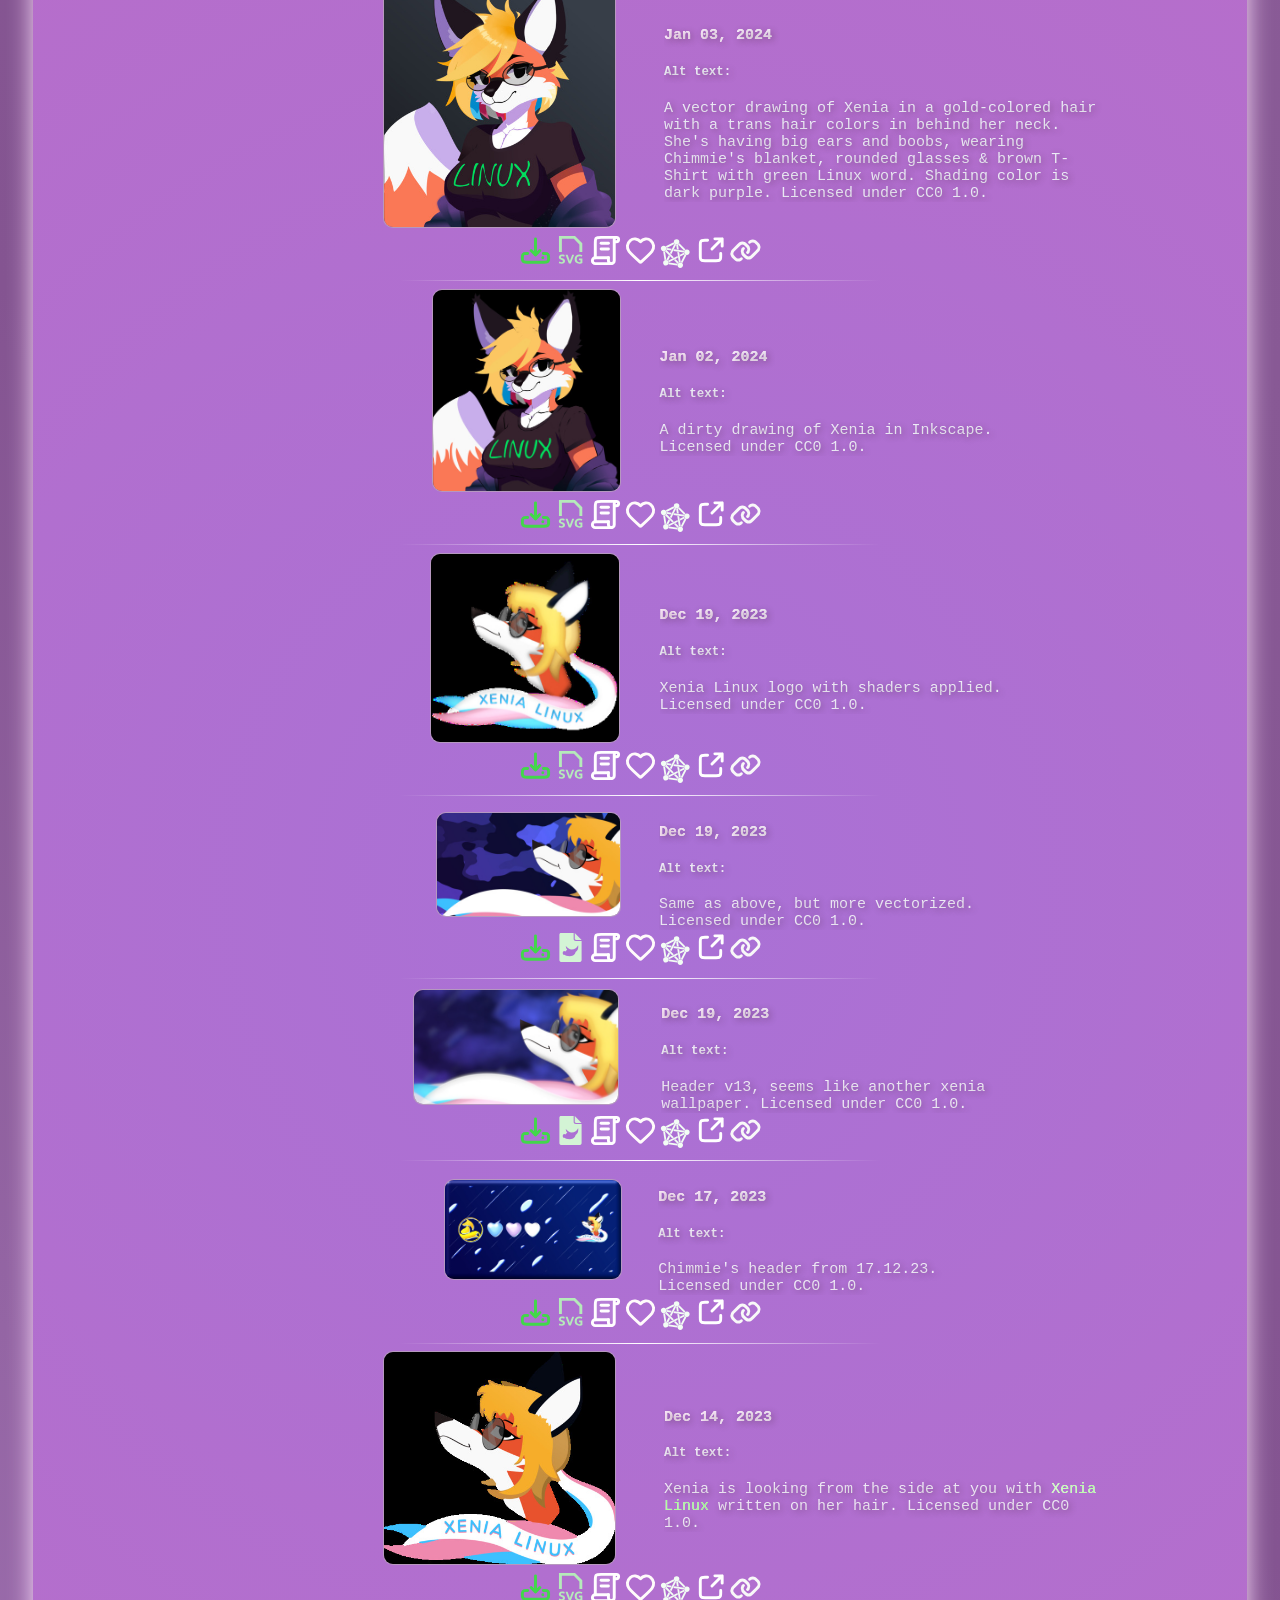
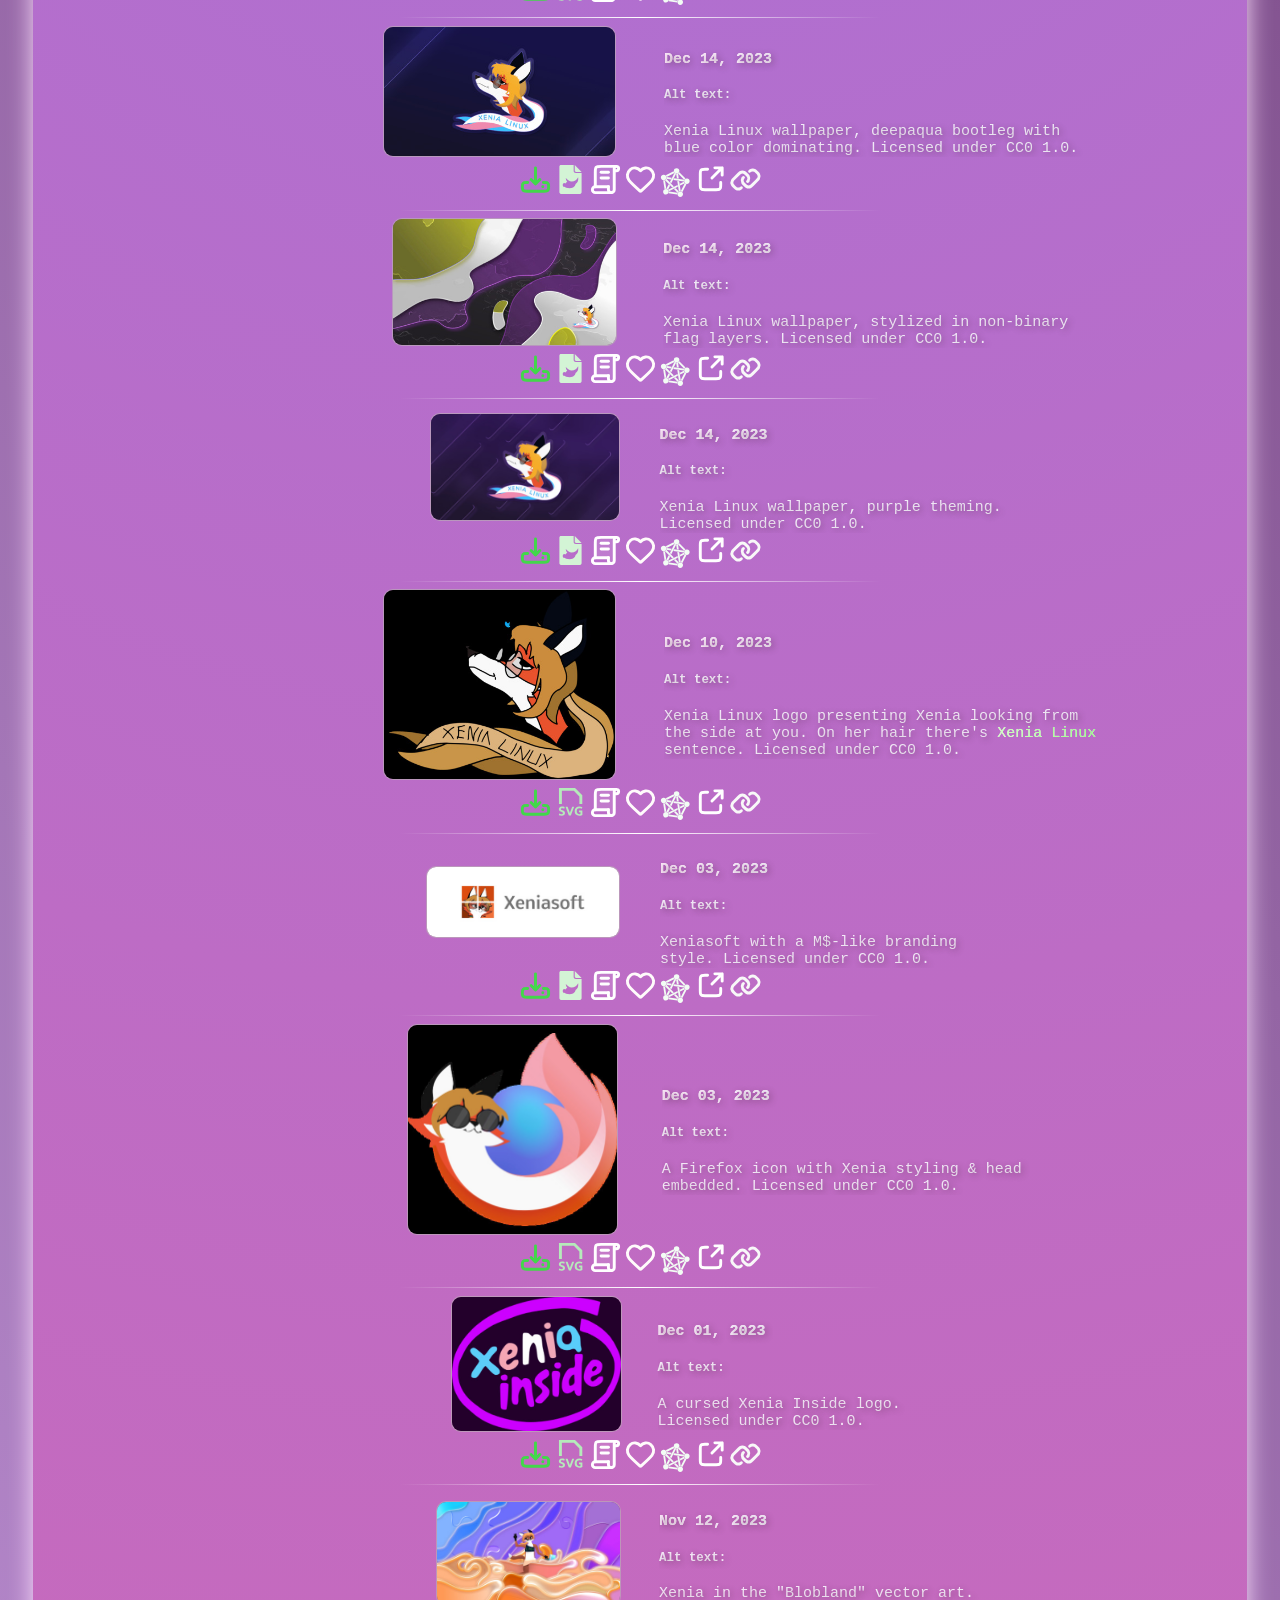
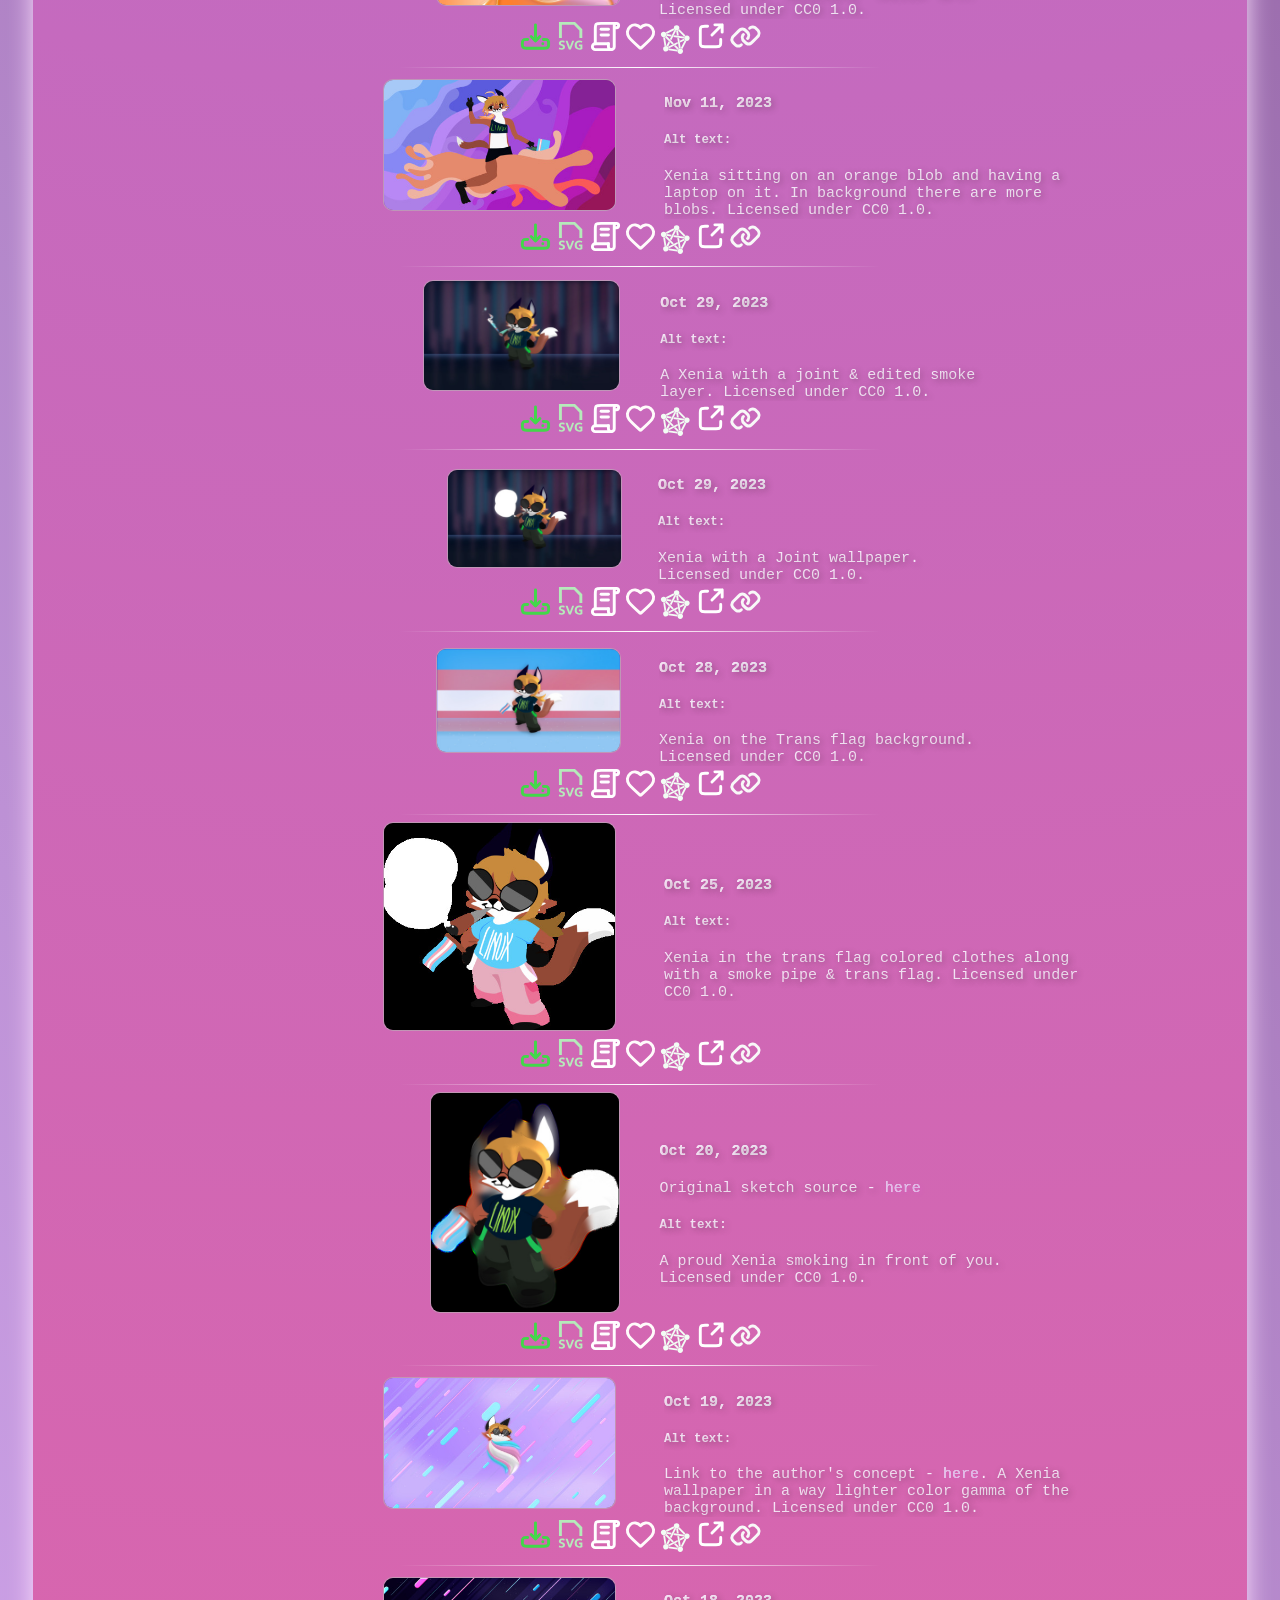
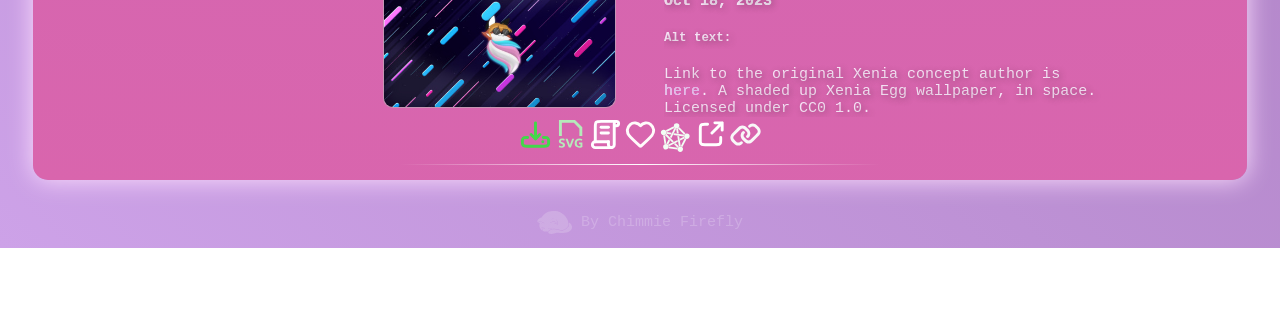
==== commit 09bdd730: "pages synchronization at 2025-04-28" ====
--- a/index.html
+++ b/index.html
@@ -67,7 +67,7 @@
 She's having a purple hair and the glasses. 
 The background is fading from light purple to dark deep one.
 
-Licensed under CC-by-NC-SA-4.0.
+Licensed under CC BY-NC-SA 4.0.
 Made fully in Inkscape.
 
 				
@@ -103,7 +103,7 @@
 She's having a purple hair and the glasses. 
 The background is fading from light purple to dark deep one.
 
-Licensed under CC-by-NC-SA-4.0.
+Licensed under CC BY-NC-SA 4.0.
 Made fully in Inkscape.
 
 				
@@ -142,7 +142,7 @@
 
 My future pajama :3
 
-CC-by-NC-SA 4.0
+Licensed under CC BY-NC-SA 4.0.
 Made with Inkscape, GIMP and Python API.
 
 				
@@ -180,7 +180,8 @@
 
 In the background there's stars and mostly a blurry sunrise.
 
-Vector drawing has been fully made with GIMP + Inkscape, licensed under CC by NC-SA, by Chimmie Firefly.
+Licensed under CC BY-NC-SA 4.0.
+Vector drawing has been fully made with GIMP + Inkscape.
 
 				
 			</div>
@@ -212,7 +213,7 @@
 
 A phone wallpaper showing edited Fediverse logo with Xenia sitting on the pillows. Dominating color gamma is pink / red.
 
-License under CC by NC-SA 1.0.
+License under CC BY-NC-SA 4.0.
 
 				
 			</div>
@@ -244,7 +245,7 @@
 
 A Xenia Linux wallpaper showing Xenia looking from behind at the viewer. In the background there's a sun with a purple sky and orange-red mountains. She's having a brown hair with the sun light making it gold, fluffy tail, pony hair with shades of pink, dark fox ears with blue/purple shades, dark t-shirt, green jeans & a black chocker. Her eyes are purple.
 
-Licensed under CC by SA 4.0
+Licensed under CC BY-SA 4.0.
 Made with Inkscape & GIMP.
 
 				
@@ -277,7 +278,7 @@
 
 A drawing of Xenia Linux on the blue background with shades of green. She's shaping her hands in a heart symbol and has a shiny golden hair, brown t-shirt with a green "Linux" word on it, green pants and long fluffy fox tail.
 
-Licensed under CC by SA 4.0
+Licensed under CC BY-SA 4.0.
 
 				
 			</div>
@@ -311,7 +312,7 @@
 
 Color gamma has been changed to gradient going from lime to pink.
 
-Chimmie has licensed that drawing under CC0 1.0
+Licensed under CC0 1.0.
 Made with Inkscape + effects made with GIMP.
 
 				
@@ -344,7 +345,7 @@
 
 A drawing of Xenia what's showing Xenia sitting among pillows and having a Blåhaj. In the background there's trees visible as far as the Fediverse logo onto the synthwave sun.
 
-Chimmie has licensed that drawing under CC0 1.0
+Licensed under CC0 1.0.
 Made with Inkscape + effects made with GIMP.
 
 				
@@ -380,7 +381,7 @@
 
 She's looking directly at the viewer with a brown t-shirt and shiny green pants.
 
-License under CC 1.0.
+Licensed under CC0 1.0.
 
 				
 			</div>
@@ -415,7 +416,8 @@
 She's having big ears and boobs, wearing Chimmie's blanket, rounded glasses & brown T-Shirt with green Linux word.
 Shading color is dark purple.
 
-Chimmie has licensed that art work under CC0 1.0 Public Domain.
+Licensed under CC0 1.0.
+
 
 				
 			</div>
@@ -447,7 +449,7 @@
 
 A dirty drawing of Xenia in Inkscape.
 
-CC0 1.0
+Licensed under CC0 1.0.
 
 				
 			</div>
@@ -479,6 +481,8 @@
 
 Xenia Linux logo with shaders applied.
 
+Licensed under CC0 1.0.
+
 				
 			</div>
 		</div>
@@ -509,6 +513,8 @@
 
 Same as above, but more vectorized.
 
+Licensed under CC0 1.0.
+
 				
 			</div>
 		</div>
@@ -539,6 +545,8 @@
 
 Header v13, seems like another xenia wallpaper.
 
+Licensed under CC0 1.0.
+
 				
 			</div>
 		</div>
@@ -569,6 +577,8 @@
 
 Chimmie's header from 17.12.23.
 
+Licensed under CC0 1.0.
+
 				
 			</div>
 		</div>
@@ -599,6 +609,8 @@
 
 Xenia is looking from the side at you with <code>Xenia Linux</code> written on her hair.
 
+Licensed under CC0 1.0.
+
 				
 			</div>
 		</div>
@@ -629,6 +641,8 @@
 
 Xenia Linux wallpaper, deepaqua bootleg with blue color dominating.
 
+Licensed under CC0 1.0.
+
 				
 			</div>
 		</div>
@@ -659,6 +673,8 @@
 
 Xenia Linux wallpaper, stylized in non-binary flag layers.
 
+Licensed under CC0 1.0.
+
 				
 			</div>
 		</div>
@@ -689,6 +705,8 @@
 
 Xenia Linux wallpaper, purple theming.
 
+Licensed under CC0 1.0.
+
 				
 			</div>
 		</div>
@@ -719,6 +737,8 @@
 
 Xenia Linux logo presenting Xenia looking from the side at you. On her hair there's <code>Xenia Linux</code> sentence.
 
+Licensed under CC0 1.0.
+
 				
 			</div>
 		</div>
@@ -749,6 +769,8 @@
 
 Xeniasoft with a M$-like branding style.
 
+Licensed under CC0 1.0.
+
 				
 			</div>
 		</div>
@@ -779,6 +801,8 @@
 
 A Firefox icon with Xenia styling & head embedded.
 
+Licensed under CC0 1.0.
+
 				
 			</div>
 		</div>
@@ -809,6 +833,8 @@
 
 A cursed Xenia Inside logo.
 
+Licensed under CC0 1.0.
+
 				
 			</div>
 		</div>
@@ -839,6 +865,8 @@
 
 Xenia in the "Blobland" vector art.
 
+Licensed under CC0 1.0.
+
 				
 			</div>
 		</div>
@@ -869,6 +897,8 @@
 
 Xenia sitting on an orange blob and having a laptop on it. In background there are more blobs.
 
+Licensed under CC0 1.0.
+
 				
 			</div>
 		</div>
@@ -899,6 +929,8 @@
 
 A Xenia with a joint & edited smoke layer.
 
+Licensed under CC0 1.0.
+
 				
 			</div>
 		</div>
@@ -929,6 +961,8 @@
 
 Xenia with a Joint wallpaper.
 
+Licensed under CC0 1.0.
+
 				
 			</div>
 		</div>
@@ -959,6 +993,8 @@
 
 Xenia on the Trans flag background.
 
+Licensed under CC0 1.0.
+
 				
 			</div>
 		</div>
@@ -989,6 +1025,8 @@
 
 Xenia in the trans flag colored clothes along with a smoke pipe & trans flag.
 
+Licensed under CC0 1.0.
+
 				
 			</div>
 		</div>
@@ -1021,6 +1059,8 @@
 
 A proud Xenia smoking in front of you.
 
+Licensed under CC0 1.0.
+
 				
 			</div>
 		</div>
@@ -1053,6 +1093,8 @@
 
 A Xenia wallpaper in a way lighter color gamma of the background.
 
+Licensed under CC0 1.0.
+
 				
 			</div>
 		</div>
@@ -1085,6 +1127,8 @@
 
 A shaded up Xenia Egg wallpaper, in space.
 
+Licensed under CC0 1.0.
+
 				
 			</div>
 		</div>
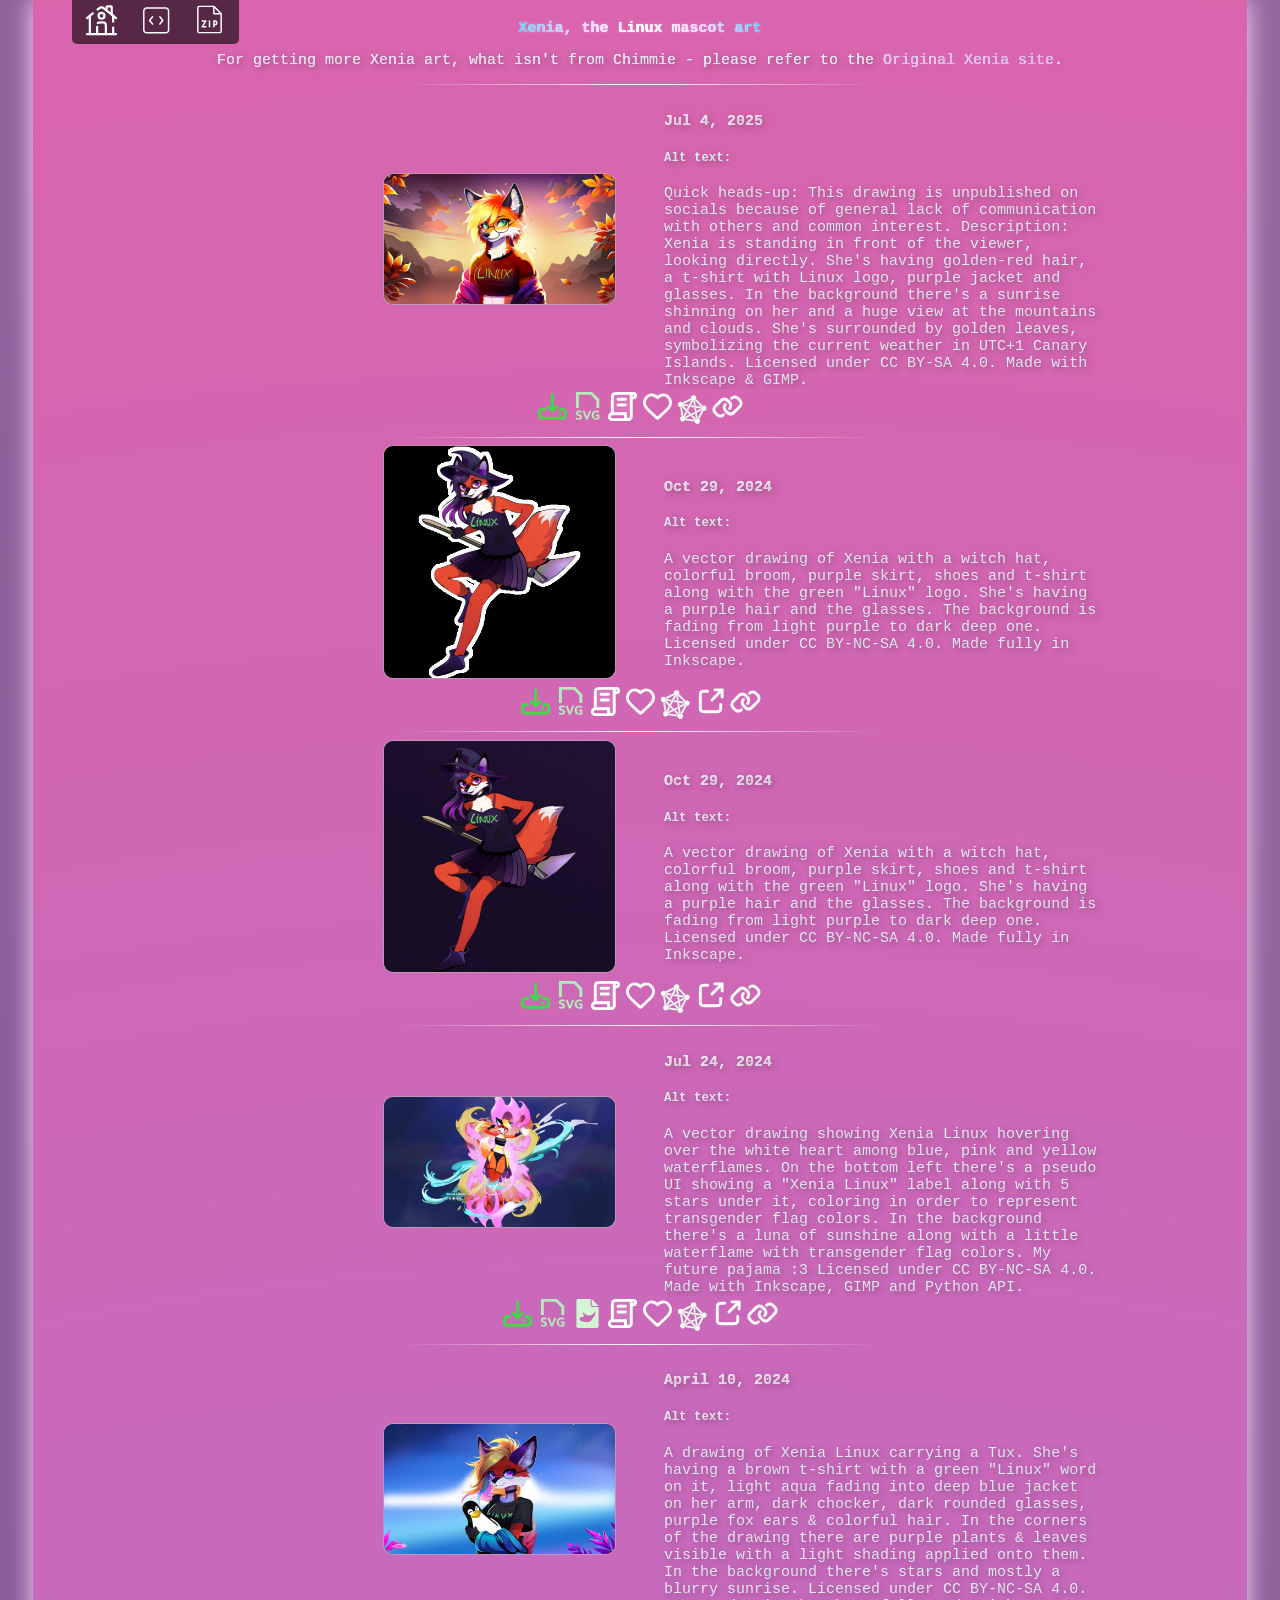
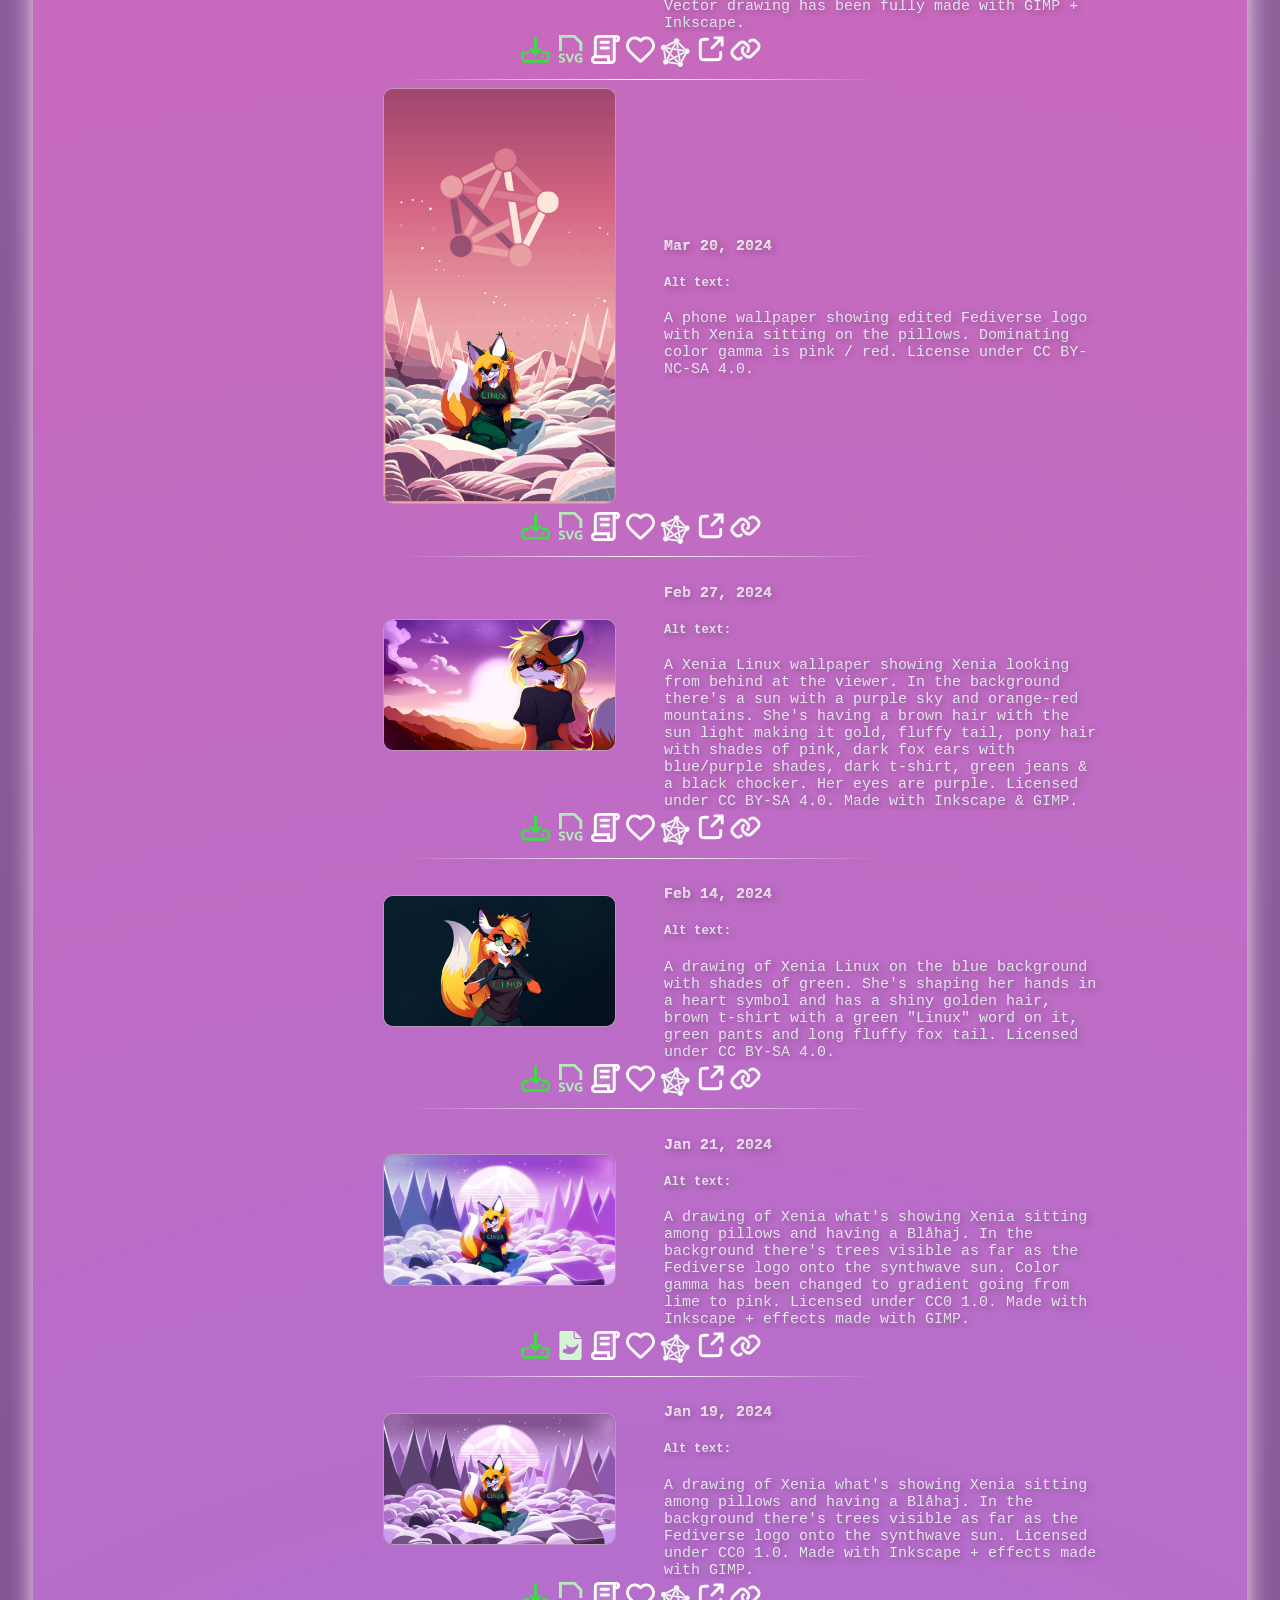
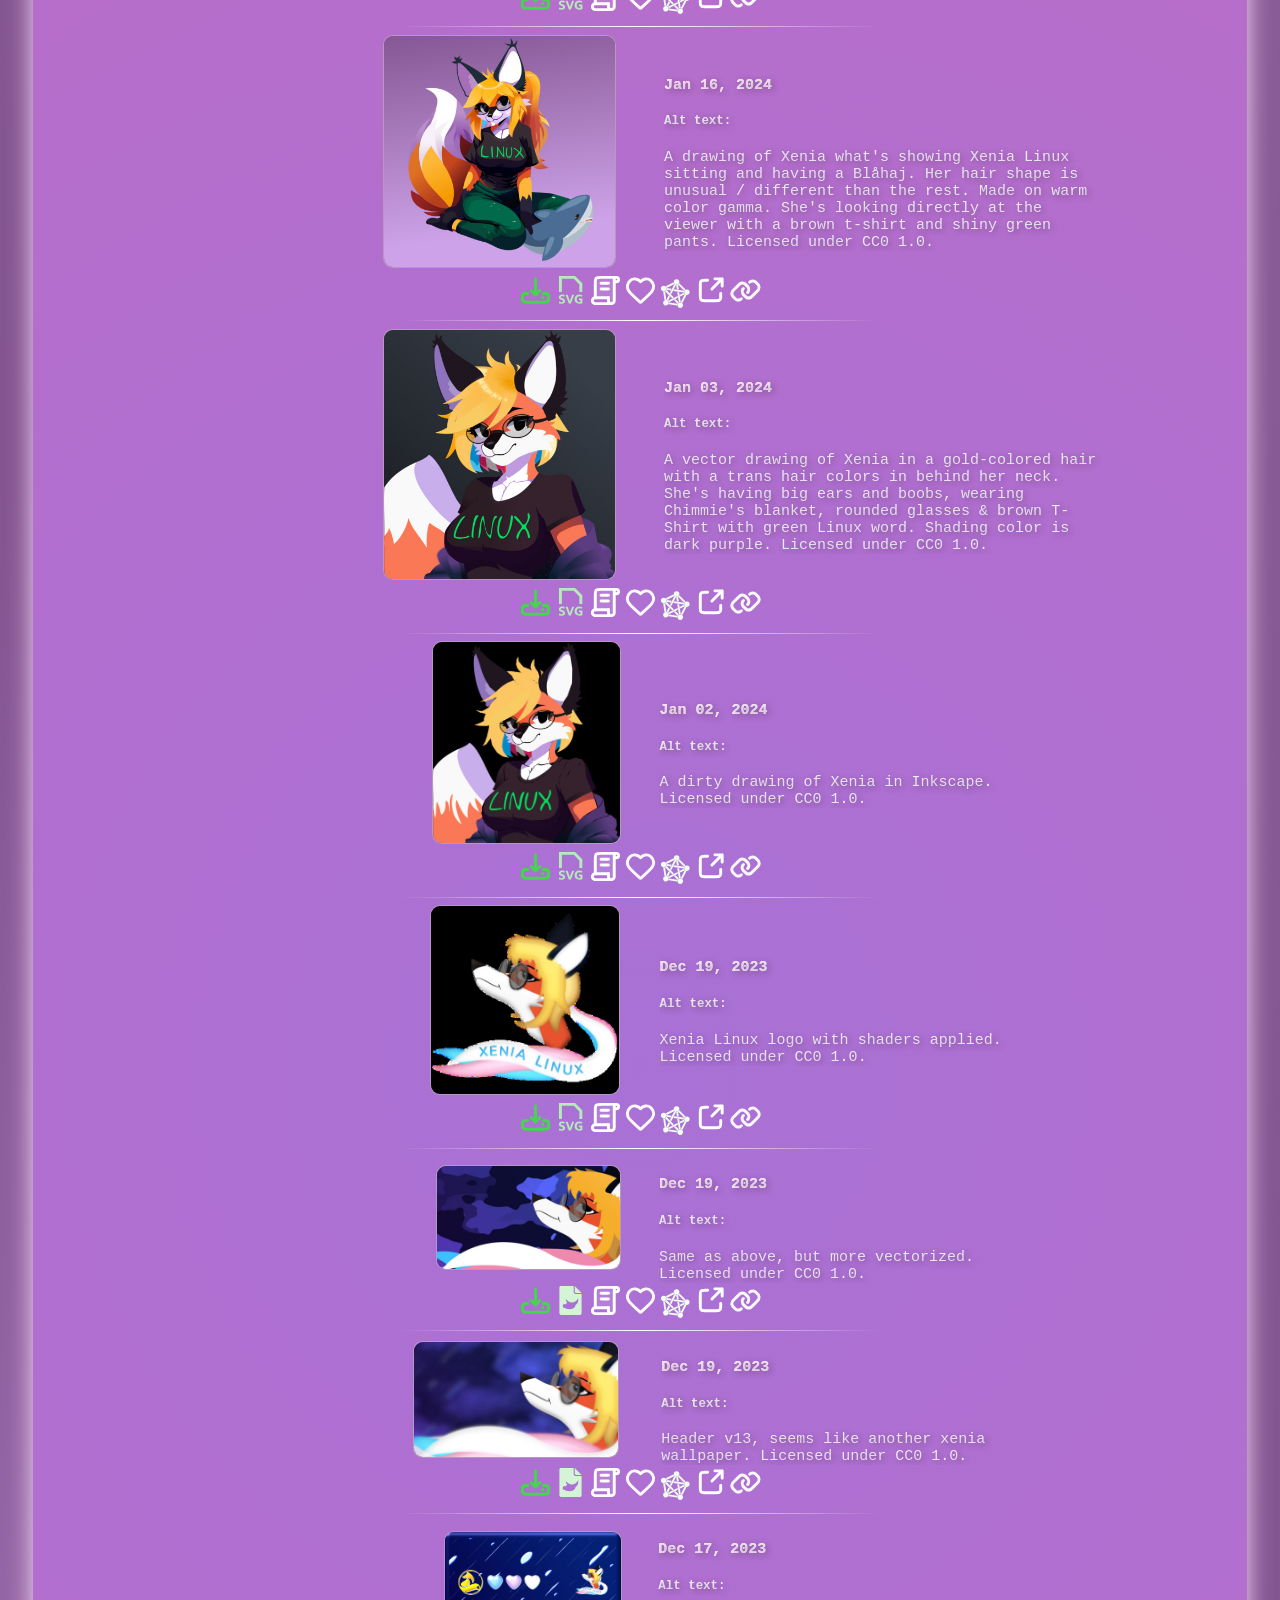
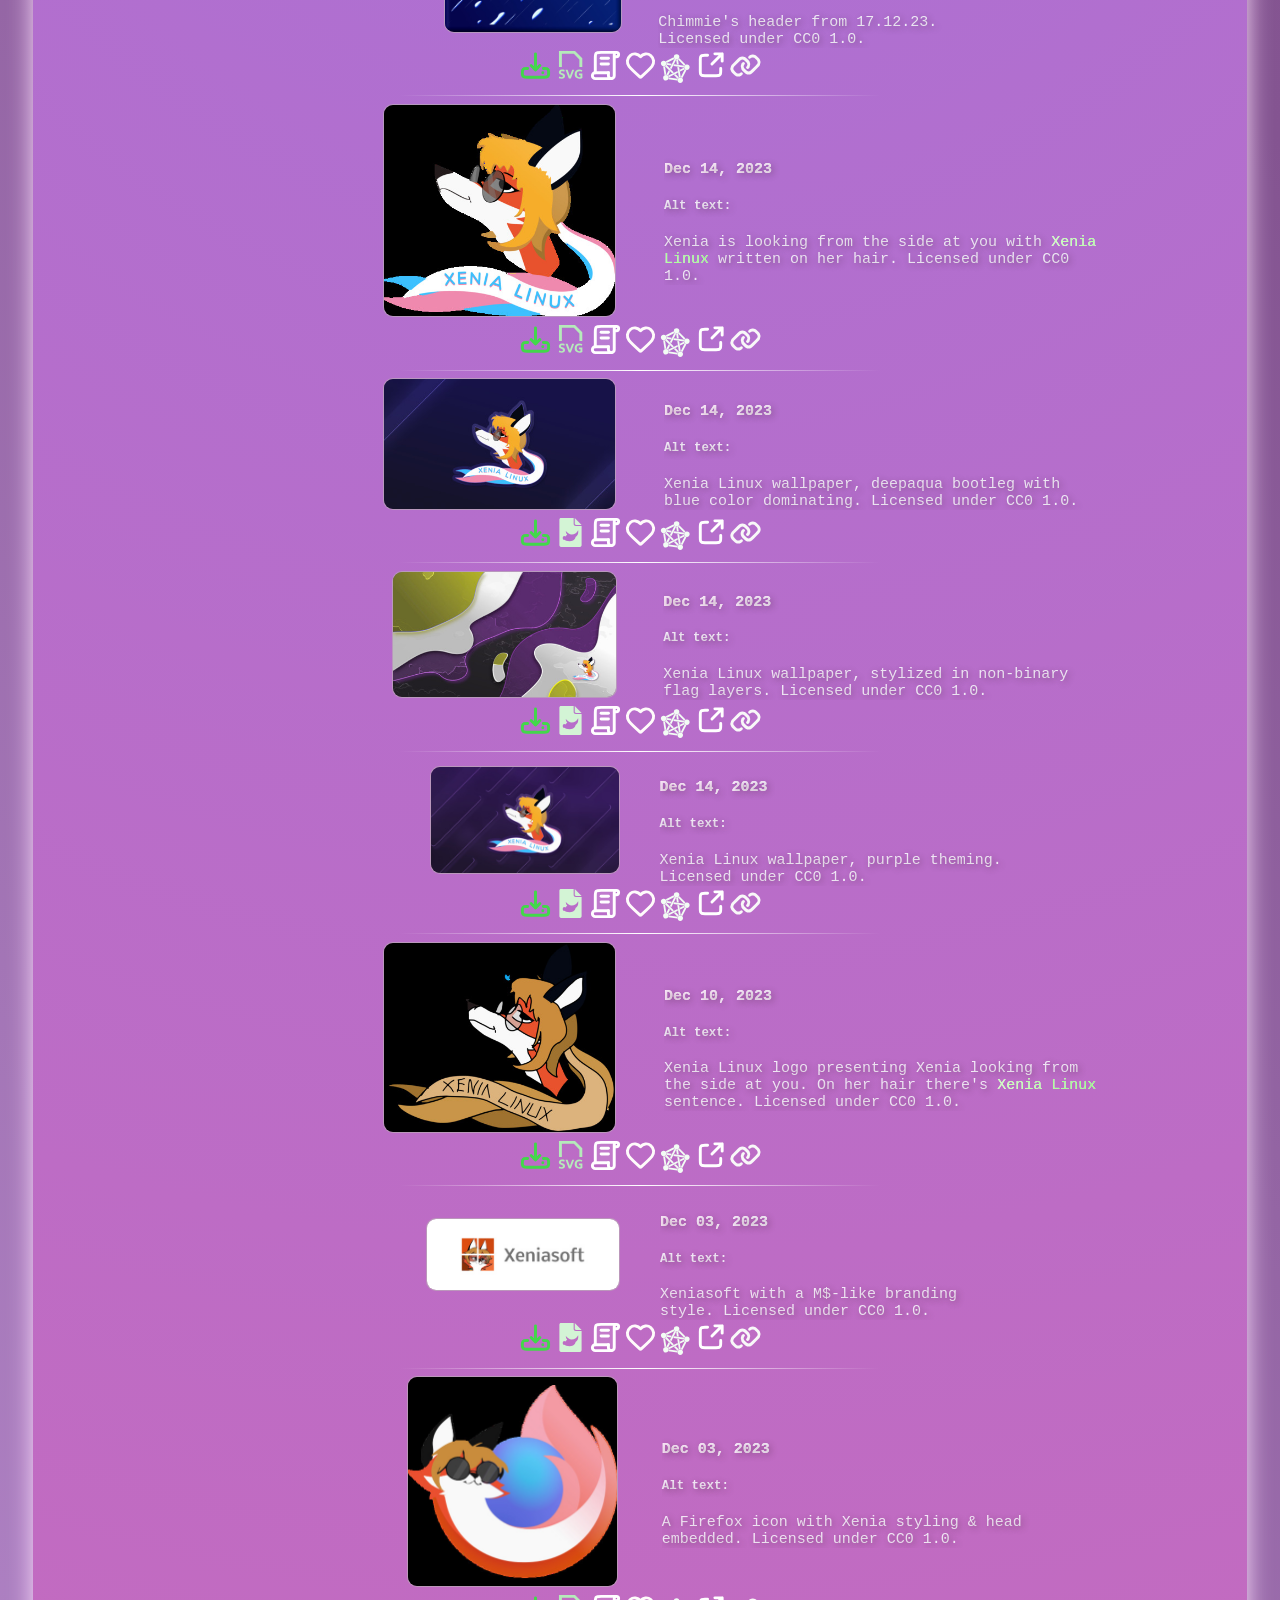
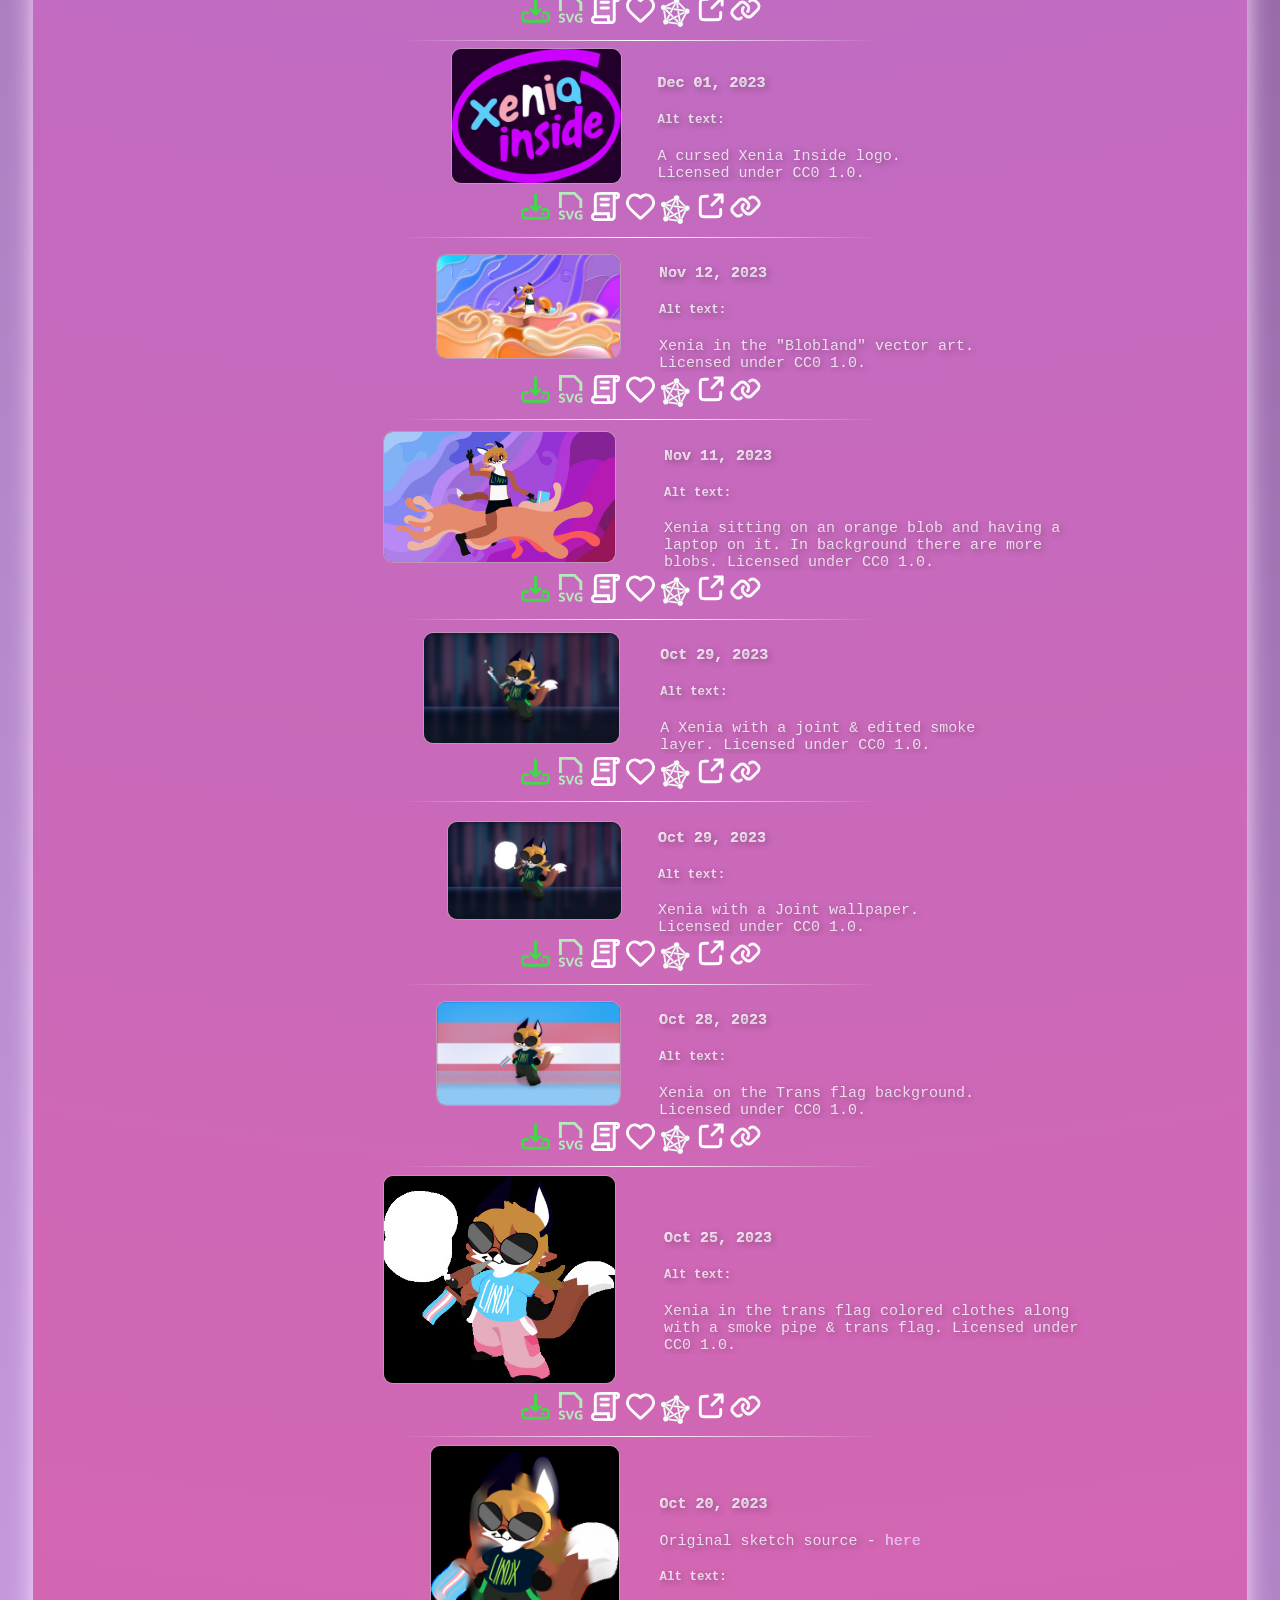
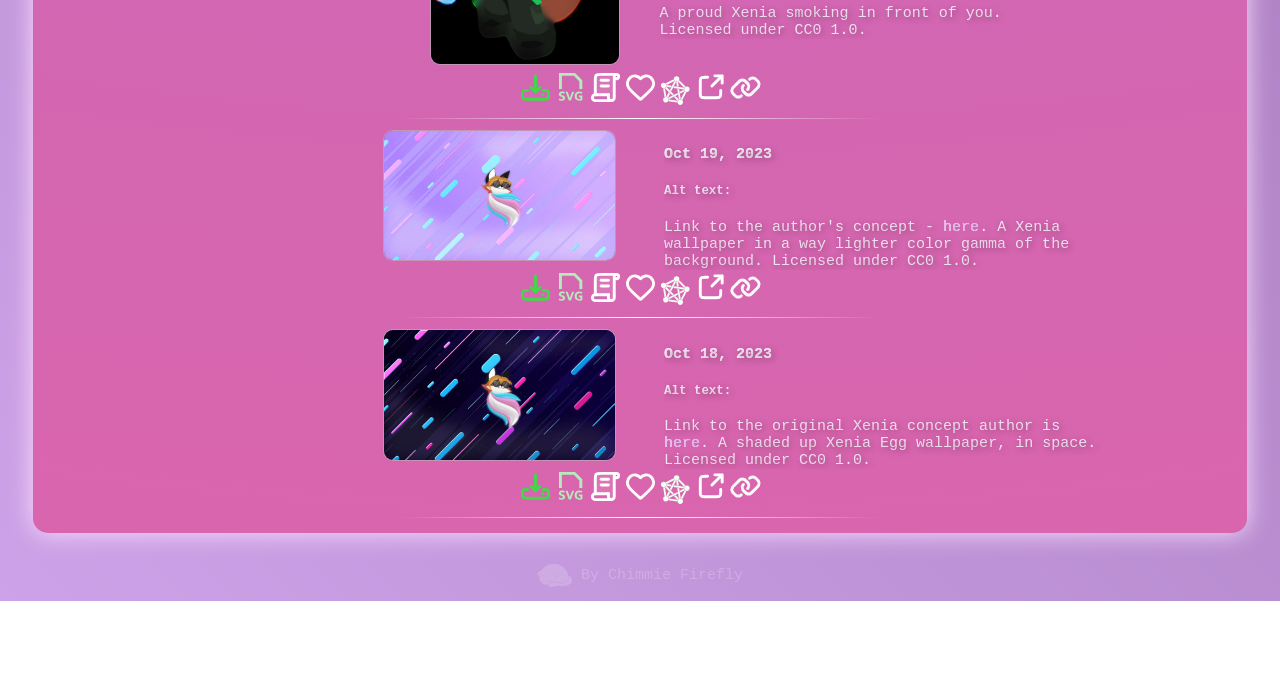
==== commit 5cbe97ee: "pages synchronization at 2025-07-08" ====
--- a/index.html
+++ b/index.html
@@ -29,8 +29,8 @@
 <body>
 <div class="source">
 	<a href="https://chimmie.k.vu"><img alt=":home:" src="res/img/home.svg" height="35"/></a>
-	<a href="https://codeberg.org/GamePlayer-8/xenia"><img alt=":source_code:" src="res/img/source.svg" height="35"/></a>
-	<a href="https://codeberg.org/GamePlayer-8/xenia/archive/pages.zip"><img alt=":pages_zip:" src="res/img/zip.svg" height="35"/></a>
+	<a href="https://forgejo.xvm/GamePlayer-8/xenia"><img alt=":source_code:" src="res/img/source.svg" height="35"/></a>
+	<a href="https://forgejo.xvm/GamePlayer-8/xenia/archive/pages.zip"><img alt=":pages_zip:" src="res/img/zip.svg" height="35"/></a>
 </div>
 <a hidden="true" rel="me" href="https://catcatnya.com/@gameplayervent">Mastodon</a>
 <a hidden="true" rel="me" href="https://mrrp.chimmie.k.vu/@gameplayer">Mrrp instance</a>
@@ -48,6 +48,42 @@
 <hr/>
 
 <div class="files">
+<div class="filedoc" id="xenia_sunrise">
+<div class="image">
+	<div class="description">
+		<div class="descimg">
+		<img src="art/bin/xenia_sunrise.minimal.jpg" alt=":xenia_sunrise:" height="120"/>
+		</div>
+		<div class="desc">
+			<div class="md">
+
+<h4 id="Jul 4, 2025">Jul 4, 2025</h4>
+
+
+<h5 id="Alt text:">Alt text:</h5>
+
+Quick heads-up:
+This drawing is unpublished on socials because of general lack of communication with others and common interest.
+
+Description:
+Xenia is standing in front of the viewer, looking directly. She's having golden-red hair, a t-shirt with Linux logo, purple jacket and glasses. In the background there's a sunrise shinning on her and a huge view at the mountains and clouds. She's surrounded by golden leaves, symbolizing the current weather in UTC+1 Canary Islands.
+
+Licensed under CC BY-SA 4.0.
+Made with Inkscape & GIMP.
+
+				
+			</div>
+		</div>
+	</div>
+</div>
+<div class="buttons">
+<a href="art/bin/xenia_sunrise.png"><img width="35" height="35" src="res/img/download.svg" alt=":download:"/></a>
+<a href="art/bin/../svg/xenia_sunrise.svg"><img src="res/img/svg.svg" alt=":svg_download:" width="35" height="35"/></a>
+<a href="art/bin/../license/xenia_sunrise.txt"><img src="res/img/license.svg" alt=":license:" width="35" height="35"/></a>
+<a href="https://liberapay.com/chimmie"><img src="res/img/heart.svg" alt=":heart:" width="35" height="35"/></a>
+<a href="https://mrrp.chimmie.k.vu/@art"><img src="res/img/fediverse.svg" alt=":fediverse:" width="35" height="35"/></a>
+<a href="#xenia_sunrise"><img src="res/img/link.svg" alt=":symlink:" width="35" height="35"/></a>
+</div></div><hr/>
 <div class="filedoc" id="xenia_halloween_sticker">
 <div class="image">
 	<div class="description">
